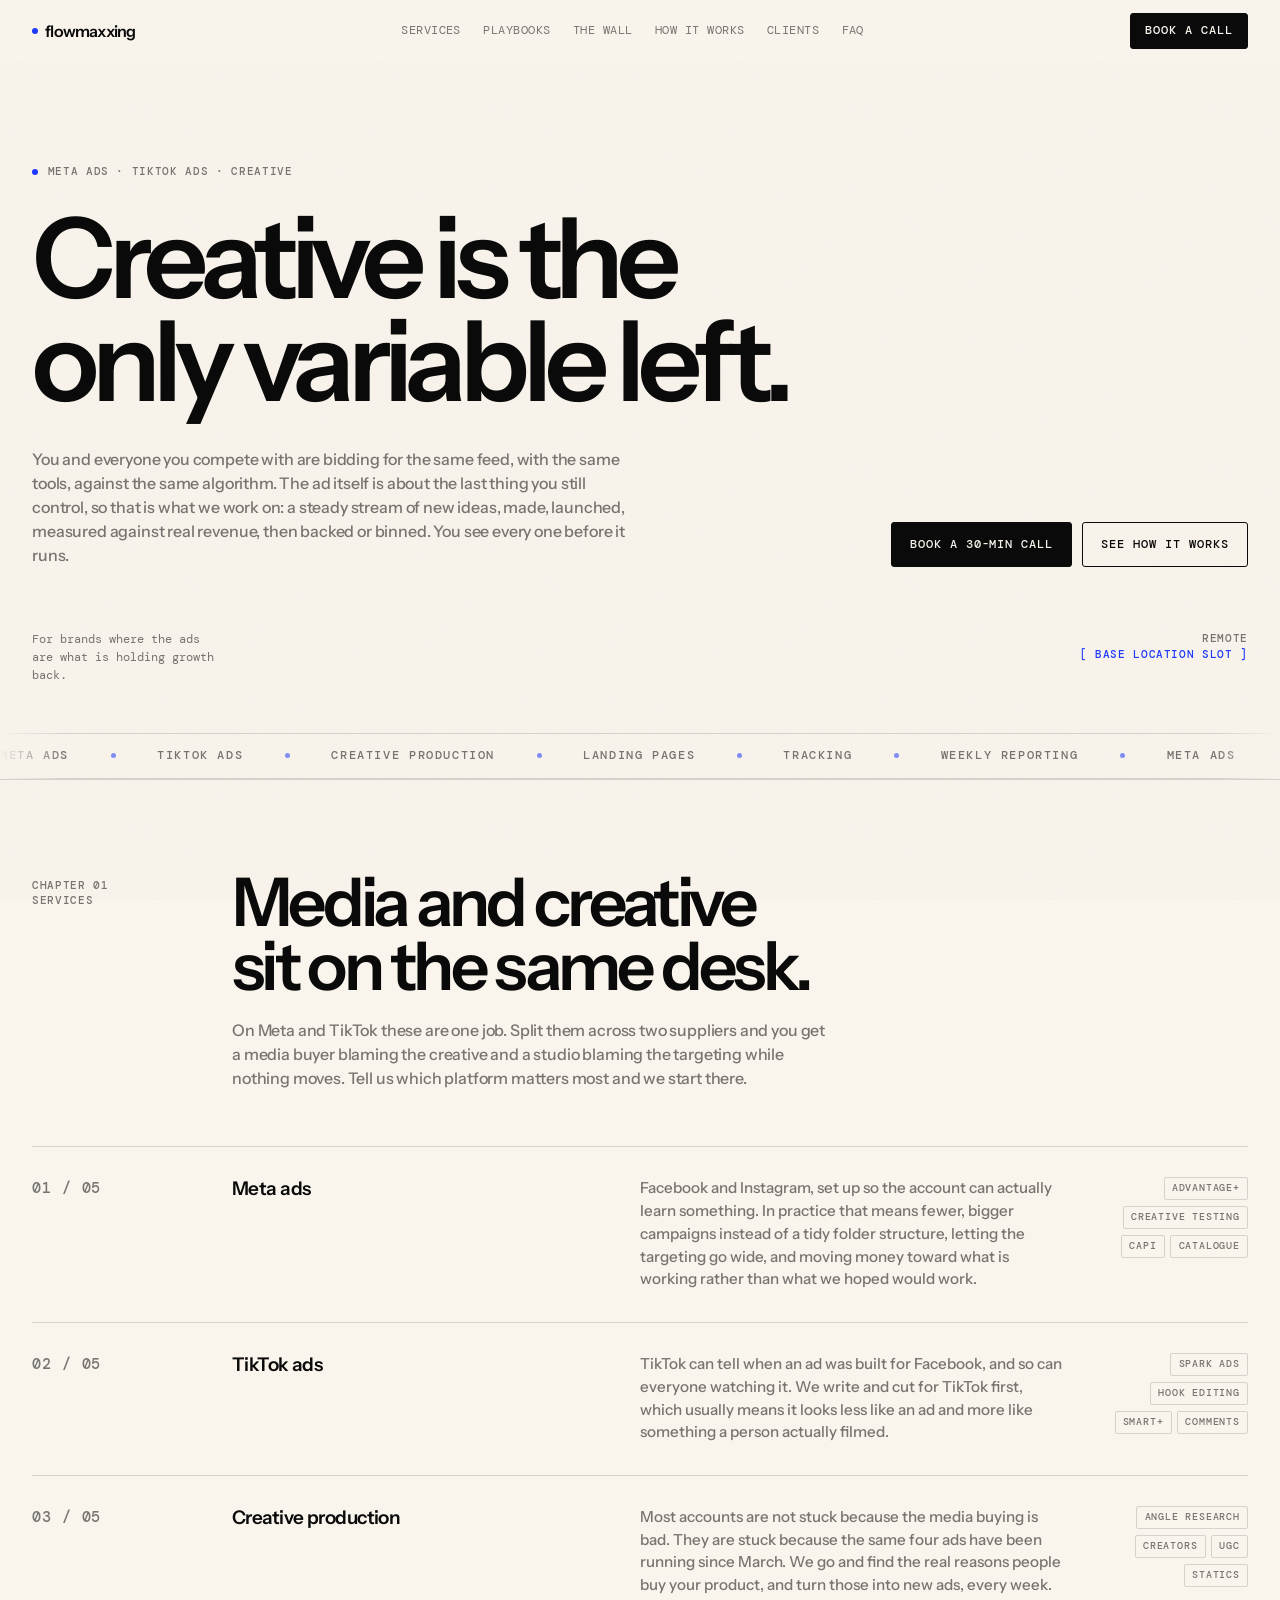
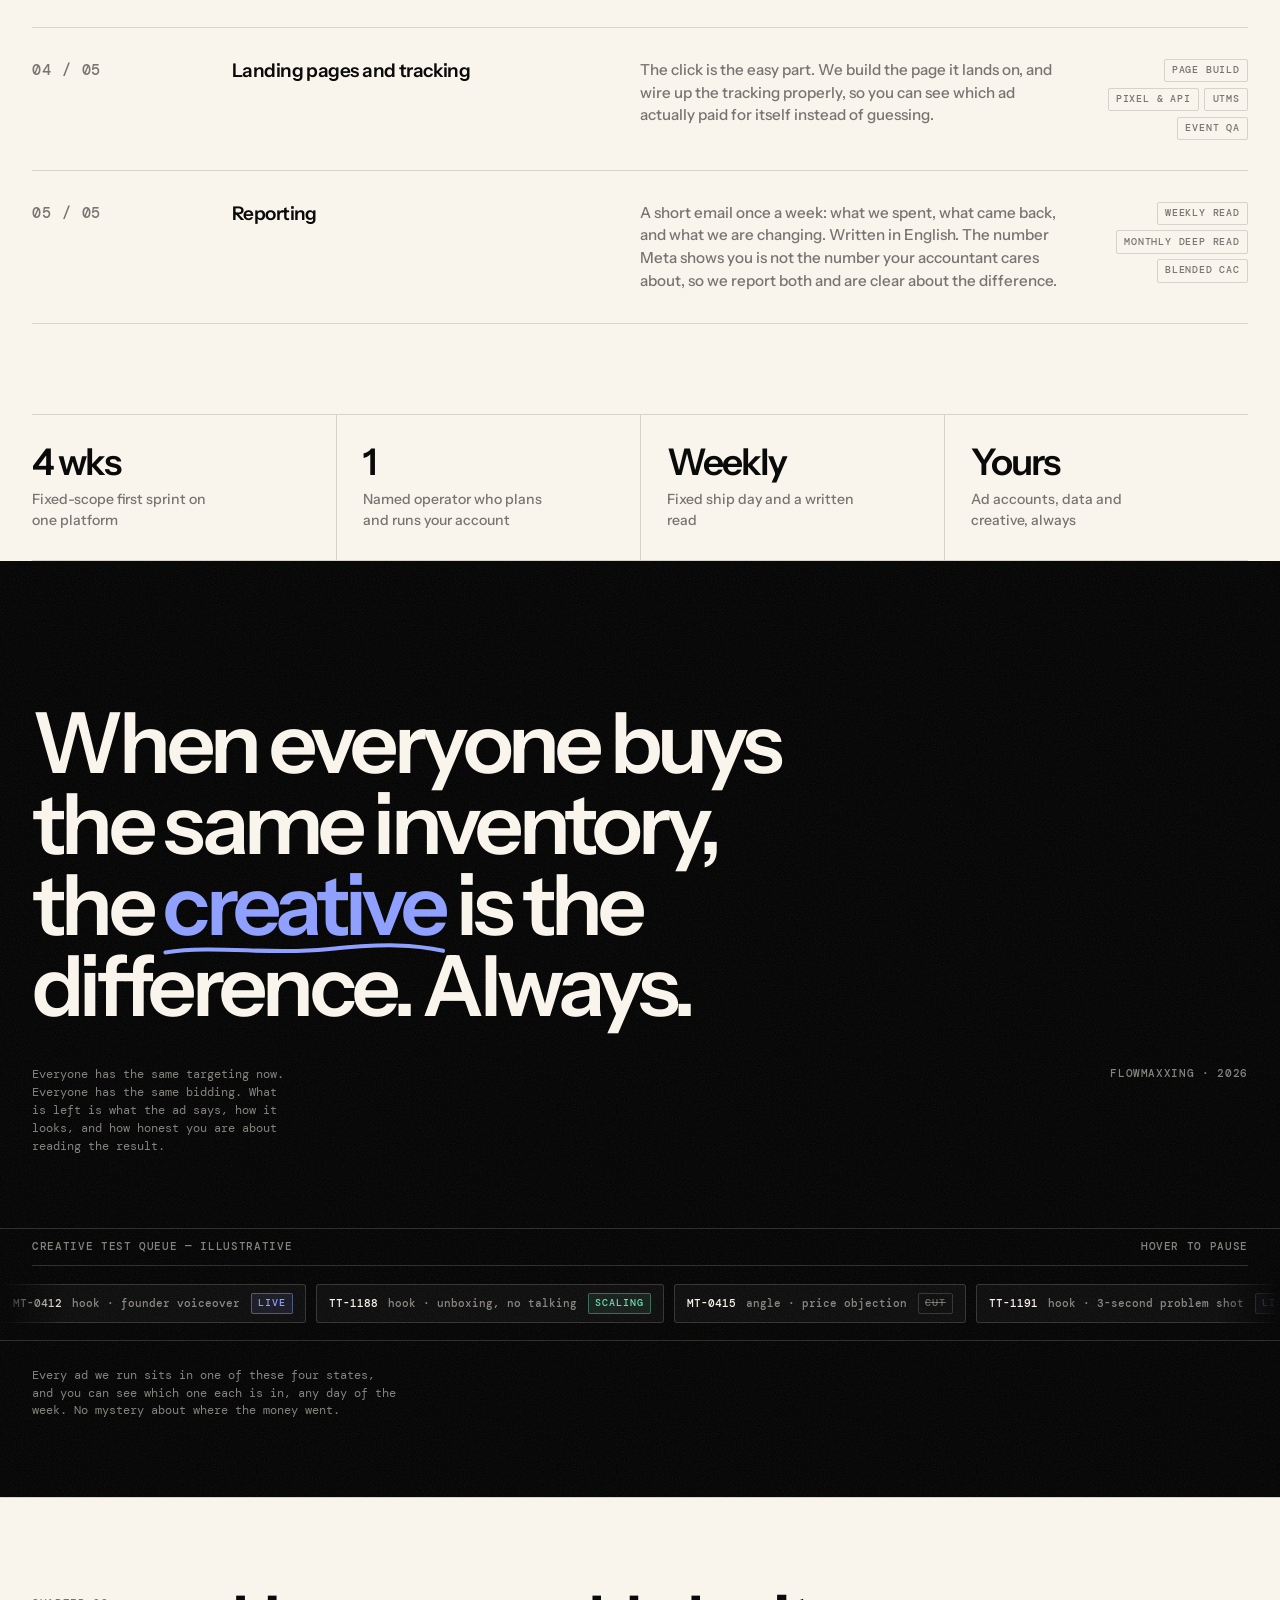
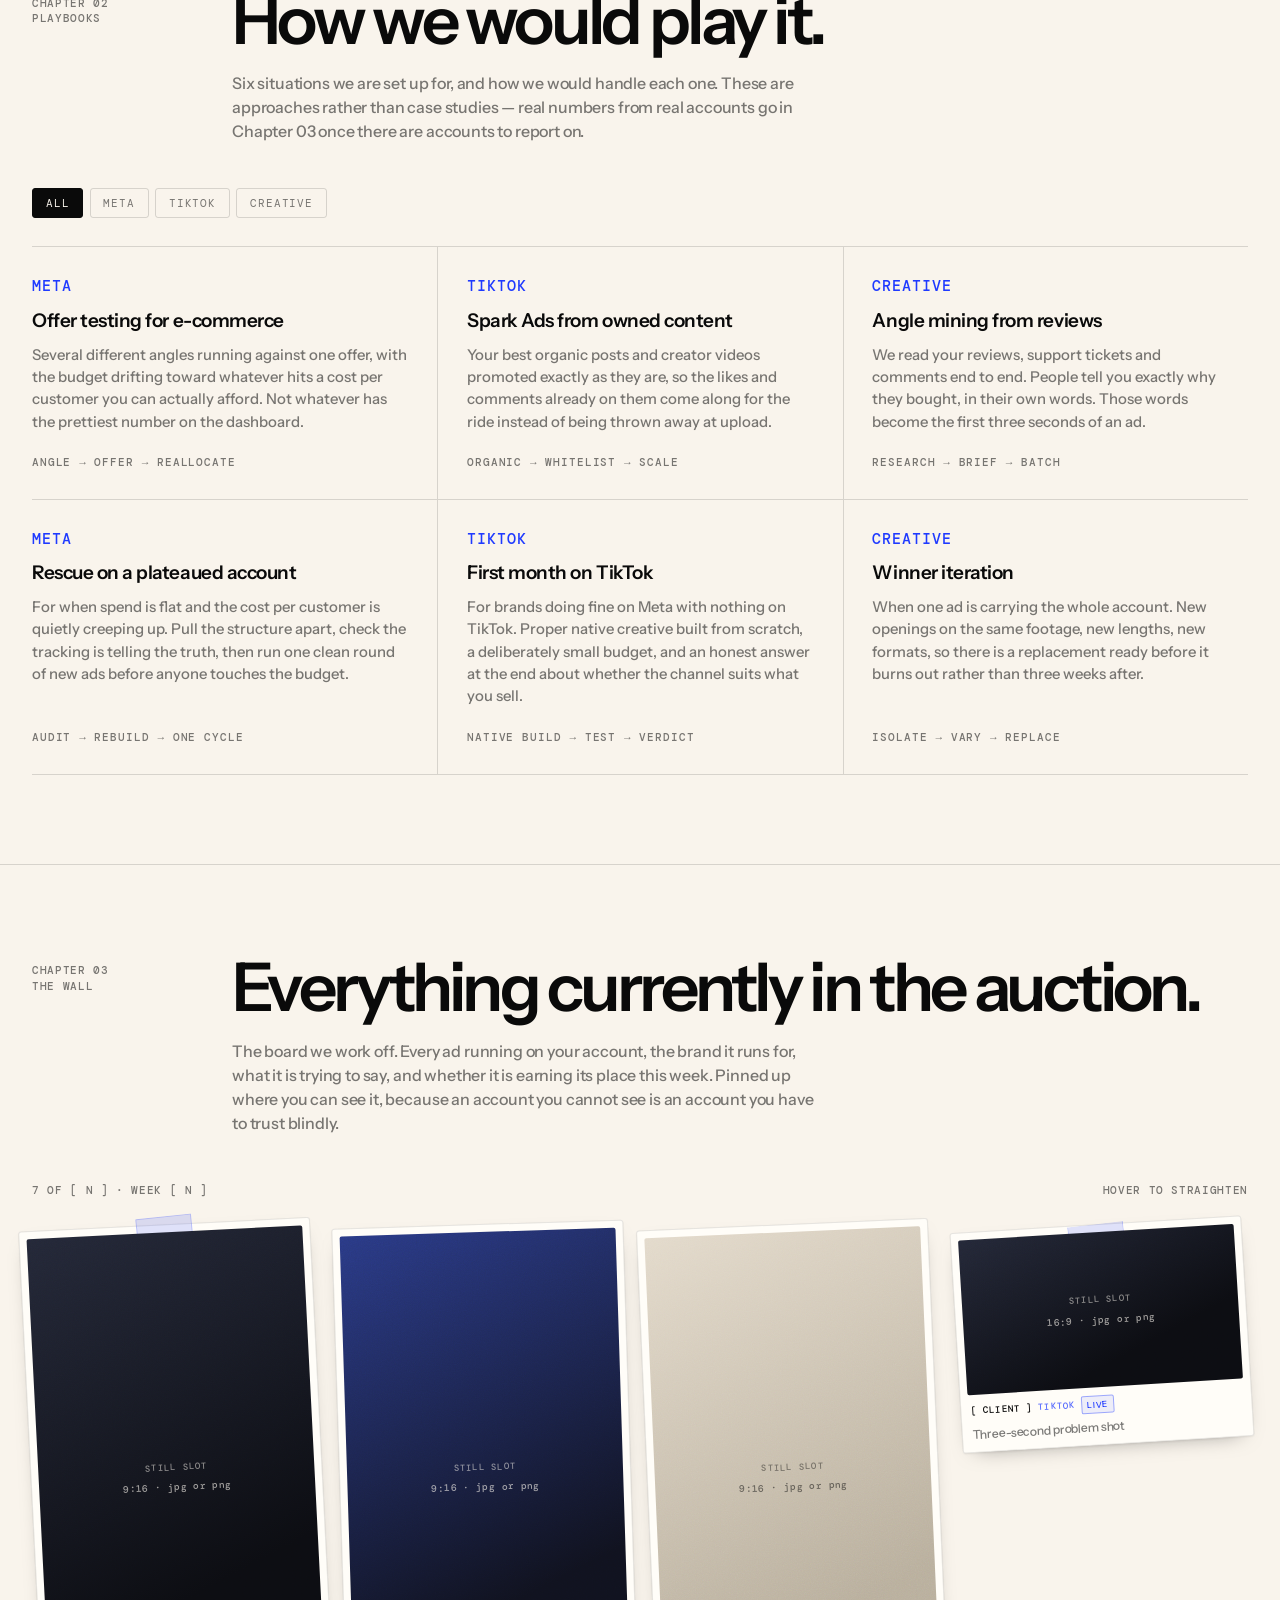
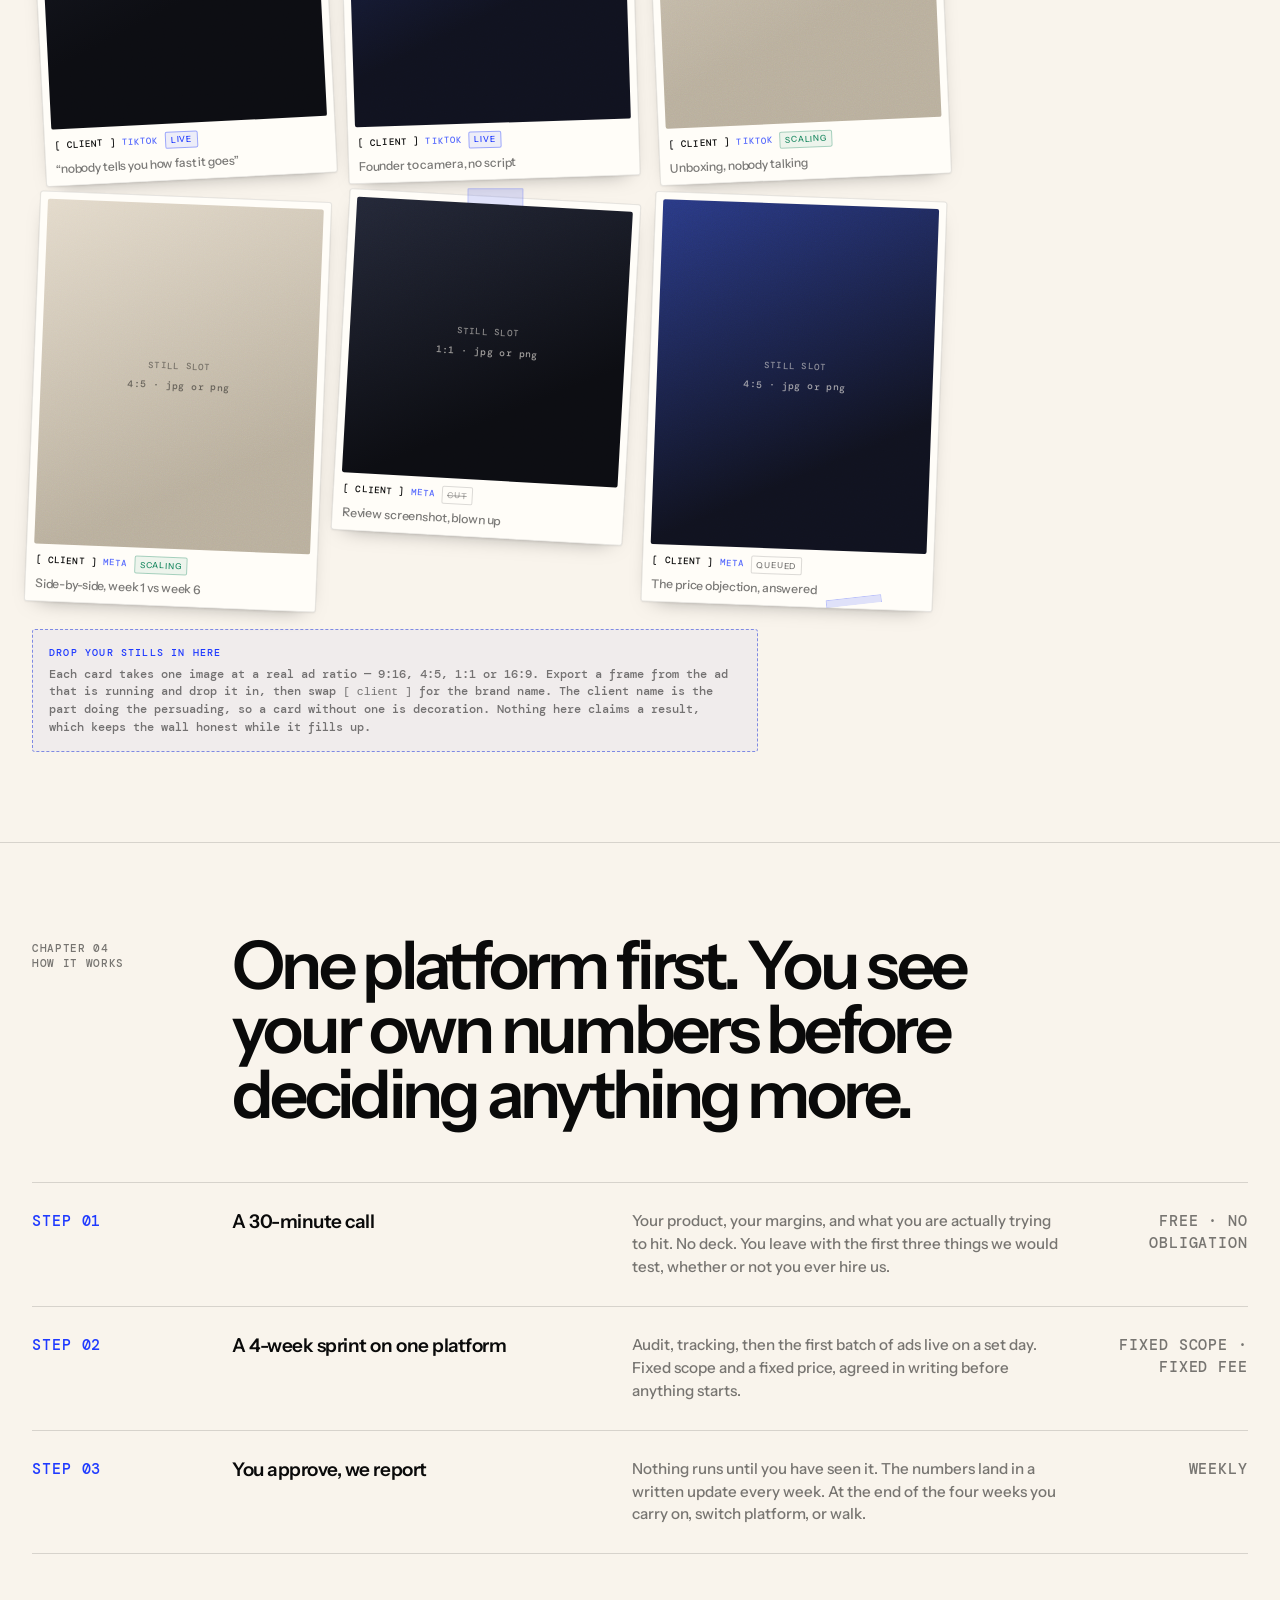
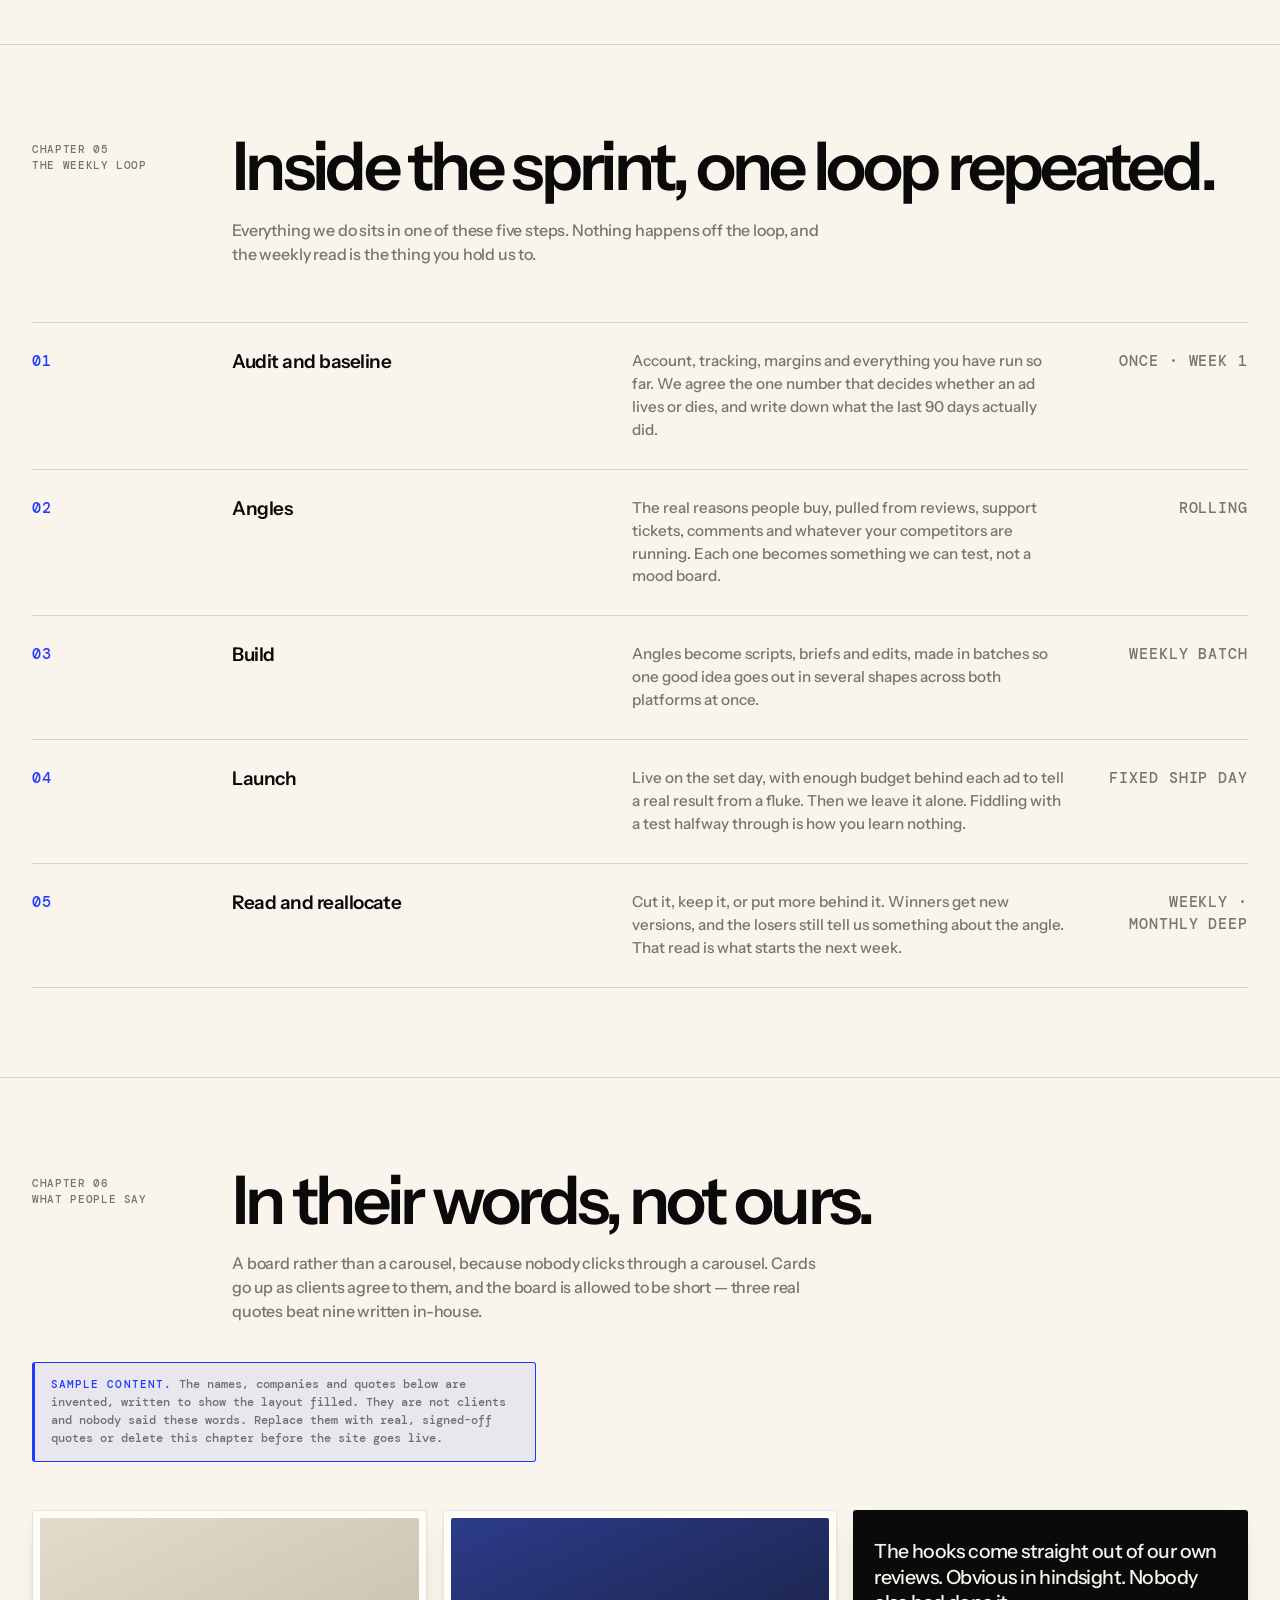
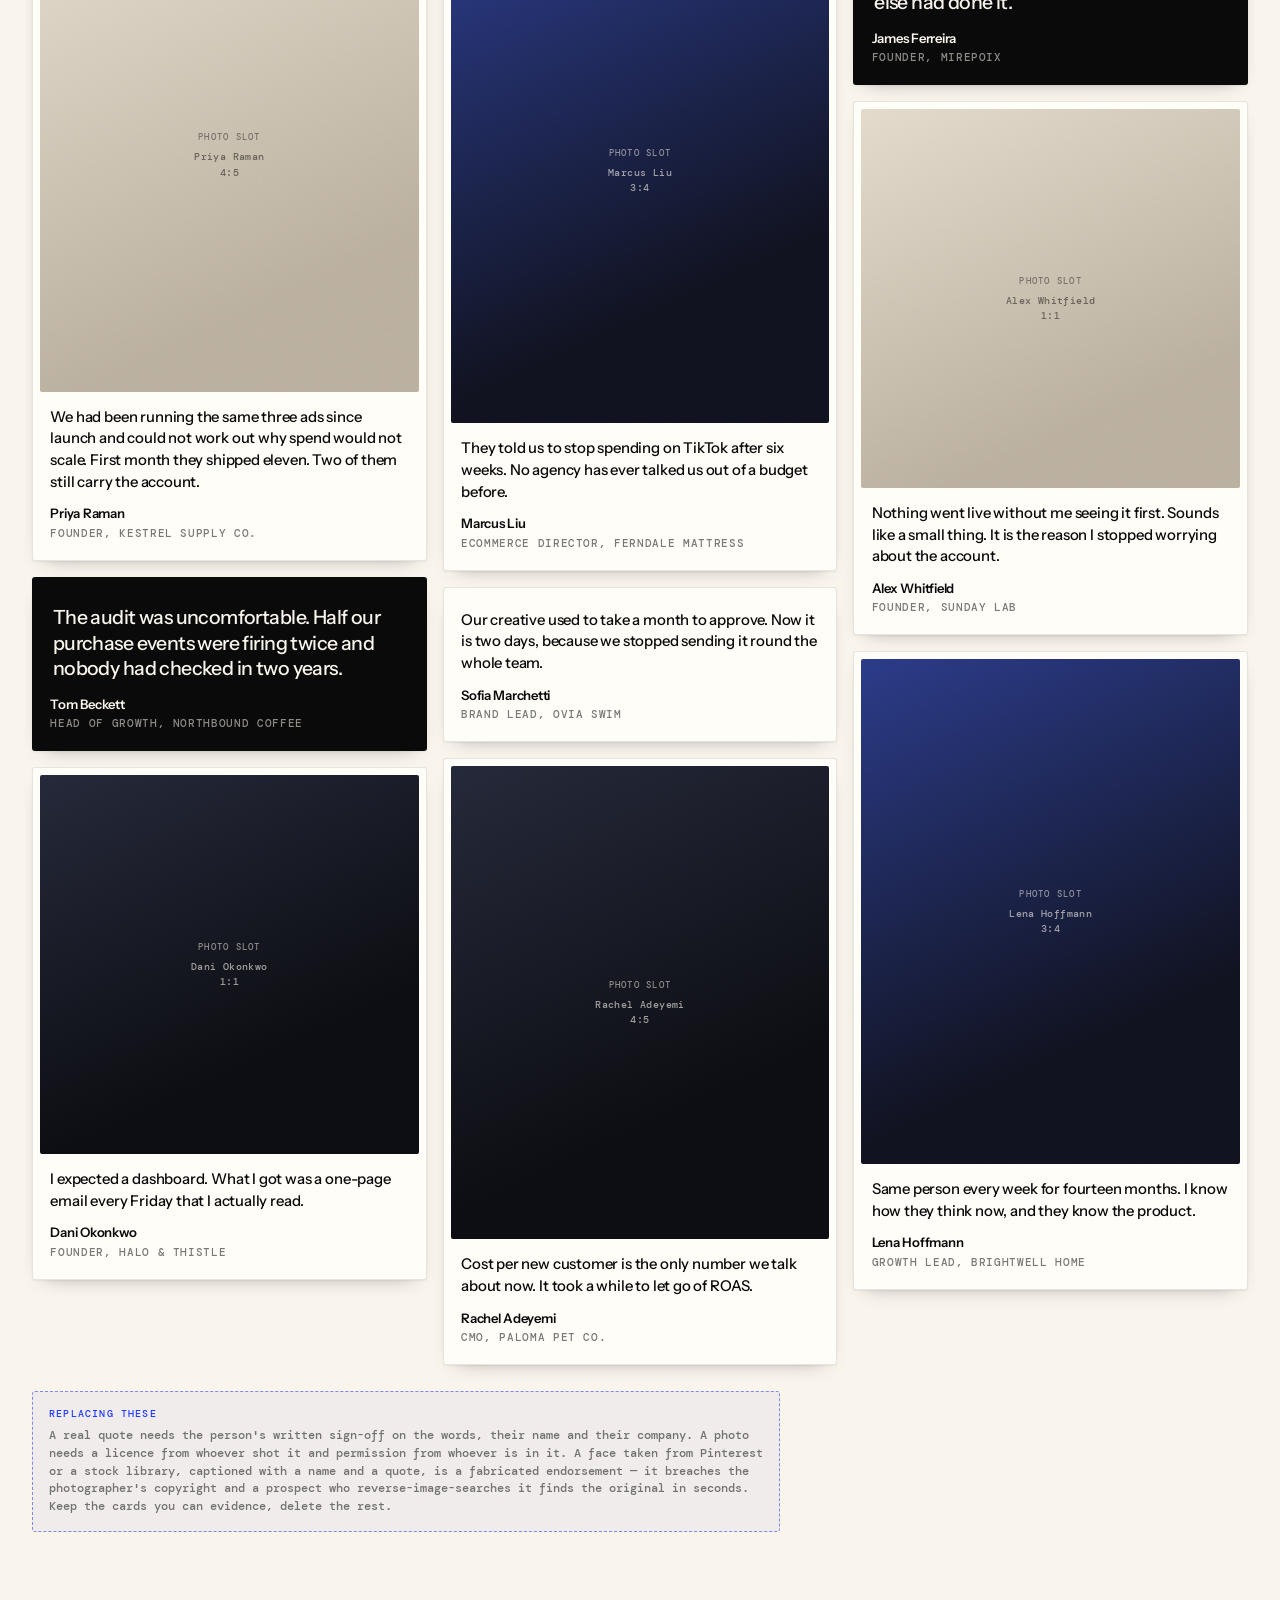
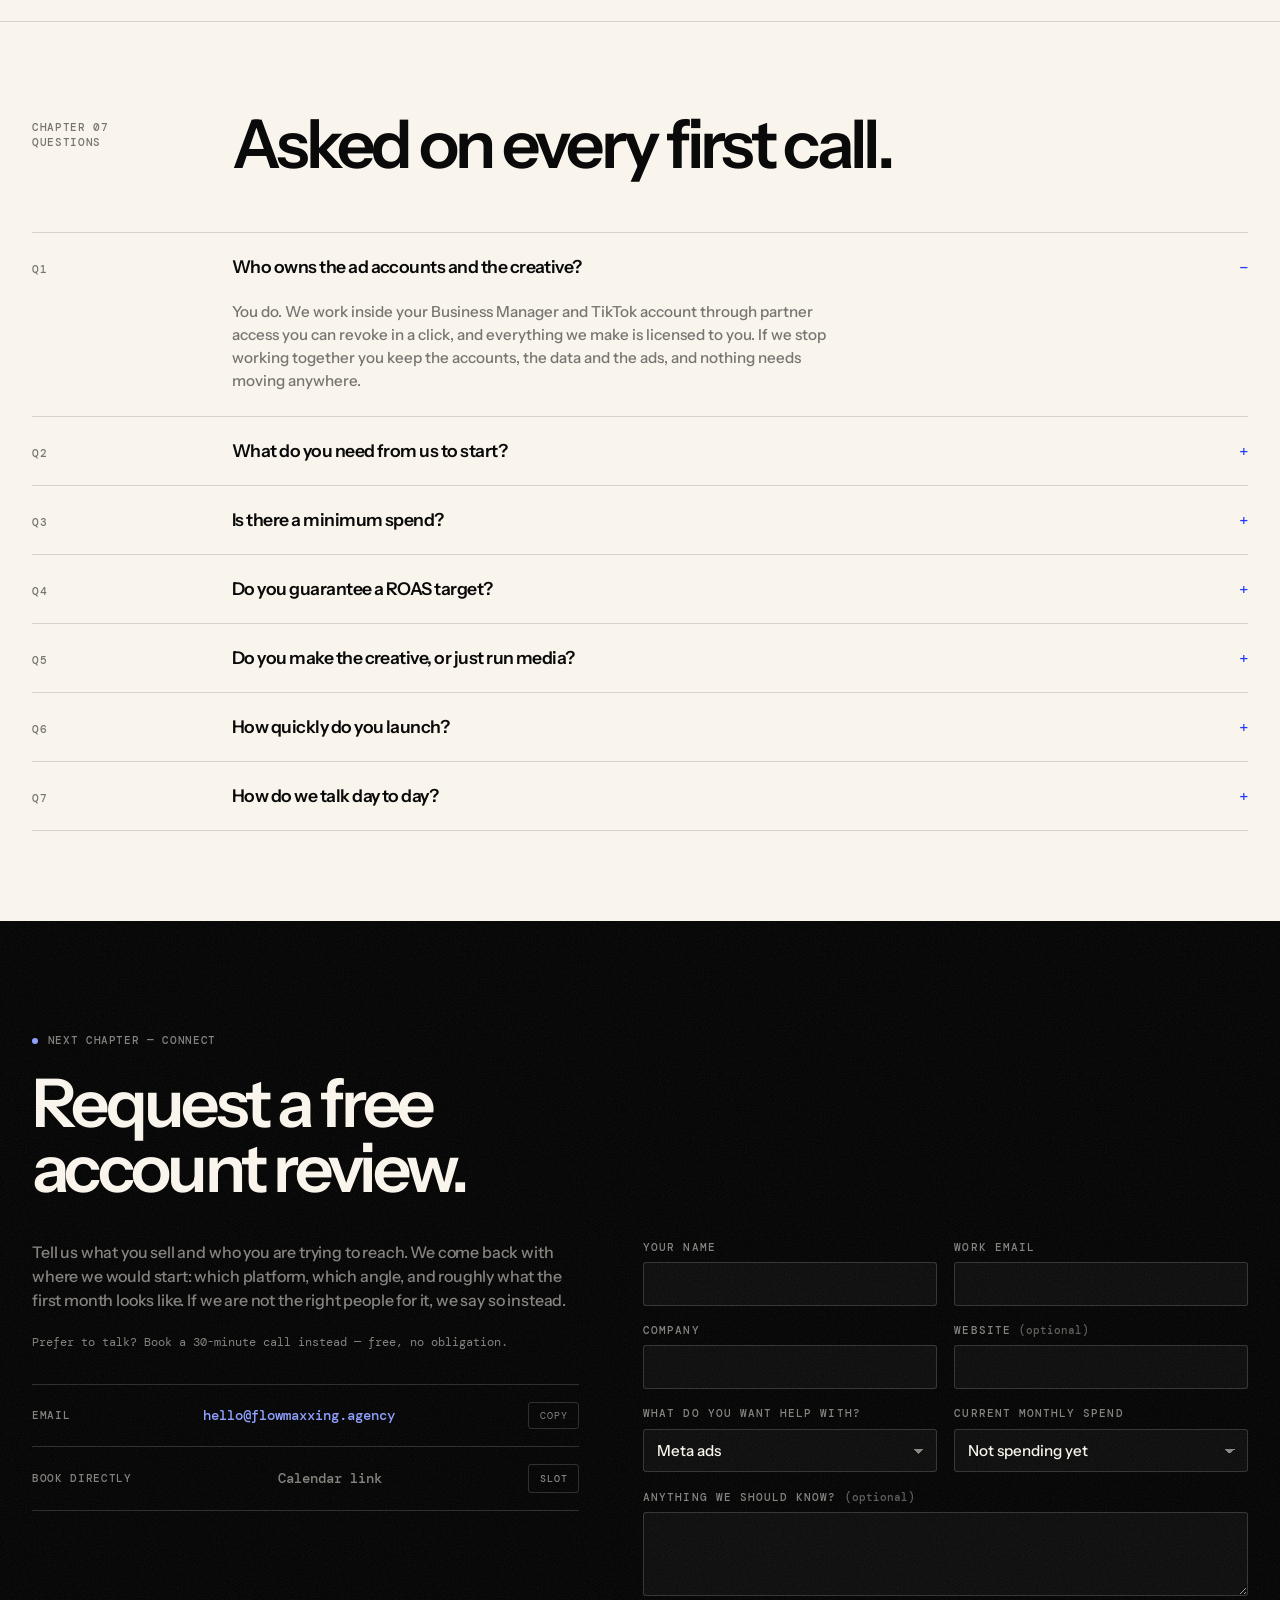
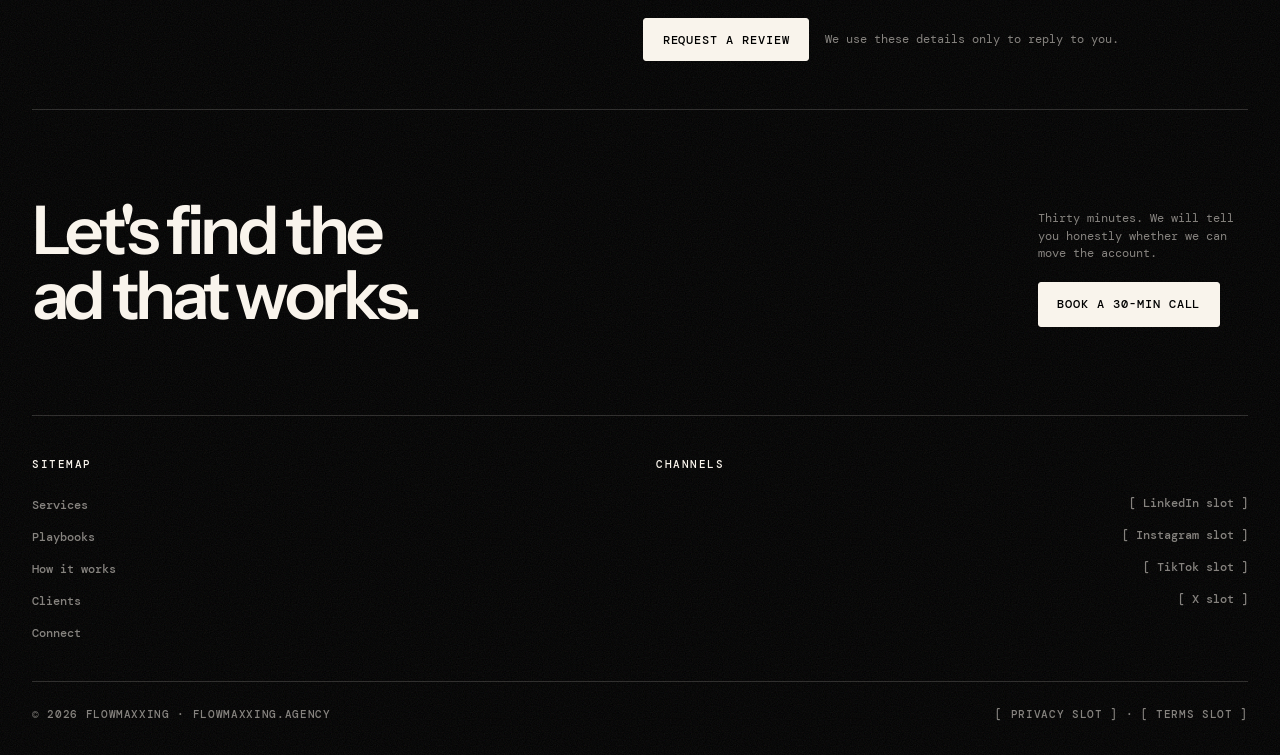
==== index.html @ 2cc9d53b "Fill the testimonial board with sample content Nine invented names, companies and quotes so the boar" ====
<!DOCTYPE html>
<html lang="en">
<head>
<meta charset="utf-8">
<meta name="viewport" content="width=device-width, initial-scale=1">
<title>Flowmaxxing</title>
<meta name="description" content="Meta and TikTok paid social for brands where creative is the growth lever.">
<link rel="preconnect" href="https://fonts.googleapis.com">
<link rel="preconnect" href="https://fonts.gstatic.com" crossorigin>
<link href="https://fonts.googleapis.com/css2?family=Instrument+Sans:wght@400;500;600&family=DM+Mono:wght@400;500&display=swap" rel="stylesheet">
<link rel="stylesheet" href="styles.css">
</head>
<body>

<header class="site">
  <div class="wrap bar">
    <a class="wordmark" href="#top"><span class="dot"></span>flowmaxxing</a>
    <nav class="links" aria-label="Sections">
      <a class="slide" href="#services"><i data-t="Services">Services</i></a>
      <a class="slide" href="#plays"><i data-t="Playbooks">Playbooks</i></a>
      <a class="slide" href="#work"><i data-t="The wall">The wall</i></a>
      <a class="slide" href="#how"><i data-t="How it works">How it works</i></a>
      <a class="slide" href="#says"><i data-t="Clients">Clients</i></a>
      <a class="slide" href="#faq"><i data-t="FAQ">FAQ</i></a>
    </nav>
    <a class="btn btn-primary" href="#connect">Book a call</a>
  </div>
</header>

<main id="top">

  <!-- HERO -->
  <section class="hero">
    <div class="wrap">
      <p class="micro" style="display:flex;align-items:center;gap:.6rem;margin-bottom:1.6rem"><span class="dot"></span> Meta ads &middot; TikTok ads &middot; Creative</p>
      <h1>Creative is the only variable left.</h1>
      <div class="hero-sub">
        <p class="lead">You and everyone you compete with are bidding for the same feed, with the same tools, against the same algorithm. The ad itself is about the last thing you still control, so that is what we work on: a steady stream of new ideas, made, launched, measured against real revenue, then backed or binned. You see every one before it runs.</p>
        <div class="cta-row">
          <a class="btn btn-primary" href="#connect">Book a 30-min call</a>
          <a class="btn btn-ghost" href="#how">See how it works</a>
        </div>
      </div>
      <div class="hero-corners">
        <p class="micro-s" style="max-width:26ch">For brands where the ads are what is holding growth back.</p>
        <p class="micro right">Remote<br><span style="color:var(--accent)">[ base location slot ]</span></p>
      </div>
    </div>
  </section>

  <div class="marq" aria-hidden="true">
    <div class="marq-run">
      <span>Meta ads</span><span>TikTok ads</span><span>Creative production</span><span>Landing pages</span><span>Tracking</span><span>Weekly reporting</span>
      <span>Meta ads</span><span>TikTok ads</span><span>Creative production</span><span>Landing pages</span><span>Tracking</span><span>Weekly reporting</span>
    </div>
  </div>

  <!-- 01 SERVICES -->
  <section class="chapter" id="services">
    <div class="wrap">
      <div class="chapter-head">
        <p class="micro chapter-no">Chapter 01<br>Services</p>
        <div>
          <h2>Media and creative sit on the same desk.</h2>
          <p class="lead">On Meta and TikTok these are one job. Split them across two suppliers and you get a media buyer blaming the creative and a studio blaming the targeting while nothing moves. Tell us which platform matters most and we start there.</p>
        </div>
      </div>

      <div class="services">
        <div class="service">
          <p class="micro">01 / 05</p>
          <h3>Meta ads</h3>
          <p>Facebook and Instagram, set up so the account can actually learn something. In practice that means fewer, bigger campaigns instead of a tidy folder structure, letting the targeting go wide, and moving money toward what is working rather than what we hoped would work.</p>
          <div class="tags"><span class="tag">Advantage+</span><span class="tag">Creative testing</span><span class="tag">CAPI</span><span class="tag">Catalogue</span></div>
        </div>

        <div class="service">
          <p class="micro">02 / 05</p>
          <h3>TikTok ads</h3>
          <p>TikTok can tell when an ad was built for Facebook, and so can everyone watching it. We write and cut for TikTok first, which usually means it looks less like an ad and more like something a person actually filmed.</p>
          <div class="tags"><span class="tag">Spark Ads</span><span class="tag">Hook editing</span><span class="tag">Smart+</span><span class="tag">Comments</span></div>
        </div>

        <div class="service">
          <p class="micro">03 / 05</p>
          <h3>Creative production</h3>
          <p>Most accounts are not stuck because the media buying is bad. They are stuck because the same four ads have been running since March. We go and find the real reasons people buy your product, and turn those into new ads, every week.</p>
          <div class="tags"><span class="tag">Angle research</span><span class="tag">Creators</span><span class="tag">UGC</span><span class="tag">Statics</span></div>
        </div>

        <div class="service">
          <p class="micro">04 / 05</p>
          <h3>Landing pages and tracking</h3>
          <p>The click is the easy part. We build the page it lands on, and wire up the tracking properly, so you can see which ad actually paid for itself instead of guessing.</p>
          <div class="tags"><span class="tag">Page build</span><span class="tag">Pixel &amp; API</span><span class="tag">UTMs</span><span class="tag">Event QA</span></div>
        </div>

        <div class="service">
          <p class="micro">05 / 05</p>
          <h3>Reporting</h3>
          <p>A short email once a week: what we spent, what came back, and what we are changing. Written in English. The number Meta shows you is not the number your accountant cares about, so we report both and are clear about the difference.</p>
          <div class="tags"><span class="tag">Weekly read</span><span class="tag">Monthly deep read</span><span class="tag">Blended CAC</span></div>
        </div>
      </div>
    </div>
  </section>

  <!-- FACTS -->
  <div class="wrap">
    <div class="facts">
      <div class="cell"><p class="v">4 wks</p><p class="k">Fixed-scope first sprint on one platform</p></div>
      <div class="cell"><p class="v">1</p><p class="k">Named operator who plans and runs your account</p></div>
      <div class="cell"><p class="v">Weekly</p><p class="k">Fixed ship day and a written read</p></div>
      <div class="cell"><p class="v">Yours</p><p class="k">Ad accounts, data and creative, always</p></div>
    </div>
  </div>

  <!-- BLACK — STATEMENT + QUEUE -->
  <section class="night">
    <div class="statement">
      <div class="wrap">
        <h2>When everyone buys the same inventory, the <span class="em">creative<svg class="scribble" viewBox="0 0 200 12" preserveAspectRatio="none" aria-hidden="true"><path d="M3 8C38 3 76 10 116 6s62-3 81 1" fill="none" stroke="currentColor" stroke-width="2.6" stroke-linecap="round"/></svg></span> is the difference. Always.</h2>
        <div class="statement-foot">
          <p class="micro-s" style="max-width:36ch">Everyone has the same targeting now. Everyone has the same bidding. What is left is what the ad says, how it looks, and how honest you are about reading the result.</p>
          <p class="micro">Flowmaxxing &middot; 2026</p>
        </div>
      </div>

      <div class="queue" aria-label="Illustration of a creative test queue">
        <div class="wrap">
          <div class="queue-label">
            <span class="micro">Creative test queue &mdash; illustrative</span>
            <span class="micro">Hover to pause</span>
          </div>
        </div>
        <div class="queue-track">
          <div class="queue-run" aria-hidden="true">
            <span class="chip"><span class="vid">MT-0412</span><span class="hook">hook &middot; founder voiceover</span><span class="state s-live">live</span></span>
            <span class="chip"><span class="vid">TT-1188</span><span class="hook">hook &middot; unboxing, no talking</span><span class="state s-scale">scaling</span></span>
            <span class="chip"><span class="vid">MT-0415</span><span class="hook">angle &middot; price objection</span><span class="state s-cut">cut</span></span>
            <span class="chip"><span class="vid">TT-1191</span><span class="hook">hook &middot; 3-second problem shot</span><span class="state s-live">live</span></span>
            <span class="chip"><span class="vid">MT-0418</span><span class="hook">static &middot; side-by-side</span><span class="state s-queue">queued</span></span>
            <span class="chip"><span class="vid">TT-1195</span><span class="hook">angle &middot; routine, day 14</span><span class="state s-live">live</span></span>
            <span class="chip"><span class="vid">MT-0421</span><span class="hook">hook &middot; review screenshot</span><span class="state s-cut">cut</span></span>
            <span class="chip"><span class="vid">TT-1202</span><span class="hook">format &middot; split-screen react</span><span class="state s-queue">queued</span></span>
            <span class="chip"><span class="vid">MT-0424</span><span class="hook">angle &middot; gifting season</span><span class="state s-scale">scaling</span></span>
            <span class="chip"><span class="vid">TT-1207</span><span class="hook">hook &middot; "nobody tells you"</span><span class="state s-queue">queued</span></span>
            <span class="chip"><span class="vid">MT-0412</span><span class="hook">hook &middot; founder voiceover</span><span class="state s-live">live</span></span>
            <span class="chip"><span class="vid">TT-1188</span><span class="hook">hook &middot; unboxing, no talking</span><span class="state s-scale">scaling</span></span>
            <span class="chip"><span class="vid">MT-0415</span><span class="hook">angle &middot; price objection</span><span class="state s-cut">cut</span></span>
            <span class="chip"><span class="vid">TT-1191</span><span class="hook">hook &middot; 3-second problem shot</span><span class="state s-live">live</span></span>
            <span class="chip"><span class="vid">MT-0418</span><span class="hook">static &middot; side-by-side</span><span class="state s-queue">queued</span></span>
            <span class="chip"><span class="vid">TT-1195</span><span class="hook">angle &middot; routine, day 14</span><span class="state s-live">live</span></span>
            <span class="chip"><span class="vid">MT-0421</span><span class="hook">hook &middot; review screenshot</span><span class="state s-cut">cut</span></span>
            <span class="chip"><span class="vid">TT-1202</span><span class="hook">format &middot; split-screen react</span><span class="state s-queue">queued</span></span>
            <span class="chip"><span class="vid">MT-0424</span><span class="hook">angle &middot; gifting season</span><span class="state s-scale">scaling</span></span>
            <span class="chip"><span class="vid">TT-1207</span><span class="hook">hook &middot; "nobody tells you"</span><span class="state s-queue">queued</span></span>
          </div>
        </div>
      </div>

      <div class="wrap" style="padding-top:1.6rem;padding-bottom:clamp(3rem,6vw,5rem)">
        <p class="micro-s" style="max-width:52ch">Every ad we run sits in one of these four states, and you can see which one each is in, any day of the week. No mystery about where the money went.</p>
      </div>
    </div>
  </section>

  <!-- 02 PLAYBOOKS -->
  <section class="chapter" id="plays">
    <div class="wrap">
      <div class="chapter-head">
        <p class="micro chapter-no">Chapter 02<br>Playbooks</p>
        <div>
          <h2>How we would play it.</h2>
          <p class="lead">Six situations we are set up for, and how we would handle each one. These are approaches rather than case studies &mdash; real numbers from real accounts go in Chapter 03 once there are accounts to report on.</p>
        </div>
      </div>

      <div class="filters" role="group" aria-label="Filter playbooks by channel">
        <button class="filter" type="button" data-filter="all" aria-pressed="true">All</button>
        <button class="filter" type="button" data-filter="meta" aria-pressed="false">Meta</button>
        <button class="filter" type="button" data-filter="tiktok" aria-pressed="false">TikTok</button>
        <button class="filter" type="button" data-filter="creative" aria-pressed="false">Creative</button>
      </div>

      <div class="plays" id="playgrid">
        <article class="play" data-channel="meta">
          <p class="micro ch">Meta</p>
          <h3>Offer testing for e-commerce</h3>
          <p>Several different angles running against one offer, with the budget drifting toward whatever hits a cost per customer you can actually afford. Not whatever has the prettiest number on the dashboard.</p>
          <p class="go">Angle &rarr; offer &rarr; reallocate</p>
        </article>
        <article class="play" data-channel="tiktok">
          <p class="micro ch">TikTok</p>
          <h3>Spark Ads from owned content</h3>
          <p>Your best organic posts and creator videos promoted exactly as they are, so the likes and comments already on them come along for the ride instead of being thrown away at upload.</p>
          <p class="go">Organic &rarr; whitelist &rarr; scale</p>
        </article>
        <article class="play" data-channel="creative">
          <p class="micro ch">Creative</p>
          <h3>Angle mining from reviews</h3>
          <p>We read your reviews, support tickets and comments end to end. People tell you exactly why they bought, in their own words. Those words become the first three seconds of an ad.</p>
          <p class="go">Research &rarr; brief &rarr; batch</p>
        </article>
        <article class="play" data-channel="meta">
          <p class="micro ch">Meta</p>
          <h3>Rescue on a plateaued account</h3>
          <p>For when spend is flat and the cost per customer is quietly creeping up. Pull the structure apart, check the tracking is telling the truth, then run one clean round of new ads before anyone touches the budget.</p>
          <p class="go">Audit &rarr; rebuild &rarr; one cycle</p>
        </article>
        <article class="play" data-channel="tiktok">
          <p class="micro ch">TikTok</p>
          <h3>First month on TikTok</h3>
          <p>For brands doing fine on Meta with nothing on TikTok. Proper native creative built from scratch, a deliberately small budget, and an honest answer at the end about whether the channel suits what you sell.</p>
          <p class="go">Native build &rarr; test &rarr; verdict</p>
        </article>
        <article class="play" data-channel="creative">
          <p class="micro ch">Creative</p>
          <h3>Winner iteration</h3>
          <p>When one ad is carrying the whole account. New openings on the same footage, new lengths, new formats, so there is a replacement ready before it burns out rather than three weeks after.</p>
          <p class="go">Isolate &rarr; vary &rarr; replace</p>
        </article>
      </div>
    </div>
  </section>

  <!-- 03 THE WALL -->
  <section class="chapter" id="work">
    <div class="wrap">
      <div class="chapter-head">
        <p class="micro chapter-no">Chapter 03<br>The wall</p>
        <div>
          <h2>Everything currently in the auction.</h2>
          <p class="lead">The board we work off. Every ad running on your account, the brand it runs for, what it is trying to say, and whether it is earning its place this week. Pinned up where you can see it, because an account you cannot see is an account you have to trust blindly.</p>
        </div>
      </div>

      <div class="board-head">
        <p class="micro">7 of [ n ] &middot; week [ n ]</p>
        <p class="micro">Hover to straighten</p>
      </div>

      <div class="board">
        <figure class="pin tape" style="--rot:-2.9deg">
          <div class="pin-media t-ink" style="aspect-ratio:9/16">
            <span class="ps"><b>Still slot</b>9:16 &middot; jpg or png</span>
          </div>
          <figcaption class="pin-cap">
            <span class="pin-client">[ client ]</span><span class="pin-plat">TikTok</span><span class="state s-live">live</span>
            <span class="pin-hook">&ldquo;nobody tells you how fast it goes&rdquo;</span>
          </figcaption>
        </figure>
        <figure class="pin" style="--rot:2.3deg">
          <div class="pin-media t-sand" style="aspect-ratio:4/5">
            <span class="ps"><b>Still slot</b>4:5 &middot; jpg or png</span>
          </div>
          <figcaption class="pin-cap">
            <span class="pin-client">[ client ]</span><span class="pin-plat">Meta</span><span class="state s-scale">scaling</span>
            <span class="pin-hook">Side-by-side, week 1 vs week 6</span>
          </figcaption>
        </figure>
        <figure class="pin" style="--rot:-1.8deg">
          <div class="pin-media t-blue" style="aspect-ratio:9/16">
            <span class="ps"><b>Still slot</b>9:16 &middot; jpg or png</span>
          </div>
          <figcaption class="pin-cap">
            <span class="pin-client">[ client ]</span><span class="pin-plat">TikTok</span><span class="state s-live">live</span>
            <span class="pin-hook">Founder to camera, no script</span>
          </figcaption>
        </figure>
        <figure class="pin tape" style="--rot:3.2deg">
          <div class="pin-media t-ink" style="aspect-ratio:1/1">
            <span class="ps"><b>Still slot</b>1:1 &middot; jpg or png</span>
          </div>
          <figcaption class="pin-cap">
            <span class="pin-client">[ client ]</span><span class="pin-plat">Meta</span><span class="state s-cut">cut</span>
            <span class="pin-hook">Review screenshot, blown up</span>
          </figcaption>
        </figure>
        <figure class="pin" style="--rot:-2.5deg">
          <div class="pin-media t-sand" style="aspect-ratio:9/16">
            <span class="ps"><b>Still slot</b>9:16 &middot; jpg or png</span>
          </div>
          <figcaption class="pin-cap">
            <span class="pin-client">[ client ]</span><span class="pin-plat">TikTok</span><span class="state s-scale">scaling</span>
            <span class="pin-hook">Unboxing, nobody talking</span>
          </figcaption>
        </figure>
        <figure class="pin" style="--rot:2.1deg">
          <div class="pin-media t-blue" style="aspect-ratio:4/5">
            <span class="ps"><b>Still slot</b>4:5 &middot; jpg or png</span>
          </div>
          <figcaption class="pin-cap">
            <span class="pin-client">[ client ]</span><span class="pin-plat">Meta</span><span class="state s-queue">queued</span>
            <span class="pin-hook">The price objection, answered</span>
          </figcaption>
        </figure>
        <figure class="pin tape" style="--rot:-3.5deg">
          <div class="pin-media t-ink" style="aspect-ratio:16/9">
            <span class="ps"><b>Still slot</b>16:9 &middot; jpg or png</span>
          </div>
          <figcaption class="pin-cap">
            <span class="pin-client">[ client ]</span><span class="pin-plat">TikTok</span><span class="state s-live">live</span>
            <span class="pin-hook">Three-second problem shot</span>
          </figcaption>
        </figure>
      </div>

      <div style="margin-top:1.4rem;max-width:66ch">
        <div class="slot">
          <b>Drop your stills in here</b>
          Each card takes one image at a real ad ratio &mdash; 9:16, 4:5, 1:1 or 16:9. Export a frame from the ad that is running and drop it in, then swap <code>[ client ]</code> for the brand name. The client name is the part doing the persuading, so a card without one is decoration. Nothing here claims a result, which keeps the wall honest while it fills up.
        </div>
      </div>
    </div>
  </section>

  <!-- 04 HOW IT WORKS -->
  <section class="chapter" id="how">
    <div class="wrap">
      <div class="chapter-head">
        <p class="micro chapter-no">Chapter 04<br>How it works</p>
        <div>
          <h2>One platform first. You see your own numbers before deciding anything more.</h2>
        </div>
      </div>
      <div class="steps">
        <div class="step">
          <p class="micro sn">Step 01</p>
          <h3>A 30-minute call</h3>
          <p>Your product, your margins, and what you are actually trying to hit. No deck. You leave with the first three things we would test, whether or not you ever hire us.</p>
          <p class="micro cadence">Free &middot; no obligation</p>
        </div>
        <div class="step">
          <p class="micro sn">Step 02</p>
          <h3>A 4-week sprint on one platform</h3>
          <p>Audit, tracking, then the first batch of ads live on a set day. Fixed scope and a fixed price, agreed in writing before anything starts.</p>
          <p class="micro cadence">Fixed scope &middot; fixed fee</p>
        </div>
        <div class="step">
          <p class="micro sn">Step 03</p>
          <h3>You approve, we report</h3>
          <p>Nothing runs until you have seen it. The numbers land in a written update every week. At the end of the four weeks you carry on, switch platform, or walk.</p>
          <p class="micro cadence">Weekly</p>
        </div>
      </div>
    </div>
  </section>

  <!-- 05 THE LOOP -->
  <section class="chapter" id="loop">
    <div class="wrap">
      <div class="chapter-head">
        <p class="micro chapter-no">Chapter 05<br>The weekly loop</p>
        <div>
          <h2>Inside the sprint, one loop repeated.</h2>
          <p class="lead">Everything we do sits in one of these five steps. Nothing happens off the loop, and the weekly read is the thing you hold us to.</p>
        </div>
      </div>
      <div class="steps">
        <div class="step">
          <p class="micro sn">01</p><h3>Audit and baseline</h3>
          <p>Account, tracking, margins and everything you have run so far. We agree the one number that decides whether an ad lives or dies, and write down what the last 90 days actually did.</p>
          <p class="micro cadence">Once &middot; week 1</p>
        </div>
        <div class="step">
          <p class="micro sn">02</p><h3>Angles</h3>
          <p>The real reasons people buy, pulled from reviews, support tickets, comments and whatever your competitors are running. Each one becomes something we can test, not a mood board.</p>
          <p class="micro cadence">Rolling</p>
        </div>
        <div class="step">
          <p class="micro sn">03</p><h3>Build</h3>
          <p>Angles become scripts, briefs and edits, made in batches so one good idea goes out in several shapes across both platforms at once.</p>
          <p class="micro cadence">Weekly batch</p>
        </div>
        <div class="step">
          <p class="micro sn">04</p><h3>Launch</h3>
          <p>Live on the set day, with enough budget behind each ad to tell a real result from a fluke. Then we leave it alone. Fiddling with a test halfway through is how you learn nothing.</p>
          <p class="micro cadence">Fixed ship day</p>
        </div>
        <div class="step">
          <p class="micro sn">05</p><h3>Read and reallocate</h3>
          <p>Cut it, keep it, or put more behind it. Winners get new versions, and the losers still tell us something about the angle. That read is what starts the next week.</p>
          <p class="micro cadence">Weekly &middot; monthly deep</p>
        </div>
      </div>
    </div>
  </section>

  <!-- 06 WHAT PEOPLE SAY -->
  <section class="chapter" id="says">
    <div class="wrap">
      <div class="chapter-head">
        <p class="micro chapter-no">Chapter 06<br>What people say</p>
        <div>
          <h2>In their words, not ours.</h2>
          <p class="lead">A board rather than a carousel, because nobody clicks through a carousel. Cards go up as clients agree to them, and the board is allowed to be short &mdash; three real quotes beat nine written in-house.</p>
        </div>
      </div>

      <p class="sample-flag" role="note">
        <strong>Sample content.</strong> The names, companies and quotes below are invented, written to show the layout filled. They are not clients and nobody said these words. Replace them with real, signed-off quotes or delete this chapter before the site goes live.
      </p>

      <!-- SAMPLE DATA. Publishing invented customer reviews as genuine is misleading
           conduct in most markets and is trivially caught. Replace or delete. -->
      <div class="says">
        <figure class="say">
          <div class="say-photo t-sand" style="aspect-ratio:4/5">
            <span class="ps"><b>Photo slot</b>Priya Raman<br>4:5</span>
          </div>
          <blockquote>We had been running the same three ads since launch and could not work out why spend would not scale. First month they shipped eleven. Two of them still carry the account.</blockquote>
          <figcaption><span class="say-name">Priya Raman</span><span class="micro">Founder, Kestrel Supply Co.</span></figcaption>
        </figure>
        <figure class="say big">
          <blockquote>The audit was uncomfortable. Half our purchase events were firing twice and nobody had checked in two years.</blockquote>
          <figcaption><span class="say-name">Tom Beckett</span><span class="micro">Head of Growth, Northbound Coffee</span></figcaption>
        </figure>
        <figure class="say">
          <div class="say-photo t-ink" style="aspect-ratio:1/1">
            <span class="ps"><b>Photo slot</b>Dani Okonkwo<br>1:1</span>
          </div>
          <blockquote>I expected a dashboard. What I got was a one-page email every Friday that I actually read.</blockquote>
          <figcaption><span class="say-name">Dani Okonkwo</span><span class="micro">Founder, Halo &amp; Thistle</span></figcaption>
        </figure>
        <figure class="say">
          <div class="say-photo t-blue" style="aspect-ratio:3/4">
            <span class="ps"><b>Photo slot</b>Marcus Liu<br>3:4</span>
          </div>
          <blockquote>They told us to stop spending on TikTok after six weeks. No agency has ever talked us out of a budget before.</blockquote>
          <figcaption><span class="say-name">Marcus Liu</span><span class="micro">Ecommerce Director, Ferndale Mattress</span></figcaption>
        </figure>
        <figure class="say">
          <blockquote>Our creative used to take a month to approve. Now it is two days, because we stopped sending it round the whole team.</blockquote>
          <figcaption><span class="say-name">Sofia Marchetti</span><span class="micro">Brand Lead, Ovia Swim</span></figcaption>
        </figure>
        <figure class="say">
          <div class="say-photo t-ink" style="aspect-ratio:4/5">
            <span class="ps"><b>Photo slot</b>Rachel Adeyemi<br>4:5</span>
          </div>
          <blockquote>Cost per new customer is the only number we talk about now. It took a while to let go of ROAS.</blockquote>
          <figcaption><span class="say-name">Rachel Adeyemi</span><span class="micro">CMO, Paloma Pet Co.</span></figcaption>
        </figure>
        <figure class="say big">
          <blockquote>The hooks come straight out of our own reviews. Obvious in hindsight. Nobody else had done it.</blockquote>
          <figcaption><span class="say-name">James Ferreira</span><span class="micro">Founder, Mirepoix</span></figcaption>
        </figure>
        <figure class="say">
          <div class="say-photo t-sand" style="aspect-ratio:1/1">
            <span class="ps"><b>Photo slot</b>Alex Whitfield<br>1:1</span>
          </div>
          <blockquote>Nothing went live without me seeing it first. Sounds like a small thing. It is the reason I stopped worrying about the account.</blockquote>
          <figcaption><span class="say-name">Alex Whitfield</span><span class="micro">Founder, Sunday Lab</span></figcaption>
        </figure>
        <figure class="say">
          <div class="say-photo t-blue" style="aspect-ratio:3/4">
            <span class="ps"><b>Photo slot</b>Lena Hoffmann<br>3:4</span>
          </div>
          <blockquote>Same person every week for fourteen months. I know how they think now, and they know the product.</blockquote>
          <figcaption><span class="say-name">Lena Hoffmann</span><span class="micro">Growth Lead, Brightwell Home</span></figcaption>
        </figure>
      </div>

      <div style="margin-top:1.6rem;max-width:68ch">
        <div class="slot">
          <b>Replacing these</b>
          A real quote needs the person's written sign-off on the words, their name and their company. A photo needs a licence from whoever shot it and permission from whoever is in it. A face taken from Pinterest or a stock library, captioned with a name and a quote, is a fabricated endorsement &mdash; it breaches the photographer's copyright and a prospect who reverse-image-searches it finds the original in seconds. Keep the cards you can evidence, delete the rest.
        </div>
      </div>
    </div>
  </section>

  <!-- 07 QUESTIONS -->
  <section class="chapter" id="faq">
    <div class="wrap">
      <div class="chapter-head">
        <p class="micro chapter-no">Chapter 07<br>Questions</p>
        <div><h2>Asked on every first call.</h2></div>
      </div>
      <div class="faq">
        <details open>
          <summary><span class="micro qn">Q1</span><span>Who owns the ad accounts and the creative?</span><span class="mark">+</span></summary>
          <div class="answer"><p>You do. We work inside your Business Manager and TikTok account through partner access you can revoke in a click, and everything we make is licensed to you. If we stop working together you keep the accounts, the data and the ads, and nothing needs moving anywhere.</p></div>
        </details>
        <details>
          <summary><span class="micro qn">Q2</span><span>What do you need from us to start?</span><span class="mark">+</span></summary>
          <div class="answer"><p>Access to the ad accounts, your analytics and your store back end, an honest number for your margins, and one person who can approve creative. Week one is the audit, so the first thing you get back is a written read on where you are rather than a pile of new ads.</p></div>
        </details>
        <details>
          <summary><span class="micro qn">Q3</span><span>Is there a minimum spend?</span><span class="mark">+</span></summary>
          <div class="answer">
            <p>Yes. Below a certain monthly spend there simply is not enough data per test to learn anything, and you would be paying us to guess.</p>
            <div class="slot"><b>Fill in</b>Your minimum monthly ad spend, and the minimum per-platform budget you require.</div>
          </div>
        </details>
        <details>
          <summary><span class="micro qn">Q4</span><span>Do you guarantee a ROAS target?</span><span class="mark">+</span></summary>
          <div class="answer"><p>No, and we would be wary of anyone who does. What we will commit to is the number that decides whether an ad lives, how much new creative goes out each week, a set launch day, and numbers you can check yourself.</p></div>
        </details>
        <details>
          <summary><span class="micro qn">Q5</span><span>Do you make the creative, or just run media?</span><span class="mark">+</span></summary>
          <div class="answer"><p>Either. Managed growth means we run the media and brief whoever makes your ads. Creative engine means we make them too. Most accounts that have stalled are short of ads, not short of media management.</p></div>
        </details>
        <details>
          <summary><span class="micro qn">Q6</span><span>How quickly do you launch?</span><span class="mark">+</span></summary>
          <div class="answer">
            <p>Audit first, then the first batch goes live on the next launch day, once we have confirmed the tracking is telling the truth. Going live before that is how an account spends three weeks learning nothing.</p>
            <div class="slot"><b>Fill in</b>Your real onboarding timeline in weeks, from signed to first batch live.</div>
          </div>
        </details>
        <details>
          <summary><span class="micro qn">Q7</span><span>How do we talk day to day?</span><span class="mark">+</span></summary>
          <div class="answer"><p>A shared channel during the week, a written update every week, and a longer call once a month. No standing meeting that exists purely to be a meeting.</p></div>
        </details>
      </div>

    </div>
  </section>

  <!-- BLACK — REVIEW FORM + CLOSING + FOOTER -->
  <section class="night" id="connect">
    <div class="connect">
      <div class="wrap">
        <p class="micro" style="display:flex;align-items:center;gap:.6rem"><span class="dot" style="background:var(--accent-lift)"></span> Next chapter &mdash; Connect</p>
        <h2 style="margin-top:1.4rem">Request a free account review.</h2>

        <div class="connect-grid">
          <div>
            <p class="lead">Tell us what you sell and who you are trying to reach. We come back with where we would start: which platform, which angle, and roughly what the first month looks like. If we are not the right people for it, we say so instead.</p>
            <p class="micro-s" style="margin-top:1.4rem">Prefer to talk? Book a 30-minute call instead &mdash; free, no obligation.</p>

            <div class="channels">
              <div class="channel">
                <span class="micro">Email</span>
                <span class="v"><a href="mailto:hello@flowmaxxing.agency">hello@flowmaxxing.agency</a></span>
                <button class="copy" type="button" data-copy="hello@flowmaxxing.agency">Copy</button>
              </div>
              <div class="channel">
                <span class="micro">Book directly</span>
                <span class="v" style="color:var(--night-muted)">Calendar link</span>
                <span class="copy" style="cursor:default">slot</span>
              </div>
            </div>
          </div>

          <!-- Static page: no endpoint. Wire action="" / fetch() to your form handler on deploy. -->
          <form class="review" id="reviewForm" novalidate>
            <div class="row">
              <div class="field"><label for="f-name">Your name</label><input id="f-name" name="name" type="text" autocomplete="name" required></div>
              <div class="field"><label for="f-email">Work email</label><input id="f-email" name="email" type="email" autocomplete="email" required></div>
            </div>
            <div class="row">
              <div class="field"><label for="f-company">Company</label><input id="f-company" name="company" type="text" autocomplete="organization"></div>
              <div class="field"><label for="f-site">Website <span class="opt">(optional)</span></label><input id="f-site" name="website" type="text" autocomplete="url"></div>
            </div>
            <div class="row">
              <div class="field">
                <label for="f-help">What do you want help with?</label>
                <select id="f-help" name="help">
                  <option>Meta ads</option><option>TikTok ads</option><option>Creative production</option><option>A mix of these</option><option>Not sure yet</option>
                </select>
              </div>
              <div class="field">
                <label for="f-spend">Current monthly spend</label>
                <select id="f-spend" name="spend">
                  <option>Not spending yet</option><option>Under $10k</option><option>$10k &ndash; $50k</option><option>$50k &ndash; $200k</option><option>$200k+</option>
                </select>
              </div>
            </div>
            <div class="field"><label for="f-note">Anything we should know? <span class="opt">(optional)</span></label><textarea id="f-note" name="note"></textarea></div>
            <div class="form-foot">
              <button class="btn btn-primary" type="submit">Request a review</button>
              <span class="micro-s">We use these details only to reply to you.</span>
            </div>
            <div id="outcome" role="status" aria-live="polite"></div>
          </form>
        </div>
      </div>
    </div>

    <div class="wrap">
      <div class="closing">
        <h2>Let's find the ad that works.</h2>
        <div>
          <p class="micro-s" style="max-width:30ch;margin-bottom:1.2rem">Thirty minutes. We will tell you honestly whether we can move the account.</p>
          <a class="btn btn-primary" href="#reviewForm">Book a 30-min call</a>
        </div>
      </div>
    </div>

    <footer class="site">
      <div class="wrap">
        <div class="foot-cols">
          <div>
            <h4>Sitemap</h4>
            <ul>
              <li><a class="slide" href="#services"><i data-t="Services">Services</i></a></li>
              <li><a class="slide" href="#plays"><i data-t="Playbooks">Playbooks</i></a></li>
              <li><a class="slide" href="#how"><i data-t="How it works">How it works</i></a></li>
              <li><a class="slide" href="#says"><i data-t="Clients">Clients</i></a></li>
              <li><a class="slide" href="#connect"><i data-t="Connect">Connect</i></a></li>
            </ul>
          </div>
          <div class="right">
            <h4>Channels</h4>
            <ul>
              <li><span>[ LinkedIn slot ]</span></li>
              <li><span>[ Instagram slot ]</span></li>
              <li><span>[ TikTok slot ]</span></li>
              <li><span>[ X slot ]</span></li>
            </ul>
          </div>
        </div>
        <div class="foot-legal">
          <span class="micro">&copy; 2026 Flowmaxxing &middot; flowmaxxing.agency</span>
          <span class="micro">[ Privacy slot ] &middot; [ Terms slot ]</span>
        </div>
      </div>
    </footer>
  </section>

</main>

<script>
// copy buttons
document.querySelectorAll('.copy[data-copy]').forEach(function (btn) {
  btn.addEventListener('click', function () {
    var v = btn.getAttribute('data-copy');
    var done = function (ok) {
      btn.textContent = ok ? 'Copied' : 'Copy failed';
      setTimeout(function () { btn.textContent = 'Copy'; }, 1800);
    };
    try { navigator.clipboard.writeText(v).then(function(){done(true);}, function(){done(false);}); }
    catch (e) { done(false); }
  });
});

// faq markers
document.querySelectorAll('details').forEach(function (d) {
  var set = function () { var m = d.querySelector('.mark'); if (m) m.textContent = d.open ? '−' : '+'; };
  d.addEventListener('toggle', set); set();
});

// playbook filter
var filters = document.querySelectorAll('.filter');
filters.forEach(function (b) {
  b.addEventListener('click', function () {
    var want = b.dataset.filter;
    filters.forEach(function (o) { o.setAttribute('aria-pressed', String(o === b)); });
    document.querySelectorAll('#playgrid .play').forEach(function (card) {
      card.hidden = !(want === 'all' || card.dataset.channel === want);
    });
  });
});

// review form: a static page has nowhere to post, so compose the enquiry for the visitor to send themselves
document.getElementById('reviewForm').addEventListener('submit', function (e) {
  e.preventDefault();
  var f = e.target, out = document.getElementById('outcome');
  var get = function (n) { return (f.elements[n].value || '').trim(); };
  if (!get('name') || !get('email')) {
    out.className = 'on';
    out.innerHTML = '<p class="micro-s">Add your name and work email so we can reply.</p>';
    return;
  }
  var body = [
    'Name: ' + get('name'),
    'Email: ' + get('email'),
    'Company: ' + (get('company') || '-'),
    'Website: ' + (get('website') || '-'),
    'Wants help with: ' + f.elements['help'].value,
    'Monthly spend: ' + f.elements['spend'].value,
    '',
    get('note') || '(no extra notes)'
  ].join('\n');
  var to = 'hello@flowmaxxing.agency';
  out.className = 'on';
  out.innerHTML =
    '<p class="micro" style="color:var(--accent-lift)">Not sent yet</p>' +
    '<p class="micro-s" style="margin-top:.5rem">This page cannot send mail on its own. Copy the enquiry below, or open it in your mail app, and send it to ' + to + '.</p>' +
    '<pre id="draft"></pre>' +
    '<div class="form-foot"><button class="copy" type="button" id="copyDraft">Copy enquiry</button>' +
    '<a class="copy" style="text-decoration:none" href="mailto:' + to + '?subject=' + encodeURIComponent('Account review request') + '&body=' + encodeURIComponent(body) + '">Open in mail app</a></div>';
  document.getElementById('draft').textContent = body;
  document.getElementById('copyDraft').addEventListener('click', function () {
    var b = this;
    try {
      navigator.clipboard.writeText(body).then(
        function () { b.textContent = 'Copied'; setTimeout(function(){ b.textContent='Copy enquiry'; }, 1800); },
        function () { b.textContent = 'Copy failed'; }
      );
    } catch (err) { b.textContent = 'Copy failed'; }
  });
});
</script>
</body>
</html>
---- styles.css ----
/* Layout: warm paper canvas cut by two full-bleed black chapters; one sans at 600 everywhere, mono only for micro-labels and chapter numbers. */
:root{
  --paper:#f9f4ec;
  --ink:#0a0a0a;
  --accent:#1f3aff;
  --accent-lift:#8fa0ff;
  --rule:rgba(10,10,10,.14);
  --muted:rgba(10,10,10,.54);
  --night:#000000;
  --night-text:#f9f4ec;
  --night-rule:rgba(249,244,236,.17);
  --night-muted:rgba(249,244,236,.52);
  --good:#6fdcb3;

  --f-sans:"Instrument Sans",-apple-system,BlinkMacSystemFont,"Helvetica Neue",Arial,sans-serif;
  --f-mono:"DM Mono",ui-monospace,SFMono-Regular,Menlo,monospace;

  color-scheme: light;
}

*{box-sizing:border-box}
html{-webkit-text-size-adjust:100%;scroll-behavior:smooth;overflow-x:clip}
@media (prefers-reduced-motion:reduce){html{scroll-behavior:auto}}
body{
  margin:0;background:var(--paper);color:var(--ink);
  font-family:var(--f-sans);font-size:16px;font-weight:500;line-height:1.5;
  -webkit-font-smoothing:antialiased;
}
img{max-width:100%}
a{color:inherit}
:focus-visible{outline:2px solid var(--accent);outline-offset:3px;border-radius:2px}

.wrap{max-width:1280px;margin:0 auto;padding:0 32px}
@media (max-width:620px){.wrap{padding:0 16px}}

/* ---------- type ---------- */
h1,h2,h3,h4{font-family:var(--f-sans);font-weight:600;margin:0;text-wrap:balance}
h1{font-size:clamp(2.9rem,9.2vw,7rem);letter-spacing:-0.065em;line-height:.92}
h2{font-size:clamp(2rem,5.4vw,4.2rem);letter-spacing:-0.055em;line-height:.96}
h3{font-size:1.18rem;letter-spacing:-0.025em;line-height:1.25}
p{margin:0}
.lead{font-size:clamp(1rem,1.25vw,1.12rem);color:var(--muted);max-width:54ch;letter-spacing:-0.01em}
.micro{font-family:var(--f-mono);font-weight:500;font-size:.68rem;line-height:1.45;letter-spacing:.06em;text-transform:uppercase;color:var(--muted)}
.micro-s{font-family:var(--f-mono);font-weight:400;font-size:.72rem;line-height:1.55;color:var(--muted)}
.mono{font-family:var(--f-mono);font-variant-numeric:tabular-nums}
.dot{display:inline-block;width:6px;height:6px;border-radius:50%;background:var(--accent);vertical-align:middle;flex:none}

/* signature: label slides up and is replaced by its twin */
.slide{display:inline-block;overflow:hidden;height:1.25em;vertical-align:bottom;text-decoration:none}
.slide i{display:block;font-style:normal;line-height:1.25em;transition:transform .45s cubic-bezier(.76,0,.24,1)}
.slide i::after{content:attr(data-t);display:block;line-height:1.25em}
.slide:hover i,.slide:focus-visible i{transform:translateY(-1.25em)}
@media (prefers-reduced-motion:reduce){.slide i{transition:none}}

/* ---------- buttons ---------- */
.btn{
  font-family:var(--f-mono);font-weight:500;font-size:.74rem;letter-spacing:.08em;text-transform:uppercase;
  text-decoration:none;display:inline-flex;align-items:center;gap:.55rem;
  padding:.78rem 1.15rem;border:1px solid var(--ink);border-radius:3px;background:none;color:var(--ink);
  cursor:pointer;transition:background .2s ease,color .2s ease,border-color .2s ease;
}
.btn-primary{background:var(--ink);color:var(--paper)}
.btn-primary:hover{background:var(--accent);border-color:var(--accent)}
.btn-ghost:hover{background:var(--ink);color:var(--paper)}
.night .btn{border-color:var(--night-text);color:var(--night-text)}
.night .btn-primary{background:var(--night-text);color:var(--night)}
.night .btn-primary:hover{background:var(--accent);border-color:var(--accent);color:#fff}
.night .btn-ghost:hover{background:var(--night-text);color:var(--night)}

/* ---------- header ---------- */
header.site{position:sticky;top:0;z-index:50;background:color-mix(in srgb,var(--paper) 86%,transparent);backdrop-filter:blur(8px)}
.bar{display:flex;align-items:center;justify-content:space-between;gap:1.5rem;height:62px}
.wordmark{font-weight:600;font-size:1rem;letter-spacing:-0.05em;text-decoration:none;display:inline-flex;align-items:center;gap:.45rem}
nav.links{display:flex;gap:1.4rem}
nav.links a{font-family:var(--f-mono);font-weight:400;font-size:.72rem;letter-spacing:.04em;text-transform:uppercase;color:var(--muted)}
nav.links a:hover{color:var(--ink)}
.bar .btn{padding:.52rem .9rem}
@media (max-width:980px){nav.links{display:none}}

/* ---------- hero ---------- */
.hero{padding:clamp(3rem,8vw,6.5rem) 0 clamp(2rem,4vw,3rem)}
.hero h1{max-width:14ch}
.hero-id{margin-top:1.6rem;display:flex;align-items:center;gap:.6rem}
.hero-sub{margin-top:2.2rem;display:flex;flex-wrap:wrap;gap:2.5rem;align-items:flex-end;justify-content:space-between}
.cta-row{display:flex;flex-wrap:wrap;gap:.6rem}
.hero-corners{display:flex;justify-content:space-between;gap:2rem;flex-wrap:wrap;padding-top:clamp(2.5rem,5vw,4rem)}
.hero-corners .right{text-align:right}
@media (max-width:620px){.hero-corners .right{text-align:left}}

/* capability marquee */
.marq{border-top:1px solid var(--rule);border-bottom:1px solid var(--rule);overflow:hidden;padding:.85rem 0;mask-image:linear-gradient(90deg,transparent,#000 5%,#000 95%,transparent)}
.marq-run{display:flex;gap:2.6rem;width:max-content;animation:marq 34s linear infinite}
.marq:hover .marq-run{animation-play-state:paused}
.marq span{font-family:var(--f-mono);font-size:.72rem;text-transform:uppercase;letter-spacing:.14em;color:var(--muted);display:flex;align-items:center;gap:2.6rem;white-space:nowrap}
.marq span::after{content:"";width:5px;height:5px;border-radius:50%;background:var(--accent);opacity:.55}
@keyframes marq{from{transform:translateX(0)}to{transform:translateX(-50%)}}
@media (prefers-reduced-motion:reduce){.marq-run{animation:none}.marq{overflow-x:auto}}

/* ---------- chapters ---------- */
.chapter{padding:clamp(3.5rem,7vw,6rem) 0;border-top:1px solid var(--rule)}
.chapter:first-child{border-top:0}
.chapter-head{display:grid;grid-template-columns:10rem 1fr;gap:2.5rem;align-items:start}
.chapter-no{padding-top:.5rem}
.chapter-head .lead{margin-top:1.2rem}
@media (max-width:820px){.chapter-head{grid-template-columns:1fr;gap:1rem}.chapter-no{padding-top:0}}

.night{background:var(--night);color:var(--night-text)}
.night .lead,.night .micro,.night .micro-s{color:var(--night-muted)}
.night .chapter{border-top-color:var(--night-rule)}

/* ---------- slots ---------- */
.slot{
  border:1px dashed color-mix(in srgb,var(--accent) 45%,var(--rule));border-radius:3px;
  background:color-mix(in srgb,var(--accent) 4%,transparent);
  padding:.9rem 1rem;font-family:var(--f-mono);font-size:.72rem;line-height:1.55;color:var(--muted);
}
.slot b{display:block;color:var(--accent);font-weight:500;letter-spacing:.12em;text-transform:uppercase;font-size:.62rem;margin-bottom:.35rem}
.night .slot{border-color:rgba(249,244,236,.3);background:rgba(249,244,236,.03);color:var(--night-muted)}
.night .slot b{color:var(--accent-lift)}

/* ---------- services ---------- */
.services{margin-top:clamp(2.5rem,5vw,3.5rem);border-top:1px solid var(--rule)}
.service{display:grid;grid-template-columns:10rem 1fr 1.15fr 9rem;gap:2.5rem;align-items:start;padding:1.9rem 0;border-bottom:1px solid var(--rule)}
.service h3{letter-spacing:-0.03em}
.service p{color:var(--muted);font-size:.95rem}
.tags{display:flex;flex-wrap:wrap;gap:.35rem;justify-content:flex-end}
.tag{font-family:var(--f-mono);font-size:.62rem;text-transform:uppercase;letter-spacing:.08em;color:var(--muted);border:1px solid var(--rule);border-radius:2px;padding:.2rem .45rem;white-space:nowrap}
@media (max-width:980px){
  .service{grid-template-columns:4.5rem 1fr;gap:.8rem 1.1rem}
  .service p,.service .tags{grid-column:2}
  .tags{justify-content:flex-start;margin-top:.3rem}
}

/* ---------- facts ---------- */
.facts{display:grid;grid-template-columns:repeat(4,1fr);border-top:1px solid var(--rule);border-bottom:1px solid var(--rule)}
.facts .cell{padding:1.8rem 1.6rem 1.8rem 0}
.facts .cell + .cell{padding-left:1.6rem;border-left:1px solid var(--rule)}
.facts .v{font-size:clamp(1.6rem,3vw,2.3rem);font-weight:600;letter-spacing:-0.05em;line-height:1}
.facts .k{color:var(--muted);font-size:.88rem;margin-top:.55rem;max-width:22ch}
@media (max-width:820px){
  .facts{grid-template-columns:1fr 1fr}
  .facts .cell{padding:1.4rem 1.2rem 1.4rem 0}
  .facts .cell:nth-child(odd){border-left:0;padding-left:0}
  .facts .cell:nth-child(n+3){border-top:1px solid var(--rule)}
}
@media (max-width:480px){
  .facts{grid-template-columns:1fr}
  .facts .cell{padding:1.2rem 0;border-left:0}
  .facts .cell + .cell{padding-left:0;border-top:1px solid var(--rule)}
}

/* ---------- statement (black) ---------- */
.statement{padding:clamp(4.5rem,11vw,9rem) 0 0}
.statement h2{max-width:17ch;font-size:clamp(2.2rem,6.6vw,5.4rem)}
.statement .em{color:var(--accent-lift)}
.statement-foot{display:flex;justify-content:space-between;gap:2rem;flex-wrap:wrap;margin-top:2.5rem}

.queue{margin-top:clamp(3rem,6vw,4.5rem);border-top:1px solid var(--night-rule);border-bottom:1px solid var(--night-rule)}
.queue-label{display:flex;justify-content:space-between;align-items:center;gap:1rem;flex-wrap:wrap;padding:.65rem 0;border-bottom:1px solid var(--night-rule)}
.queue-track{overflow:hidden;padding:1.1rem 0;mask-image:linear-gradient(90deg,transparent,#000 5%,#000 95%,transparent)}
.queue-run{display:flex;gap:.6rem;width:max-content;animation:marq 52s linear infinite}
.queue:hover .queue-run{animation-play-state:paused}
@media (prefers-reduced-motion:reduce){.queue-run{animation:none}.queue-track{overflow-x:auto}}
.chip{display:flex;align-items:center;gap:.65rem;flex:none;border:1px solid var(--night-rule);border-radius:3px;background:rgba(249,244,236,.04);padding:.5rem .75rem;font-family:var(--f-mono);font-size:.7rem;white-space:nowrap}
.chip .vid{color:var(--night-text)}
.chip .hook{color:var(--night-muted)}
.state{text-transform:uppercase;letter-spacing:.1em;font-size:.6rem;padding:.14rem .4rem;border-radius:2px;border:1px solid}
.s-live{color:var(--accent-lift);border-color:rgba(143,160,255,.45);background:rgba(143,160,255,.1)}
.s-scale{color:var(--good);border-color:rgba(111,220,179,.4);background:rgba(111,220,179,.09)}
.s-queue{color:var(--night-muted);border-color:var(--night-rule)}
.s-cut{color:rgba(249,244,236,.4);border-color:var(--night-rule);text-decoration:line-through;text-decoration-thickness:1px}

/* ---------- playbooks ---------- */
.filters{display:flex;flex-wrap:wrap;gap:.4rem;margin-top:clamp(2rem,4vw,2.8rem)}
.filter{font-family:var(--f-mono);font-size:.68rem;text-transform:uppercase;letter-spacing:.08em;padding:.42rem .8rem;border:1px solid var(--rule);border-radius:3px;background:none;color:var(--muted);cursor:pointer;transition:all .18s ease}
.filter:hover{border-color:var(--ink);color:var(--ink)}
.filter[aria-pressed="true"]{background:var(--ink);border-color:var(--ink);color:var(--paper)}
.plays{display:grid;grid-template-columns:repeat(3,1fr);gap:0;margin-top:1.8rem;border-top:1px solid var(--rule)}
.play{padding:1.8rem 1.8rem 1.8rem 0;border-bottom:1px solid var(--rule);display:flex;flex-direction:column;gap:.7rem}
.play:not(:nth-child(3n+1)){padding-left:1.8rem;border-left:1px solid var(--rule)}
.play p{color:var(--muted);font-size:.93rem}
.play .ch{color:var(--accent)}
.play .go{margin-top:auto;padding-top:.6rem;font-family:var(--f-mono);font-size:.68rem;text-transform:uppercase;letter-spacing:.08em;color:var(--muted)}
.play[hidden]{display:none}
@media (max-width:980px){
  .plays{grid-template-columns:1fr}
  .play,.play:not(:nth-child(3n+1)){padding:1.5rem 0;padding-left:0;border-left:0}
}

/* ---------- steps (how it works / loop) ---------- */
.steps{margin-top:clamp(2.5rem,5vw,3.5rem);border-top:1px solid var(--rule)}
.step{display:grid;grid-template-columns:10rem 1fr 1.2fr 9rem;gap:2.5rem;align-items:start;padding:1.7rem 0;border-bottom:1px solid var(--rule)}
.step .sn{color:var(--accent)}
.step p{color:var(--muted);font-size:.95rem}
.step .cadence{text-align:right}
@media (max-width:980px){
  .step{grid-template-columns:4.5rem 1fr;gap:.8rem 1.1rem}
  .step p,.step .cadence{grid-column:2;text-align:left}
}




/* ---------- faq ---------- */
.faq{margin-top:clamp(2.5rem,5vw,3.5rem);border-top:1px solid var(--rule)}
details{border-bottom:1px solid var(--rule)}
summary{cursor:pointer;list-style:none;padding:1.3rem 0;display:grid;grid-template-columns:10rem 1fr 2rem;gap:2.5rem;align-items:baseline;font-weight:600;font-size:1.1rem;letter-spacing:-0.03em}
summary::-webkit-details-marker{display:none}
summary .mark{font-family:var(--f-mono);font-weight:400;font-size:1rem;color:var(--accent);text-align:right}
details .answer{padding:0 0 1.5rem 0;display:grid;grid-template-columns:10rem 1fr 2rem;gap:2.5rem}
details .answer p,details .answer .slot{grid-column:2}
details .answer p{color:var(--muted);font-size:.95rem;max-width:62ch}
details .answer .slot{margin-top:1rem}
@media (max-width:820px){
  summary{grid-template-columns:1fr 1.5rem;gap:1rem}
  summary .qn{display:none}
  details .answer{grid-template-columns:1fr;gap:0}
  details .answer p,details .answer .slot{grid-column:1}
}


/* ---------- form / connect ---------- */
.connect{padding:clamp(4rem,9vw,7rem) 0 clamp(2rem,4vw,3rem)}
.connect h2{max-width:16ch}
.connect-grid{display:grid;grid-template-columns:.95fr 1.05fr;gap:clamp(2rem,5vw,4.5rem);align-items:start;margin-top:2.5rem}
@media (max-width:900px){.connect-grid{grid-template-columns:1fr}}

form.review{display:flex;flex-direction:column;gap:1.1rem}
.row{display:grid;grid-template-columns:1fr 1fr;gap:1.1rem}
@media (max-width:560px){.row{grid-template-columns:1fr}}
.field{display:flex;flex-direction:column;gap:.4rem}
.field label{font-family:var(--f-mono);font-size:.66rem;text-transform:uppercase;letter-spacing:.1em;color:var(--night-muted)}
.field label .opt{text-transform:none;letter-spacing:0;opacity:.7}
.field input,.field select,.field textarea{
  font-family:var(--f-sans);font-size:.95rem;font-weight:500;color:var(--night-text);
  background:rgba(249,244,236,.04);border:1px solid var(--night-rule);border-radius:3px;
  padding:.7rem .8rem;width:100%;
}
.field textarea{resize:vertical;min-height:84px}
.field select{appearance:none;background-image:linear-gradient(45deg,transparent 50%,var(--night-muted) 50%),linear-gradient(135deg,var(--night-muted) 50%,transparent 50%);background-position:calc(100% - 17px) 54%,calc(100% - 12px) 54%;background-size:5px 5px,5px 5px;background-repeat:no-repeat}
.field select option{background:#111;color:var(--night-text)}
.field input:focus,.field select:focus,.field textarea:focus{outline:none;border-color:var(--accent-lift)}
.form-foot{display:flex;align-items:center;gap:1rem;flex-wrap:wrap;margin-top:.3rem}
#outcome{display:none;border:1px solid var(--night-rule);border-radius:3px;padding:1rem;background:rgba(249,244,236,.04)}
#outcome.on{display:block}
#outcome pre{font-family:var(--f-mono);font-size:.72rem;color:var(--night-muted);white-space:pre-wrap;word-break:break-word;margin:.7rem 0 0;max-height:190px;overflow:auto}

.channels{border-top:1px solid var(--night-rule);margin-top:2rem}
.channel{padding:1.05rem 0;border-bottom:1px solid var(--night-rule);display:flex;align-items:center;justify-content:space-between;gap:1rem;flex-wrap:wrap}
.channel .v{font-family:var(--f-mono);font-size:.88rem;word-break:break-all}
.channel a{color:var(--accent-lift);text-decoration:none}
.channel a:hover{text-decoration:underline}
.copy{font-family:var(--f-mono);font-size:.64rem;text-transform:uppercase;letter-spacing:.1em;background:none;border:1px solid var(--night-rule);color:var(--night-muted);padding:.38rem .66rem;border-radius:3px;cursor:pointer}
.copy:hover{border-color:var(--night-text);color:var(--night-text)}

/* ---------- closing + footer ---------- */
.closing{padding:clamp(3rem,7vw,5.5rem) 0;border-top:1px solid var(--night-rule);display:flex;justify-content:space-between;gap:2rem;align-items:flex-end;flex-wrap:wrap}
.closing h2{max-width:14ch}
footer.site{padding:0 0 2rem}
.foot-cols{display:grid;grid-template-columns:1fr 1fr;gap:2rem;padding:2.5rem 0;border-top:1px solid var(--night-rule)}
.foot-cols h4{margin:0 0 1rem;font-family:var(--f-mono);font-weight:500;font-size:.68rem;text-transform:uppercase;letter-spacing:.14em;color:var(--night-text)}
.foot-cols ul{margin:0;padding:0;list-style:none;display:flex;flex-direction:column;gap:.5rem}
.foot-cols a,.foot-cols li span{font-family:var(--f-mono);font-size:.74rem;color:var(--night-muted);text-decoration:none}
.foot-cols a:hover{color:var(--night-text)}
.foot-cols .right ul{align-items:flex-end}
.foot-legal{display:flex;justify-content:space-between;gap:1rem;flex-wrap:wrap;padding-top:1.6rem;border-top:1px solid var(--night-rule)}
@media (max-width:620px){.foot-cols .right ul{align-items:flex-start}}

/* ---------- paper grain: the page is printed, not rendered ---------- */
body::before{
  content:"";position:fixed;inset:0;z-index:9;pointer-events:none;
  background-image:url("data:image/svg+xml,%3Csvg xmlns='http://www.w3.org/2000/svg' width='180' height='180'%3E%3Cfilter id='n'%3E%3CfeTurbulence type='fractalNoise' baseFrequency='0.85' numOctaves='4' stitchTiles='stitch'/%3E%3C/filter%3E%3Crect width='180' height='180' filter='url(%23n)'/%3E%3C/svg%3E");background-size:180px 180px;
  opacity:.055;mix-blend-mode:multiply;
}
.night{position:relative;isolation:isolate}
.night::after{
  content:"";position:absolute;inset:0;pointer-events:none;z-index:0;
  background-image:url("data:image/svg+xml,%3Csvg xmlns='http://www.w3.org/2000/svg' width='180' height='180'%3E%3Cfilter id='n'%3E%3CfeTurbulence type='fractalNoise' baseFrequency='0.85' numOctaves='4' stitchTiles='stitch'/%3E%3C/filter%3E%3Crect width='180' height='180' filter='url(%23n)'/%3E%3C/svg%3E");background-size:180px 180px;
  opacity:.09;mix-blend-mode:screen;
}
.night > *{position:relative;z-index:1}

/* ---------- hand marks ---------- */
.em{position:relative;display:inline-block}
.scribble{position:absolute;left:-1%;bottom:-.16em;width:102%;height:.22em;overflow:visible;color:var(--accent-lift)}

/* ---------- pinboard ---------- */
.board-head{display:flex;justify-content:space-between;align-items:flex-end;gap:2rem;flex-wrap:wrap;margin-top:clamp(2.2rem,4vw,3rem)}
.board{columns:4 210px;column-gap:16px;margin-top:1.6rem}
@media (max-width:620px){.board{columns:2 140px;column-gap:10px}}
.pin{
  break-inside:avoid;margin:0 0 16px;padding:7px 7px 0;background:#fffdf8;
  border:1px solid rgba(10,10,10,.1);border-radius:3px;
  box-shadow:0 1px 2px rgba(10,10,10,.06),0 8px 22px -14px rgba(10,10,10,.5);
  transform:rotate(var(--rot,0deg));transition:transform .3s cubic-bezier(.2,.7,.3,1),box-shadow .3s ease;
  position:relative;
}
.pin:hover{transform:rotate(0deg) translateY(-3px);box-shadow:0 1px 2px rgba(10,10,10,.06),0 16px 34px -16px rgba(10,10,10,.55);z-index:2}
@media (prefers-reduced-motion:reduce){.pin,.pin:hover{transition:none;transform:rotate(var(--rot,0deg))}}
.pin.tape::before{
  content:"";position:absolute;top:-9px;left:50%;width:54px;height:17px;
  transform:translateX(-50%) rotate(var(--tape,-3deg));
  background:rgba(31,58,255,.14);border:1px solid rgba(31,58,255,.2);border-radius:1px;
}
.pin-media{
  position:relative;display:grid;place-items:center;text-align:center;padding:.9rem;border-radius:2px;overflow:hidden;
}
.pin-media::after{
  content:"";position:absolute;inset:0;pointer-events:none;
  background-image:url("data:image/svg+xml,%3Csvg xmlns='http://www.w3.org/2000/svg' width='180' height='180'%3E%3Cfilter id='n'%3E%3CfeTurbulence type='fractalNoise' baseFrequency='0.85' numOctaves='4' stitchTiles='stitch'/%3E%3C/filter%3E%3Crect width='180' height='180' filter='url(%23n)'/%3E%3C/svg%3E");background-size:180px 180px;opacity:.14;mix-blend-mode:overlay;
}
.t-ink{background:linear-gradient(155deg,#242838 0%,#0c0d12 70%)}
.t-blue{background:linear-gradient(155deg,#2a3a86 0%,#10121f 72%)}
.t-sand{background:linear-gradient(155deg,#e3dacb 0%,#b9af9d 75%)}
.t-ink .ps,.t-blue .ps{color:rgba(249,244,236,.62)}
.t-sand .ps{color:rgba(10,10,10,.5)}
.ps{font-family:var(--f-mono);font-size:.6rem;line-height:1.6;letter-spacing:.04em;position:relative;z-index:1}
.ps b{display:block;font-weight:500;font-size:.56rem;text-transform:uppercase;letter-spacing:.14em;margin-bottom:.3rem;opacity:.85}
.pin-cap{display:flex;align-items:center;gap:.4rem;flex-wrap:wrap;padding:.5rem .15rem .55rem}
.pin-plat{font-family:var(--f-mono);font-size:.56rem;text-transform:uppercase;letter-spacing:.12em;color:var(--accent)}
.pin-hook{font-size:.76rem;line-height:1.3;color:var(--muted);flex:1 1 100%;letter-spacing:-0.01em}
.pin .state{font-size:.52rem;padding:.1rem .3rem}
.pin .s-live{color:var(--accent);border-color:rgba(31,58,255,.4);background:rgba(31,58,255,.08)}
.pin .s-scale{color:#1d8a63;border-color:rgba(29,138,99,.35);background:rgba(29,138,99,.08)}
.pin .s-queue{color:var(--muted);border-color:var(--rule)}
.pin .s-cut{color:rgba(10,10,10,.35);border-color:var(--rule)}




/* ---------- testimonial board: pinterest masonry ---------- */
.says{columns:3 268px;column-gap:16px;margin-top:clamp(2rem,4vw,3rem)}
@media (max-width:620px){.says{columns:1}}
.say{
  break-inside:avoid;margin:0 0 16px;padding:7px;background:#fffdf8;
  border:1px solid rgba(10,10,10,.1);border-radius:3px;
  box-shadow:0 1px 2px rgba(10,10,10,.05),0 8px 20px -14px rgba(10,10,10,.45);
  transition:transform .3s cubic-bezier(.2,.7,.3,1),box-shadow .3s ease;
}
.say:hover{transform:translateY(-3px);box-shadow:0 1px 2px rgba(10,10,10,.05),0 16px 30px -16px rgba(10,10,10,.5)}
@media (prefers-reduced-motion:reduce){.say,.say:hover{transition:none;transform:none}}
.say-photo{position:relative;display:grid;place-items:center;text-align:center;padding:1rem;border-radius:2px;overflow:hidden}
.say-photo::after{
  content:"";position:absolute;inset:0;pointer-events:none;
  background-image:url("data:image/svg+xml,%3Csvg xmlns='http://www.w3.org/2000/svg' width='180' height='180'%3E%3Cfilter id='n'%3E%3CfeTurbulence type='fractalNoise' baseFrequency='0.85' numOctaves='4' stitchTiles='stitch'/%3E%3C/filter%3E%3Crect width='180' height='180' filter='url(%23n)'/%3E%3C/svg%3E");
  background-size:180px 180px;opacity:.13;mix-blend-mode:overlay;
}
.say-photo img{position:absolute;inset:0;width:100%;height:100%;object-fit:cover;z-index:0}
.say blockquote{margin:0;padding:.95rem .65rem .35rem;font-size:.93rem;line-height:1.45;letter-spacing:-0.012em;color:var(--ink)}
.say.big blockquote{font-size:1.22rem;line-height:1.3;letter-spacing:-0.03em;padding:1.3rem .8rem .5rem}
.say.big{background:var(--ink)}
.say.big blockquote{color:var(--paper)}
.say.big .say-name{color:var(--paper)}
.say.big figcaption .micro{color:rgba(249,244,236,.55)}
.say figcaption{padding:.35rem .65rem .7rem;display:flex;flex-direction:column;gap:.1rem}
.say-name{font-size:.82rem;font-weight:600;letter-spacing:-0.02em}
.say-mark{font-family:var(--f-mono);font-size:.56rem;text-transform:uppercase;letter-spacing:.14em;color:var(--accent);padding:.5rem .65rem 0}

.pin-media img{position:absolute;inset:0;width:100%;height:100%;object-fit:cover;z-index:0}
.pin-client{font-family:var(--f-mono);font-size:.58rem;text-transform:uppercase;letter-spacing:.12em;color:var(--ink)}
.pin-cap .pin-plat{opacity:.75}

.sample-flag{
  margin:clamp(1.8rem,3.5vw,2.4rem) 0 0;padding:.85rem 1rem;max-width:72ch;
  border:1px solid var(--accent);border-left-width:3px;border-radius:3px;
  background:color-mix(in srgb,var(--accent) 7%,transparent);
  font-family:var(--f-mono);font-size:.72rem;line-height:1.55;color:var(--muted);
}
.sample-flag strong{color:var(--accent);font-weight:500;text-transform:uppercase;letter-spacing:.1em;font-size:.66rem}
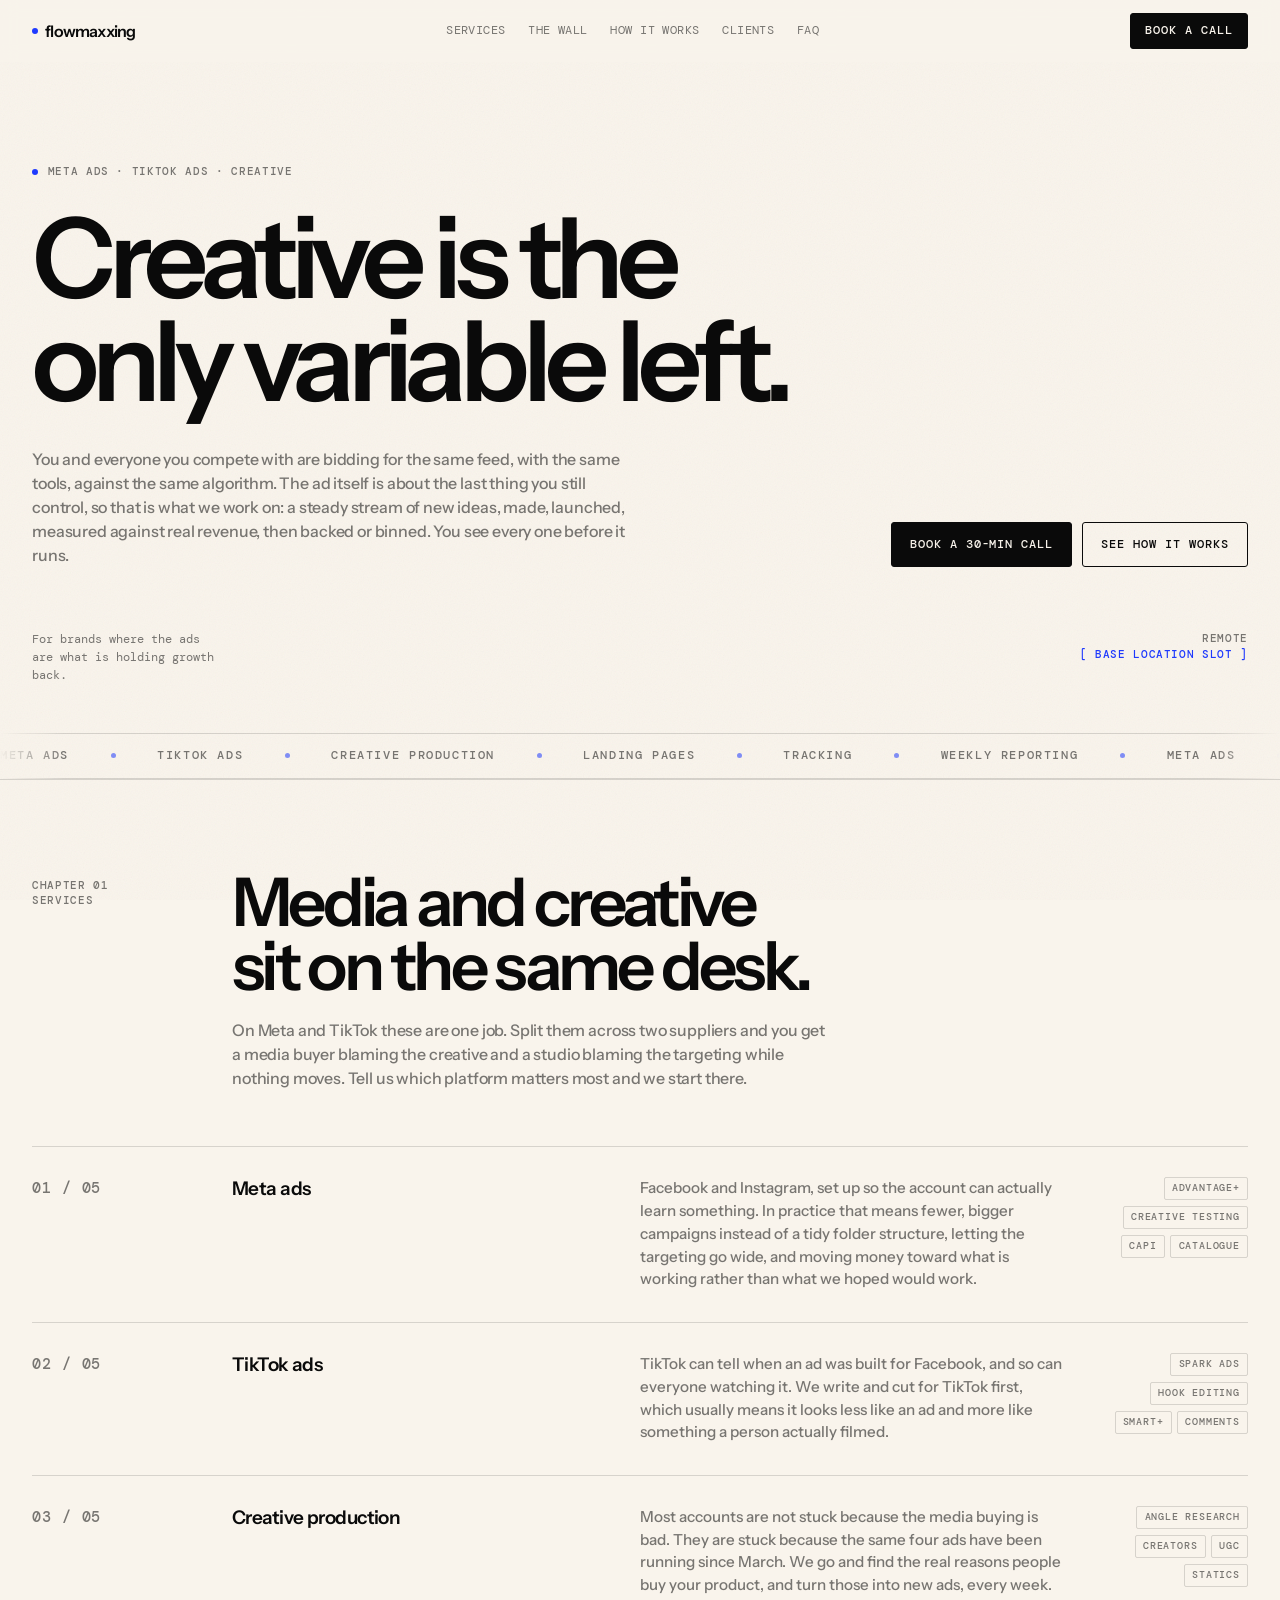
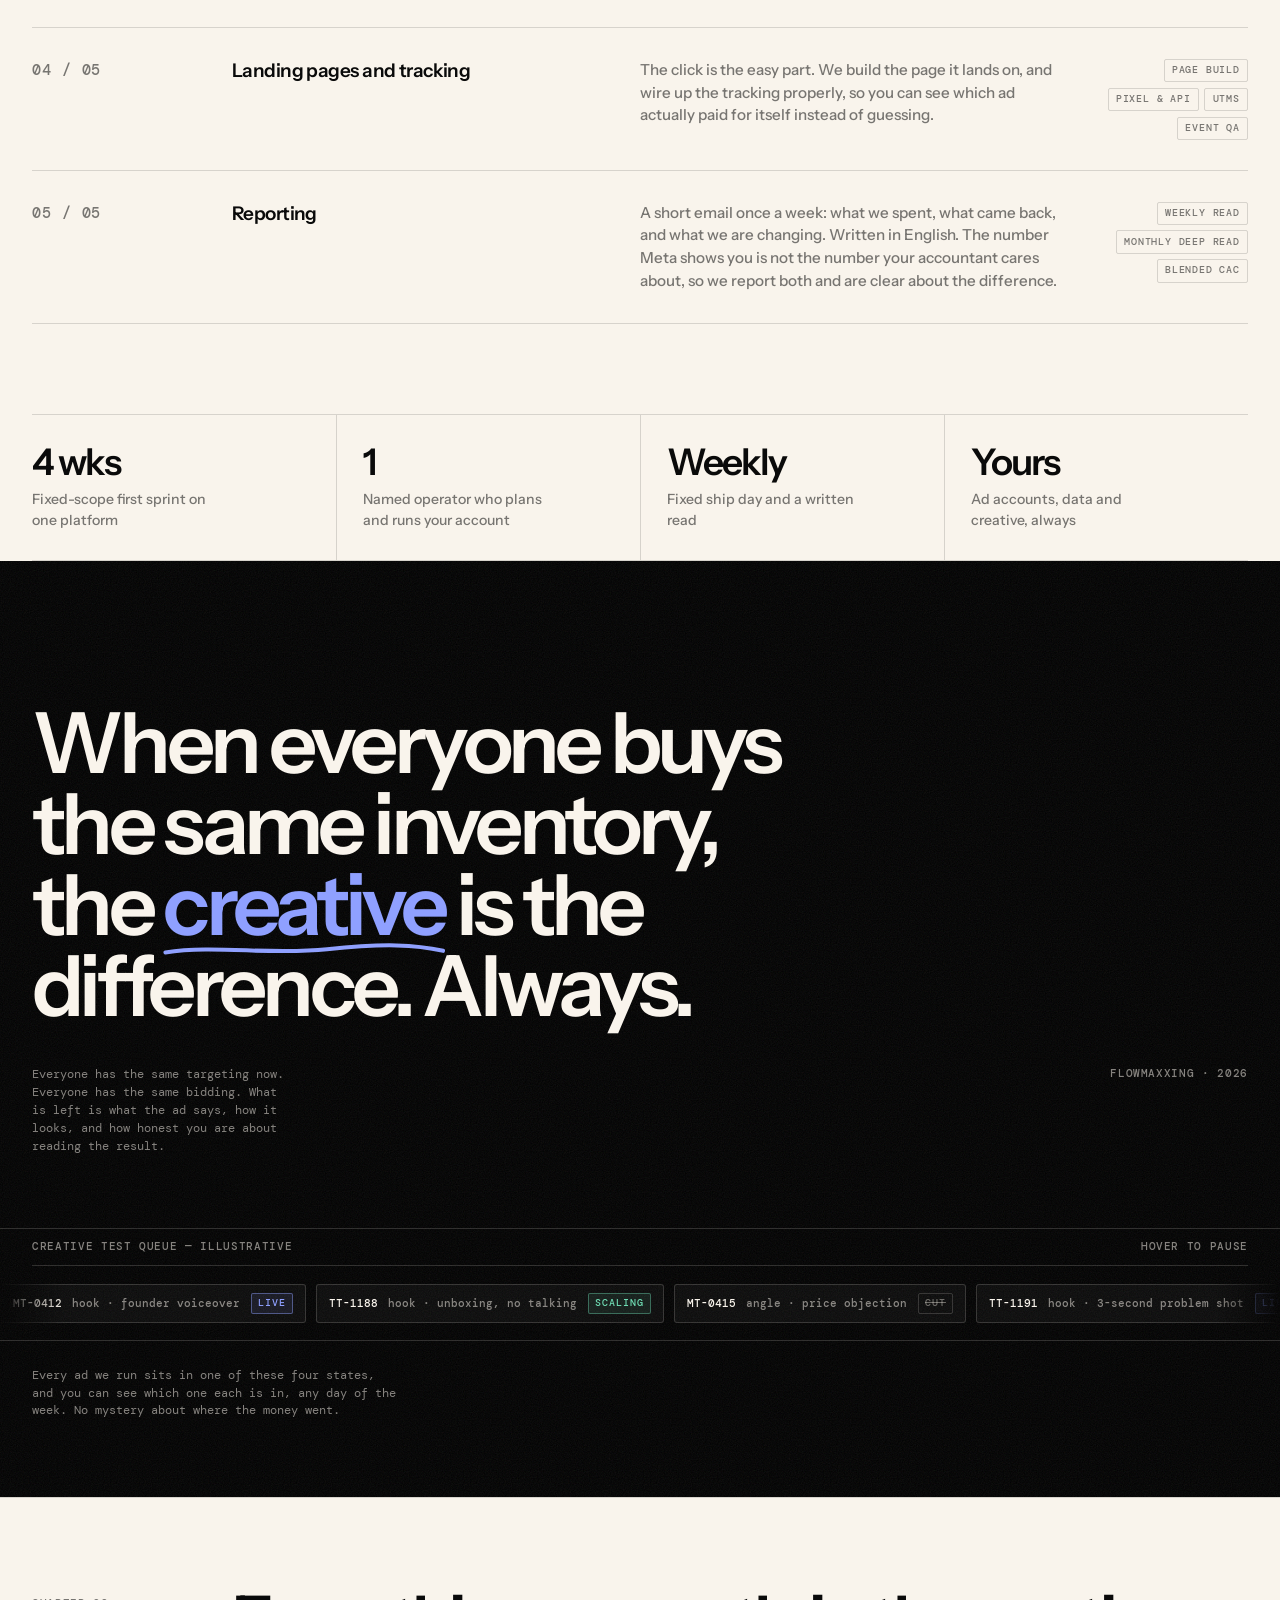
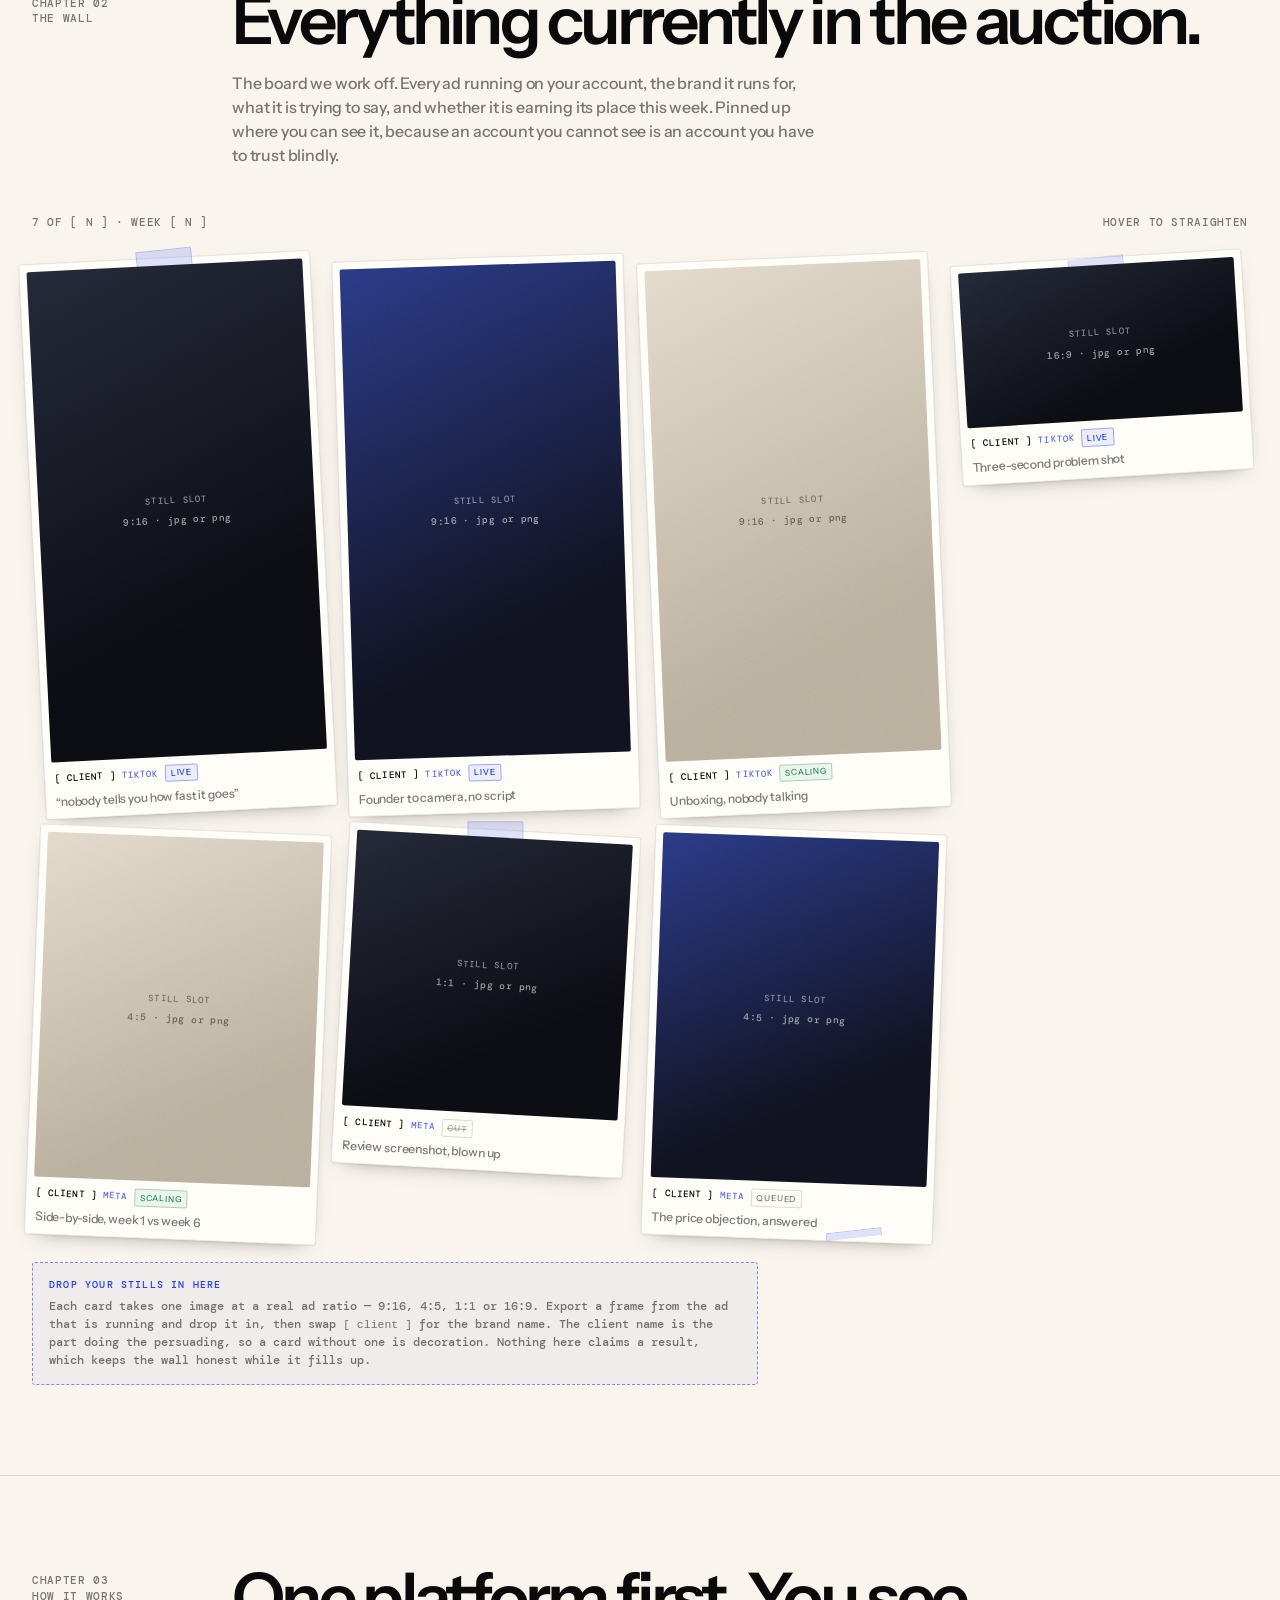
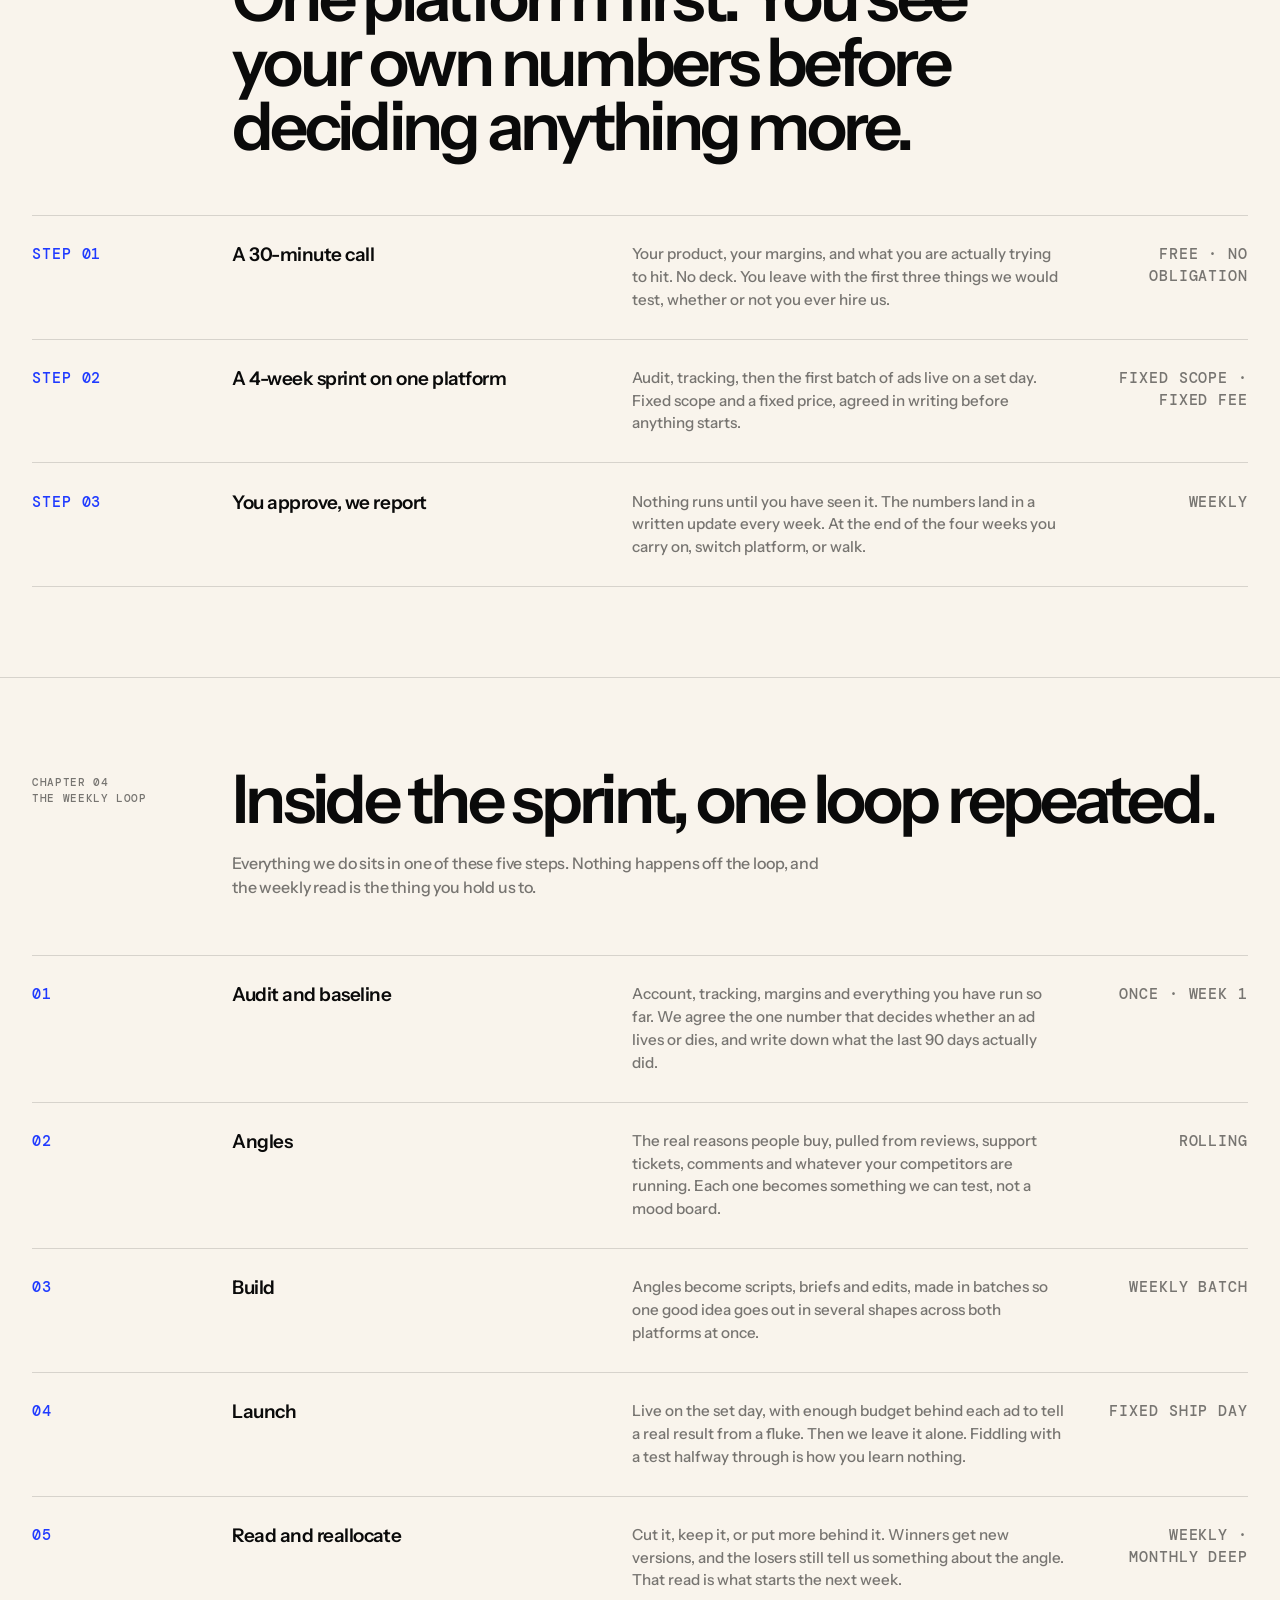
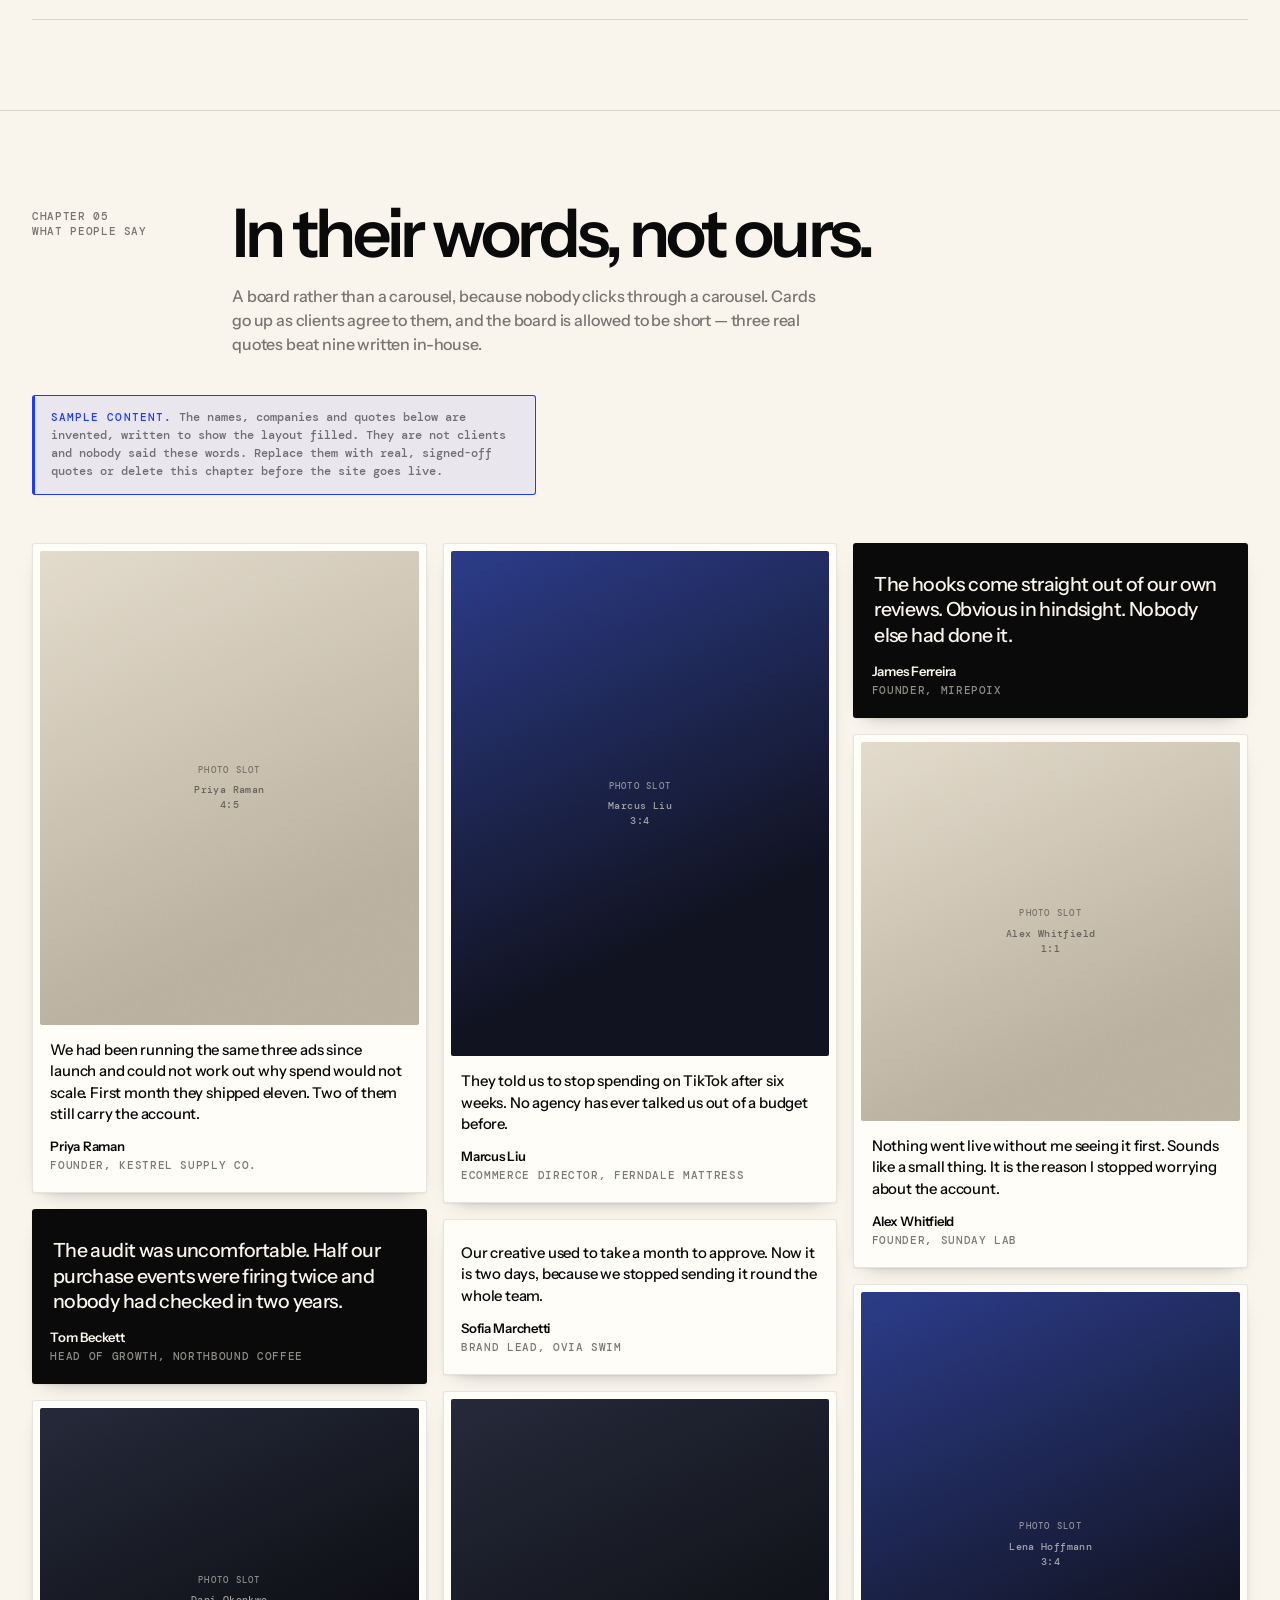
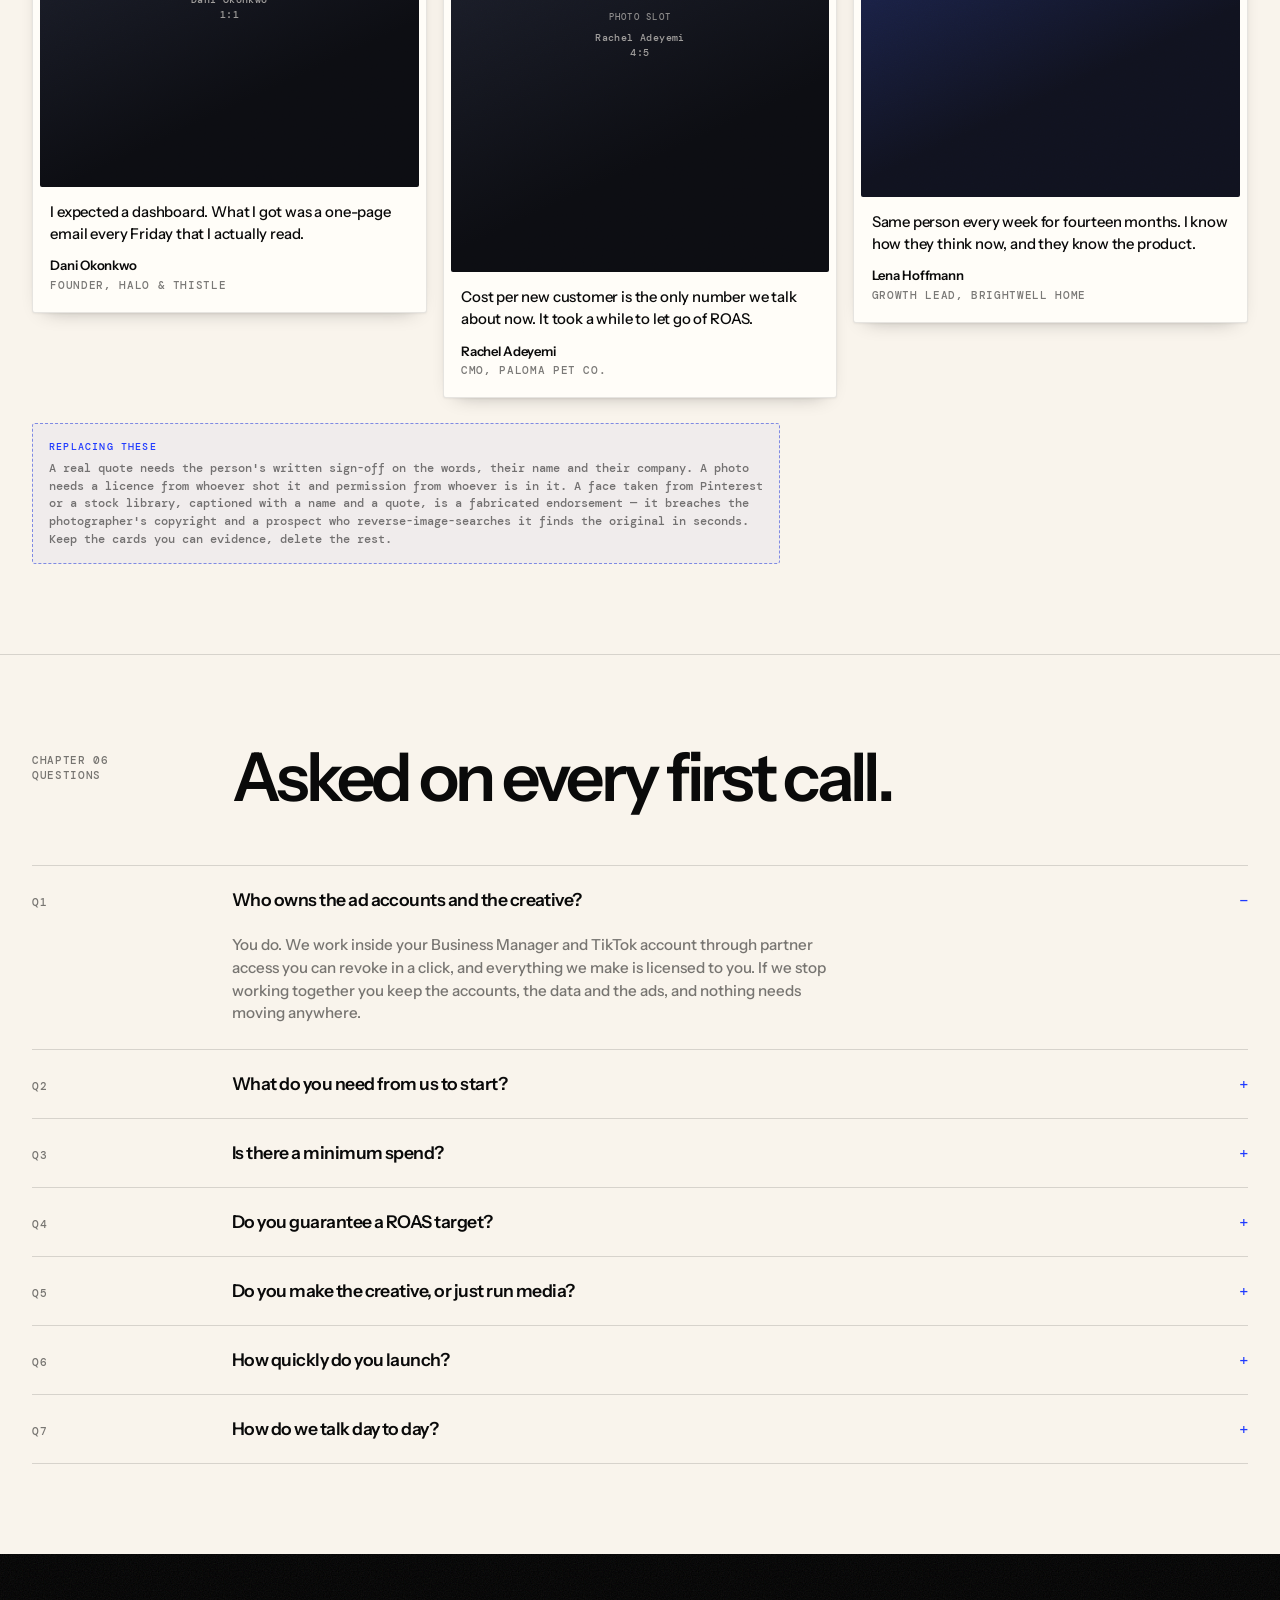
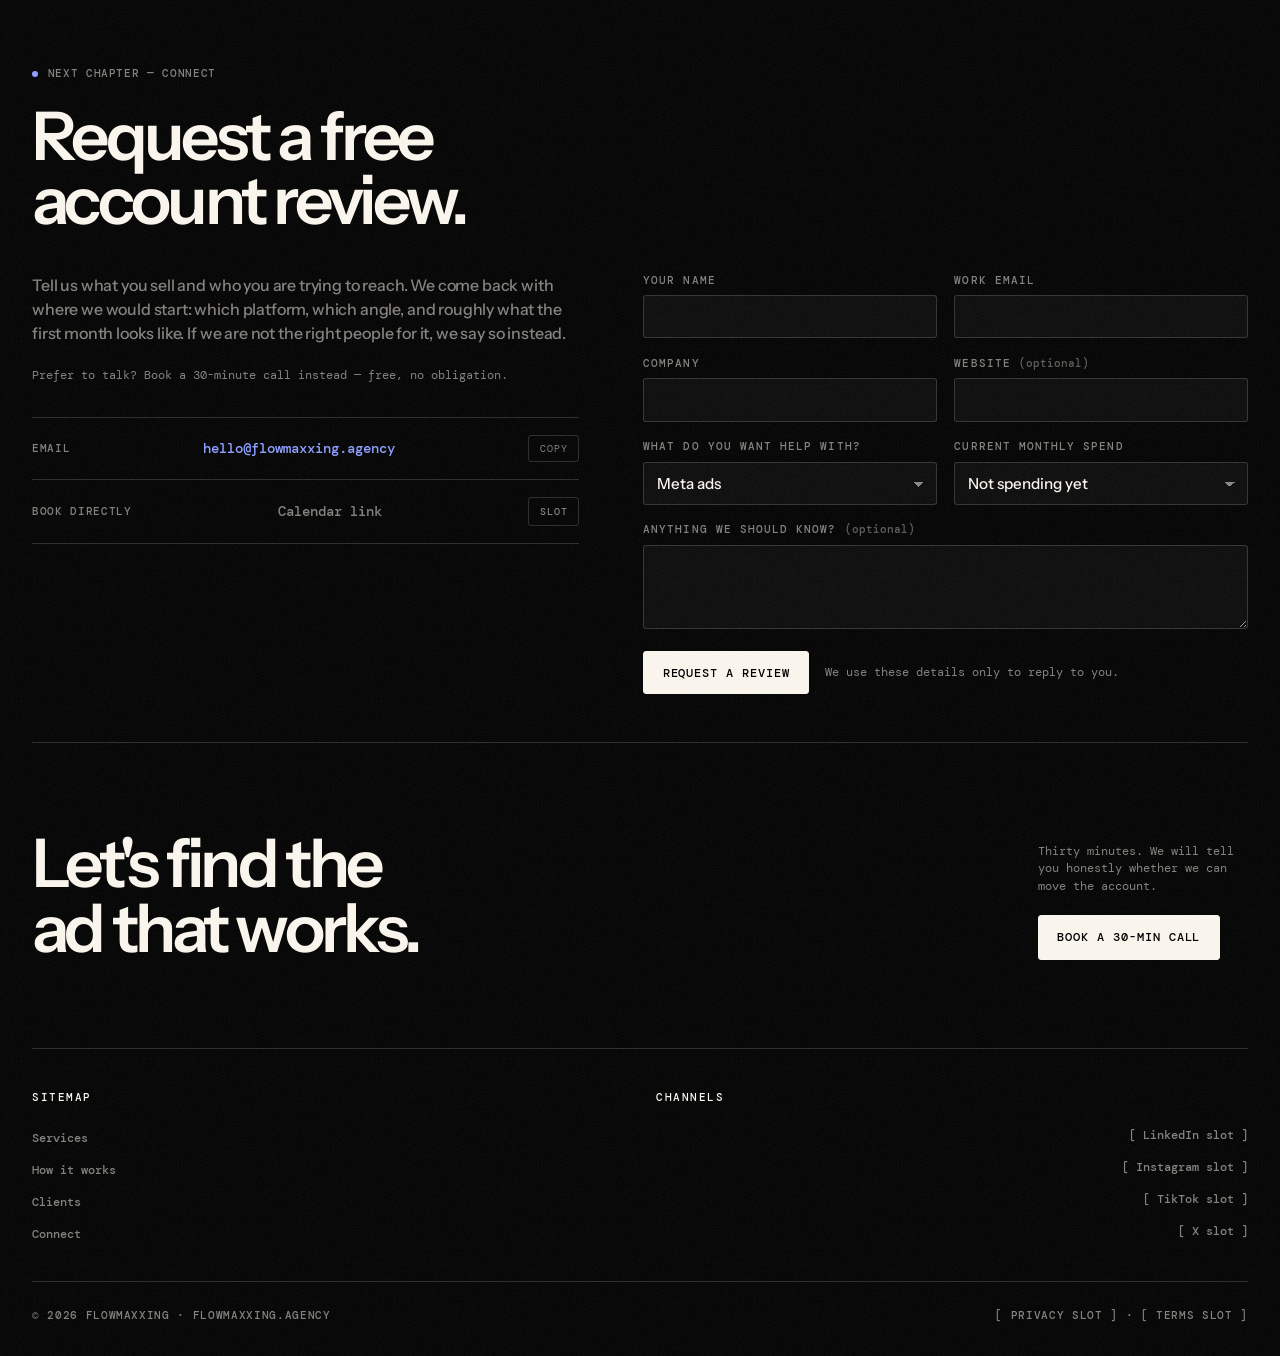
==== commit a531669b: "Drop Playbooks, leaving one work section Playbooks and the wall were two card grids about the work, " ====
--- a/index.html
+++ b/index.html
@@ -17,7 +17,6 @@
     <a class="wordmark" href="#top"><span class="dot"></span>flowmaxxing</a>
     <nav class="links" aria-label="Sections">
       <a class="slide" href="#services"><i data-t="Services">Services</i></a>
-      <a class="slide" href="#plays"><i data-t="Playbooks">Playbooks</i></a>
       <a class="slide" href="#work"><i data-t="The wall">The wall</i></a>
       <a class="slide" href="#how"><i data-t="How it works">How it works</i></a>
       <a class="slide" href="#says"><i data-t="Clients">Clients</i></a>
@@ -165,70 +164,11 @@
     </div>
   </section>
 
-  <!-- 02 PLAYBOOKS -->
-  <section class="chapter" id="plays">
+  <!-- 02 THE WALL -->
+  <section class="chapter" id="work">
     <div class="wrap">
       <div class="chapter-head">
-        <p class="micro chapter-no">Chapter 02<br>Playbooks</p>
-        <div>
-          <h2>How we would play it.</h2>
-          <p class="lead">Six situations we are set up for, and how we would handle each one. These are approaches rather than case studies &mdash; real numbers from real accounts go in Chapter 03 once there are accounts to report on.</p>
-        </div>
-      </div>
-
-      <div class="filters" role="group" aria-label="Filter playbooks by channel">
-        <button class="filter" type="button" data-filter="all" aria-pressed="true">All</button>
-        <button class="filter" type="button" data-filter="meta" aria-pressed="false">Meta</button>
-        <button class="filter" type="button" data-filter="tiktok" aria-pressed="false">TikTok</button>
-        <button class="filter" type="button" data-filter="creative" aria-pressed="false">Creative</button>
-      </div>
-
-      <div class="plays" id="playgrid">
-        <article class="play" data-channel="meta">
-          <p class="micro ch">Meta</p>
-          <h3>Offer testing for e-commerce</h3>
-          <p>Several different angles running against one offer, with the budget drifting toward whatever hits a cost per customer you can actually afford. Not whatever has the prettiest number on the dashboard.</p>
-          <p class="go">Angle &rarr; offer &rarr; reallocate</p>
-        </article>
-        <article class="play" data-channel="tiktok">
-          <p class="micro ch">TikTok</p>
-          <h3>Spark Ads from owned content</h3>
-          <p>Your best organic posts and creator videos promoted exactly as they are, so the likes and comments already on them come along for the ride instead of being thrown away at upload.</p>
-          <p class="go">Organic &rarr; whitelist &rarr; scale</p>
-        </article>
-        <article class="play" data-channel="creative">
-          <p class="micro ch">Creative</p>
-          <h3>Angle mining from reviews</h3>
-          <p>We read your reviews, support tickets and comments end to end. People tell you exactly why they bought, in their own words. Those words become the first three seconds of an ad.</p>
-          <p class="go">Research &rarr; brief &rarr; batch</p>
-        </article>
-        <article class="play" data-channel="meta">
-          <p class="micro ch">Meta</p>
-          <h3>Rescue on a plateaued account</h3>
-          <p>For when spend is flat and the cost per customer is quietly creeping up. Pull the structure apart, check the tracking is telling the truth, then run one clean round of new ads before anyone touches the budget.</p>
-          <p class="go">Audit &rarr; rebuild &rarr; one cycle</p>
-        </article>
-        <article class="play" data-channel="tiktok">
-          <p class="micro ch">TikTok</p>
-          <h3>First month on TikTok</h3>
-          <p>For brands doing fine on Meta with nothing on TikTok. Proper native creative built from scratch, a deliberately small budget, and an honest answer at the end about whether the channel suits what you sell.</p>
-          <p class="go">Native build &rarr; test &rarr; verdict</p>
-        </article>
-        <article class="play" data-channel="creative">
-          <p class="micro ch">Creative</p>
-          <h3>Winner iteration</h3>
-          <p>When one ad is carrying the whole account. New openings on the same footage, new lengths, new formats, so there is a replacement ready before it burns out rather than three weeks after.</p>
-          <p class="go">Isolate &rarr; vary &rarr; replace</p>
-        </article>
-      </div>
-    </div>
-  </section>
-
-  <!-- 03 THE WALL -->
-  <section class="chapter" id="work">
-    <div class="wrap">
-      <div class="chapter-head">
-        <p class="micro chapter-no">Chapter 03<br>The wall</p>
+        <p class="micro chapter-no">Chapter 02<br>The wall</p>
         <div>
           <h2>Everything currently in the auction.</h2>
           <p class="lead">The board we work off. Every ad running on your account, the brand it runs for, what it is trying to say, and whether it is earning its place this week. Pinned up where you can see it, because an account you cannot see is an account you have to trust blindly.</p>
@@ -315,11 +255,11 @@
     </div>
   </section>
 
-  <!-- 04 HOW IT WORKS -->
+  <!-- 03 HOW IT WORKS -->
   <section class="chapter" id="how">
     <div class="wrap">
       <div class="chapter-head">
-        <p class="micro chapter-no">Chapter 04<br>How it works</p>
+        <p class="micro chapter-no">Chapter 03<br>How it works</p>
         <div>
           <h2>One platform first. You see your own numbers before deciding anything more.</h2>
         </div>
@@ -347,11 +287,11 @@
     </div>
   </section>
 
-  <!-- 05 THE LOOP -->
+  <!-- 04 THE LOOP -->
   <section class="chapter" id="loop">
     <div class="wrap">
       <div class="chapter-head">
-        <p class="micro chapter-no">Chapter 05<br>The weekly loop</p>
+        <p class="micro chapter-no">Chapter 04<br>The weekly loop</p>
         <div>
           <h2>Inside the sprint, one loop repeated.</h2>
           <p class="lead">Everything we do sits in one of these five steps. Nothing happens off the loop, and the weekly read is the thing you hold us to.</p>
@@ -387,11 +327,11 @@
     </div>
   </section>
 
-  <!-- 06 WHAT PEOPLE SAY -->
+  <!-- 05 WHAT PEOPLE SAY -->
   <section class="chapter" id="says">
     <div class="wrap">
       <div class="chapter-head">
-        <p class="micro chapter-no">Chapter 06<br>What people say</p>
+        <p class="micro chapter-no">Chapter 05<br>What people say</p>
         <div>
           <h2>In their words, not ours.</h2>
           <p class="lead">A board rather than a carousel, because nobody clicks through a carousel. Cards go up as clients agree to them, and the board is allowed to be short &mdash; three real quotes beat nine written in-house.</p>
@@ -470,11 +410,11 @@
     </div>
   </section>
 
-  <!-- 07 QUESTIONS -->
+  <!-- 06 QUESTIONS -->
   <section class="chapter" id="faq">
     <div class="wrap">
       <div class="chapter-head">
-        <p class="micro chapter-no">Chapter 07<br>Questions</p>
+        <p class="micro chapter-no">Chapter 06<br>Questions</p>
         <div><h2>Asked on every first call.</h2></div>
       </div>
       <div class="faq">
@@ -595,7 +535,6 @@
             <h4>Sitemap</h4>
             <ul>
               <li><a class="slide" href="#services"><i data-t="Services">Services</i></a></li>
-              <li><a class="slide" href="#plays"><i data-t="Playbooks">Playbooks</i></a></li>
               <li><a class="slide" href="#how"><i data-t="How it works">How it works</i></a></li>
               <li><a class="slide" href="#says"><i data-t="Clients">Clients</i></a></li>
               <li><a class="slide" href="#connect"><i data-t="Connect">Connect</i></a></li>
@@ -641,17 +580,6 @@
   d.addEventListener('toggle', set); set();
 });
 
-// playbook filter
-var filters = document.querySelectorAll('.filter');
-filters.forEach(function (b) {
-  b.addEventListener('click', function () {
-    var want = b.dataset.filter;
-    filters.forEach(function (o) { o.setAttribute('aria-pressed', String(o === b)); });
-    document.querySelectorAll('#playgrid .play').forEach(function (card) {
-      card.hidden = !(want === 'all' || card.dataset.channel === want);
-    });
-  });
-});
 
 // review form: a static page has nowhere to post, so compose the enquiry for the visitor to send themselves
 document.getElementById('reviewForm').addEventListener('submit', function (e) {
--- a/styles.css
+++ b/styles.css
@@ -170,22 +170,6 @@
 .s-queue{color:var(--night-muted);border-color:var(--night-rule)}
 .s-cut{color:rgba(249,244,236,.4);border-color:var(--night-rule);text-decoration:line-through;text-decoration-thickness:1px}
 
-/* ---------- playbooks ---------- */
-.filters{display:flex;flex-wrap:wrap;gap:.4rem;margin-top:clamp(2rem,4vw,2.8rem)}
-.filter{font-family:var(--f-mono);font-size:.68rem;text-transform:uppercase;letter-spacing:.08em;padding:.42rem .8rem;border:1px solid var(--rule);border-radius:3px;background:none;color:var(--muted);cursor:pointer;transition:all .18s ease}
-.filter:hover{border-color:var(--ink);color:var(--ink)}
-.filter[aria-pressed="true"]{background:var(--ink);border-color:var(--ink);color:var(--paper)}
-.plays{display:grid;grid-template-columns:repeat(3,1fr);gap:0;margin-top:1.8rem;border-top:1px solid var(--rule)}
-.play{padding:1.8rem 1.8rem 1.8rem 0;border-bottom:1px solid var(--rule);display:flex;flex-direction:column;gap:.7rem}
-.play:not(:nth-child(3n+1)){padding-left:1.8rem;border-left:1px solid var(--rule)}
-.play p{color:var(--muted);font-size:.93rem}
-.play .ch{color:var(--accent)}
-.play .go{margin-top:auto;padding-top:.6rem;font-family:var(--f-mono);font-size:.68rem;text-transform:uppercase;letter-spacing:.08em;color:var(--muted)}
-.play[hidden]{display:none}
-@media (max-width:980px){
-  .plays{grid-template-columns:1fr}
-  .play,.play:not(:nth-child(3n+1)){padding:1.5rem 0;padding-left:0;border-left:0}
-}
 
 /* ---------- steps (how it works / loop) ---------- */
 .steps{margin-top:clamp(2.5rem,5vw,3.5rem);border-top:1px solid var(--rule)}
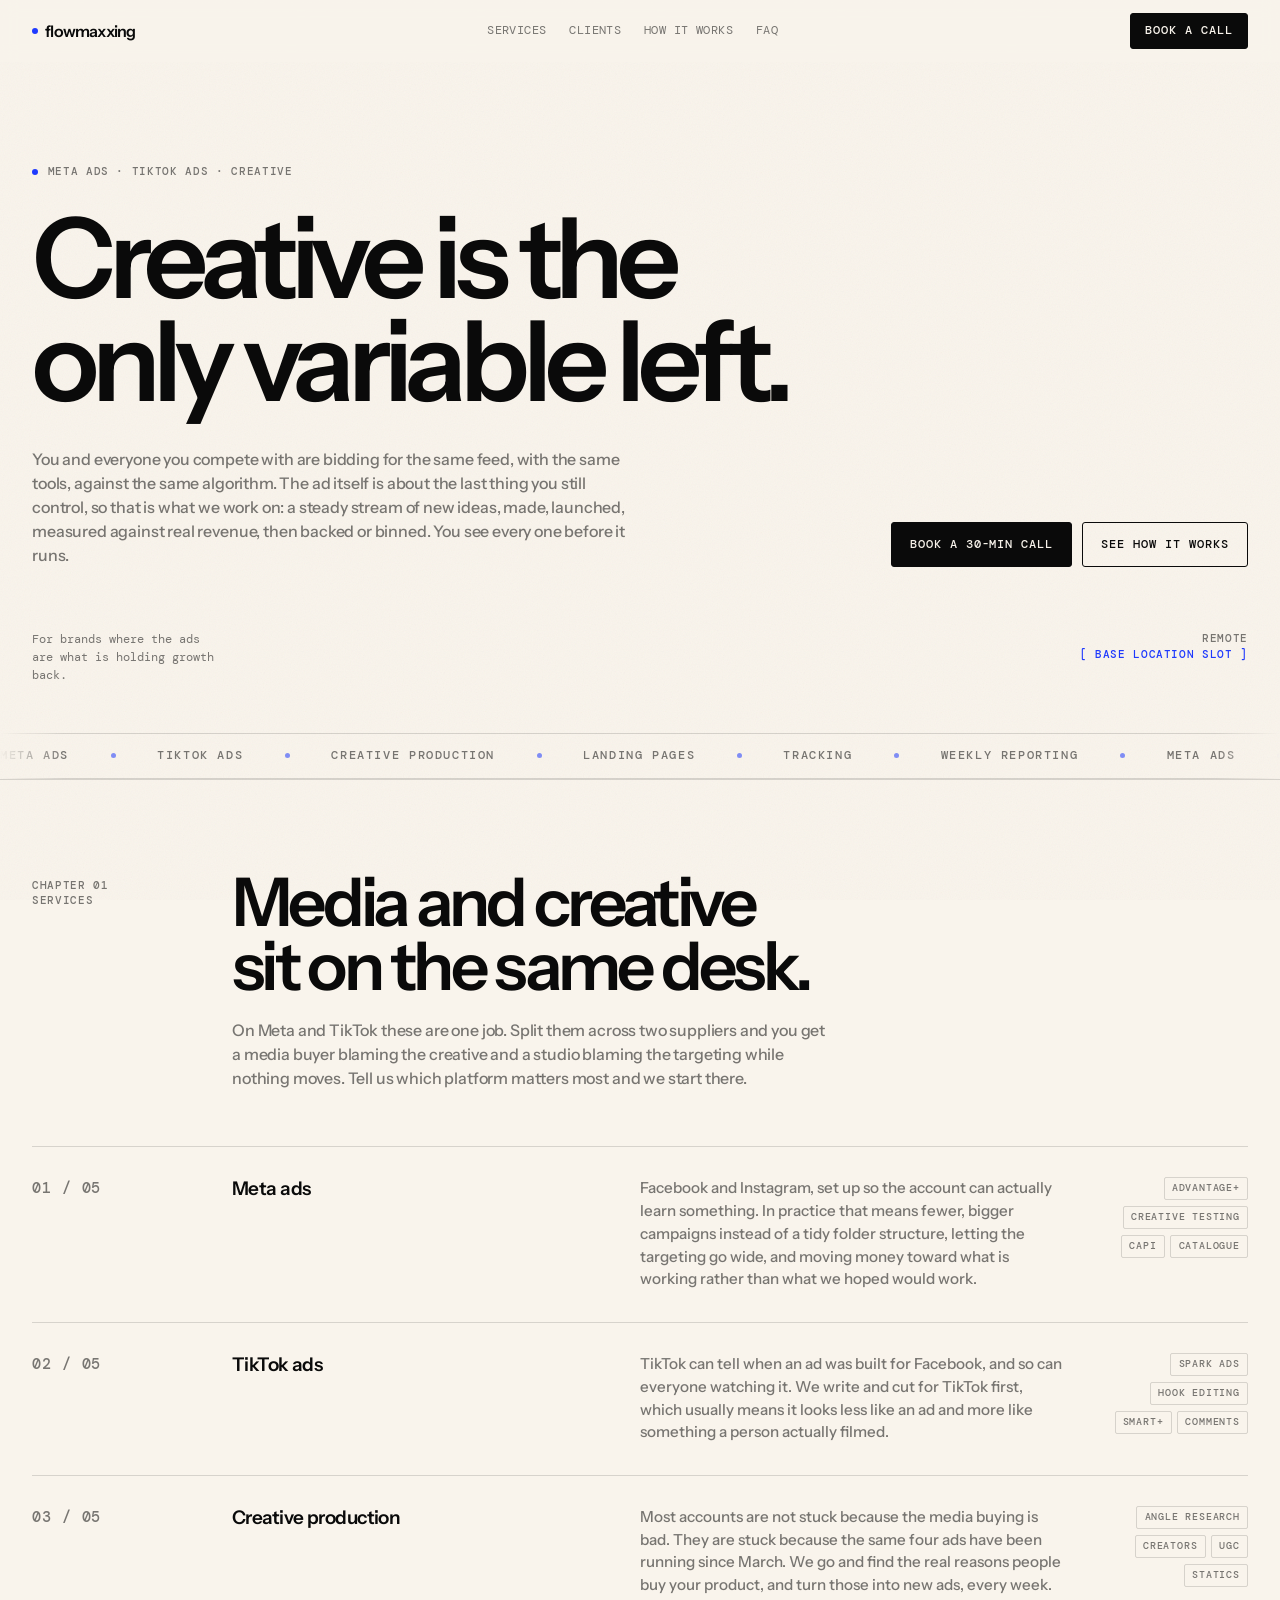
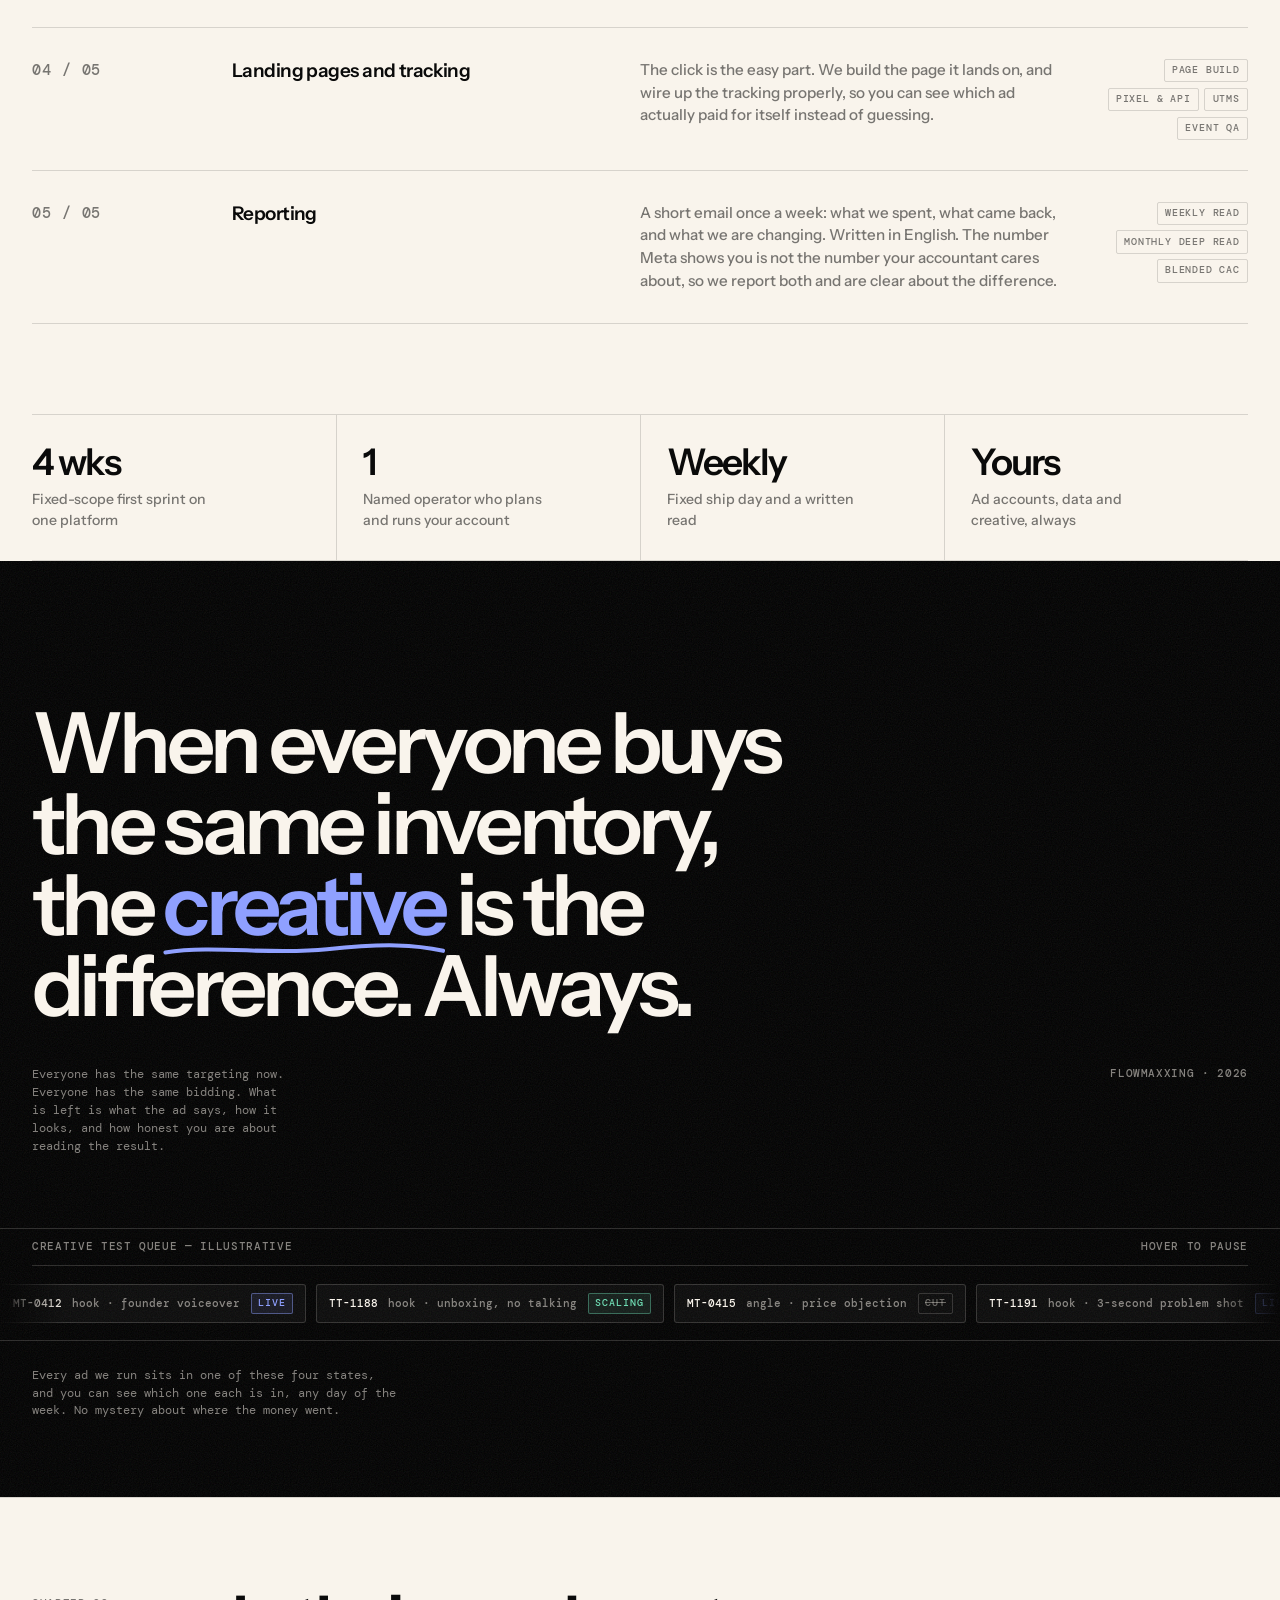
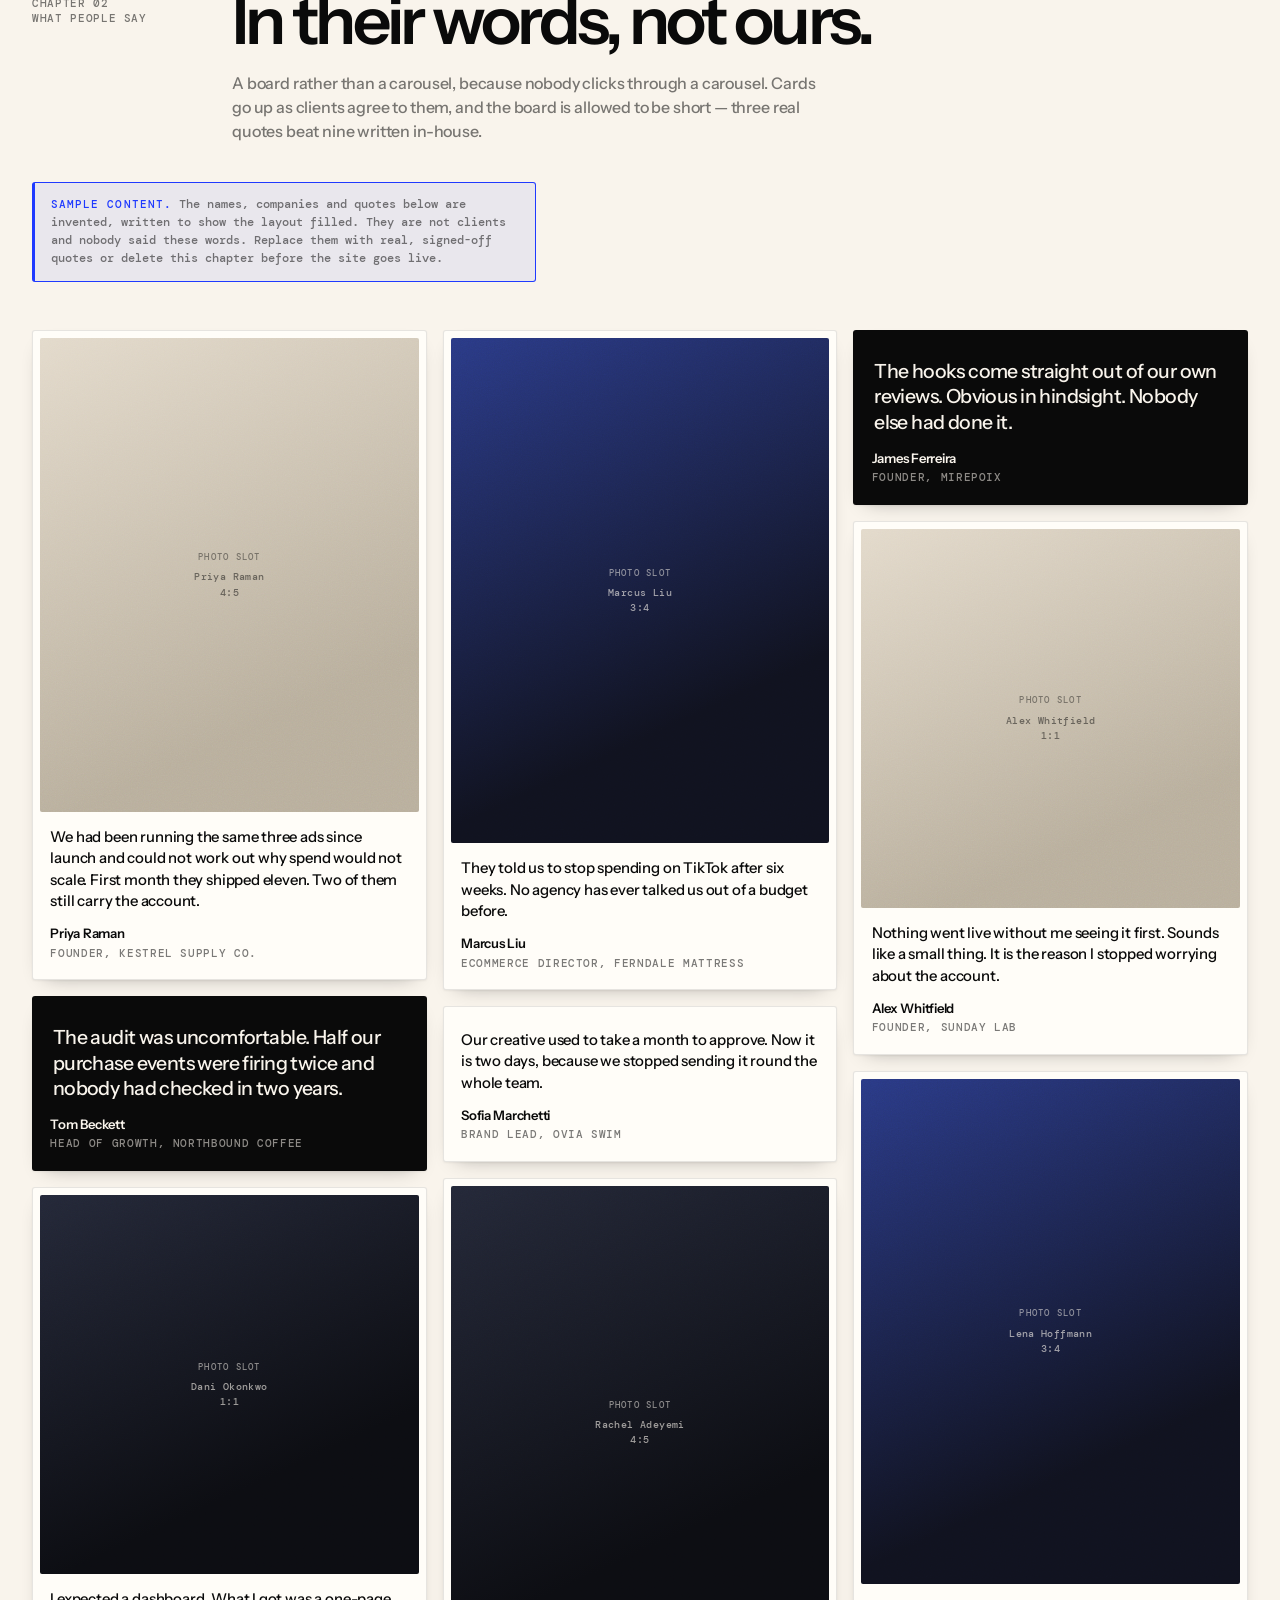
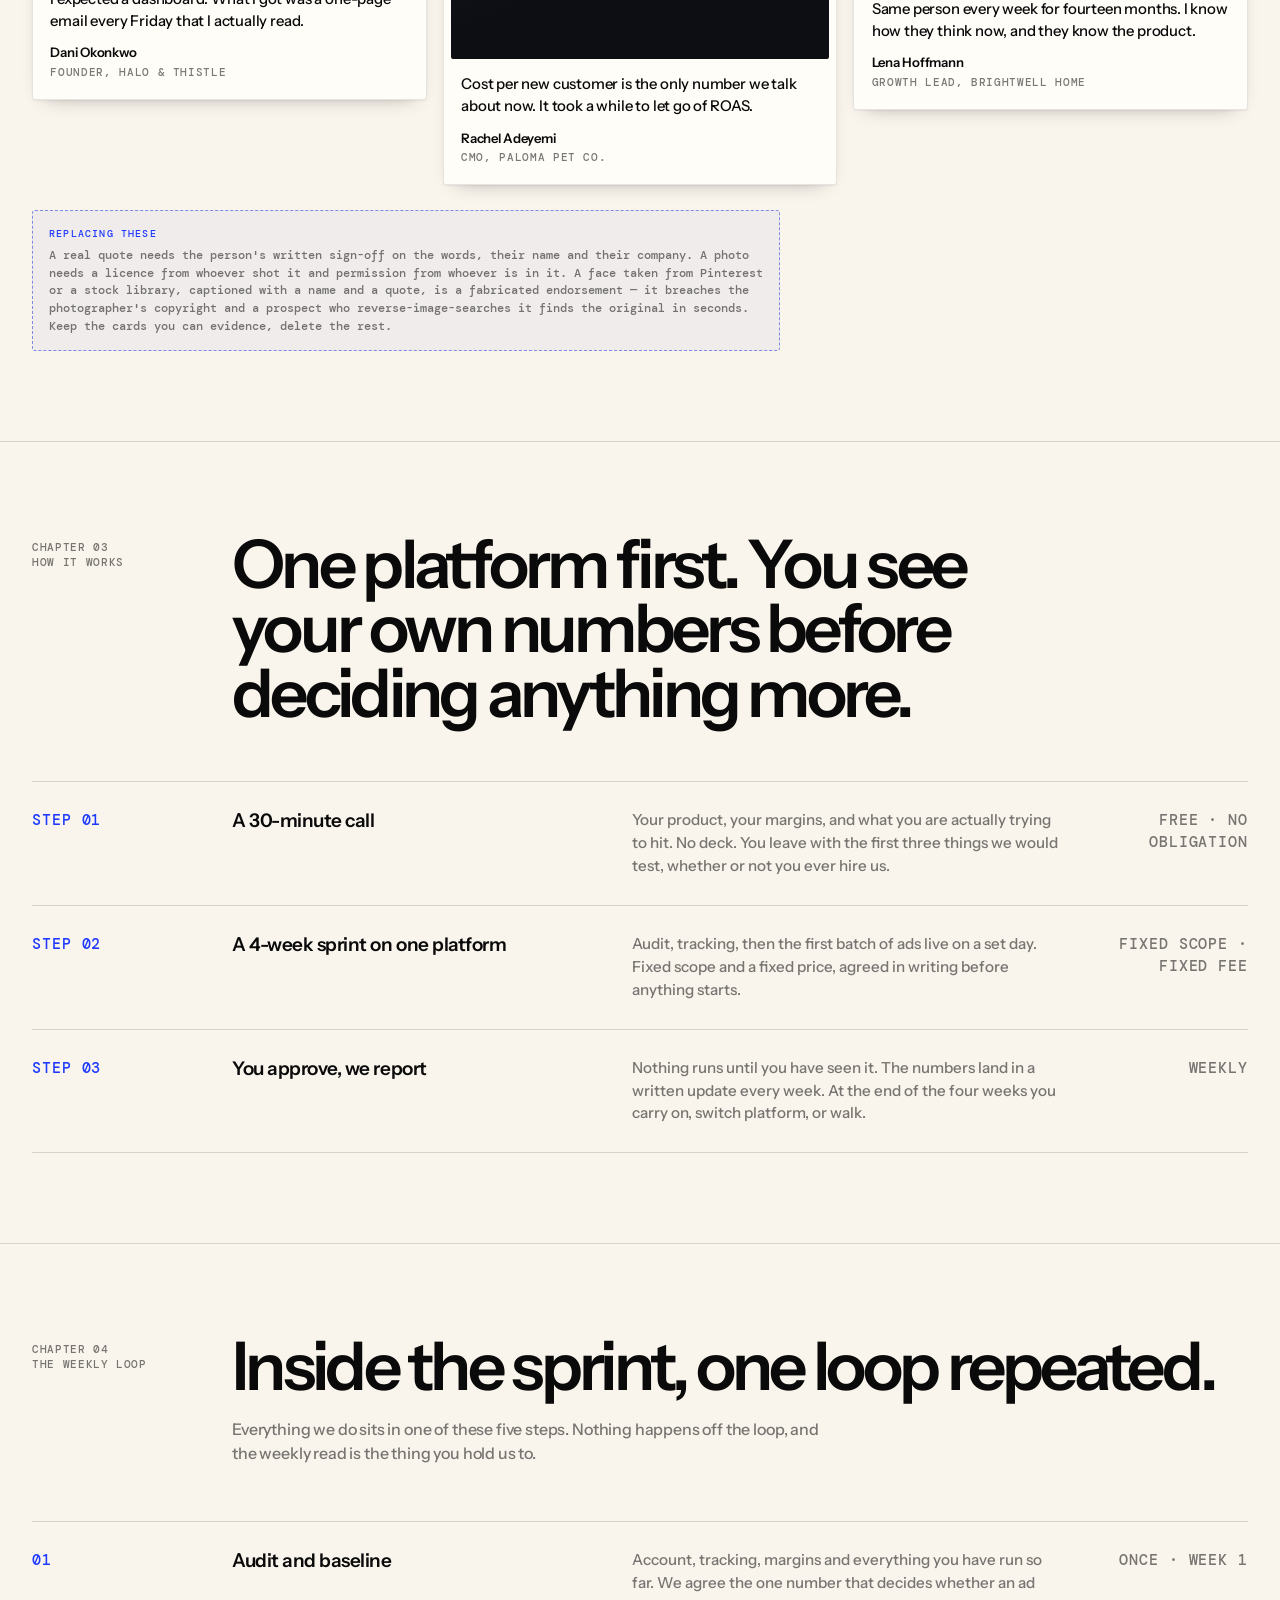
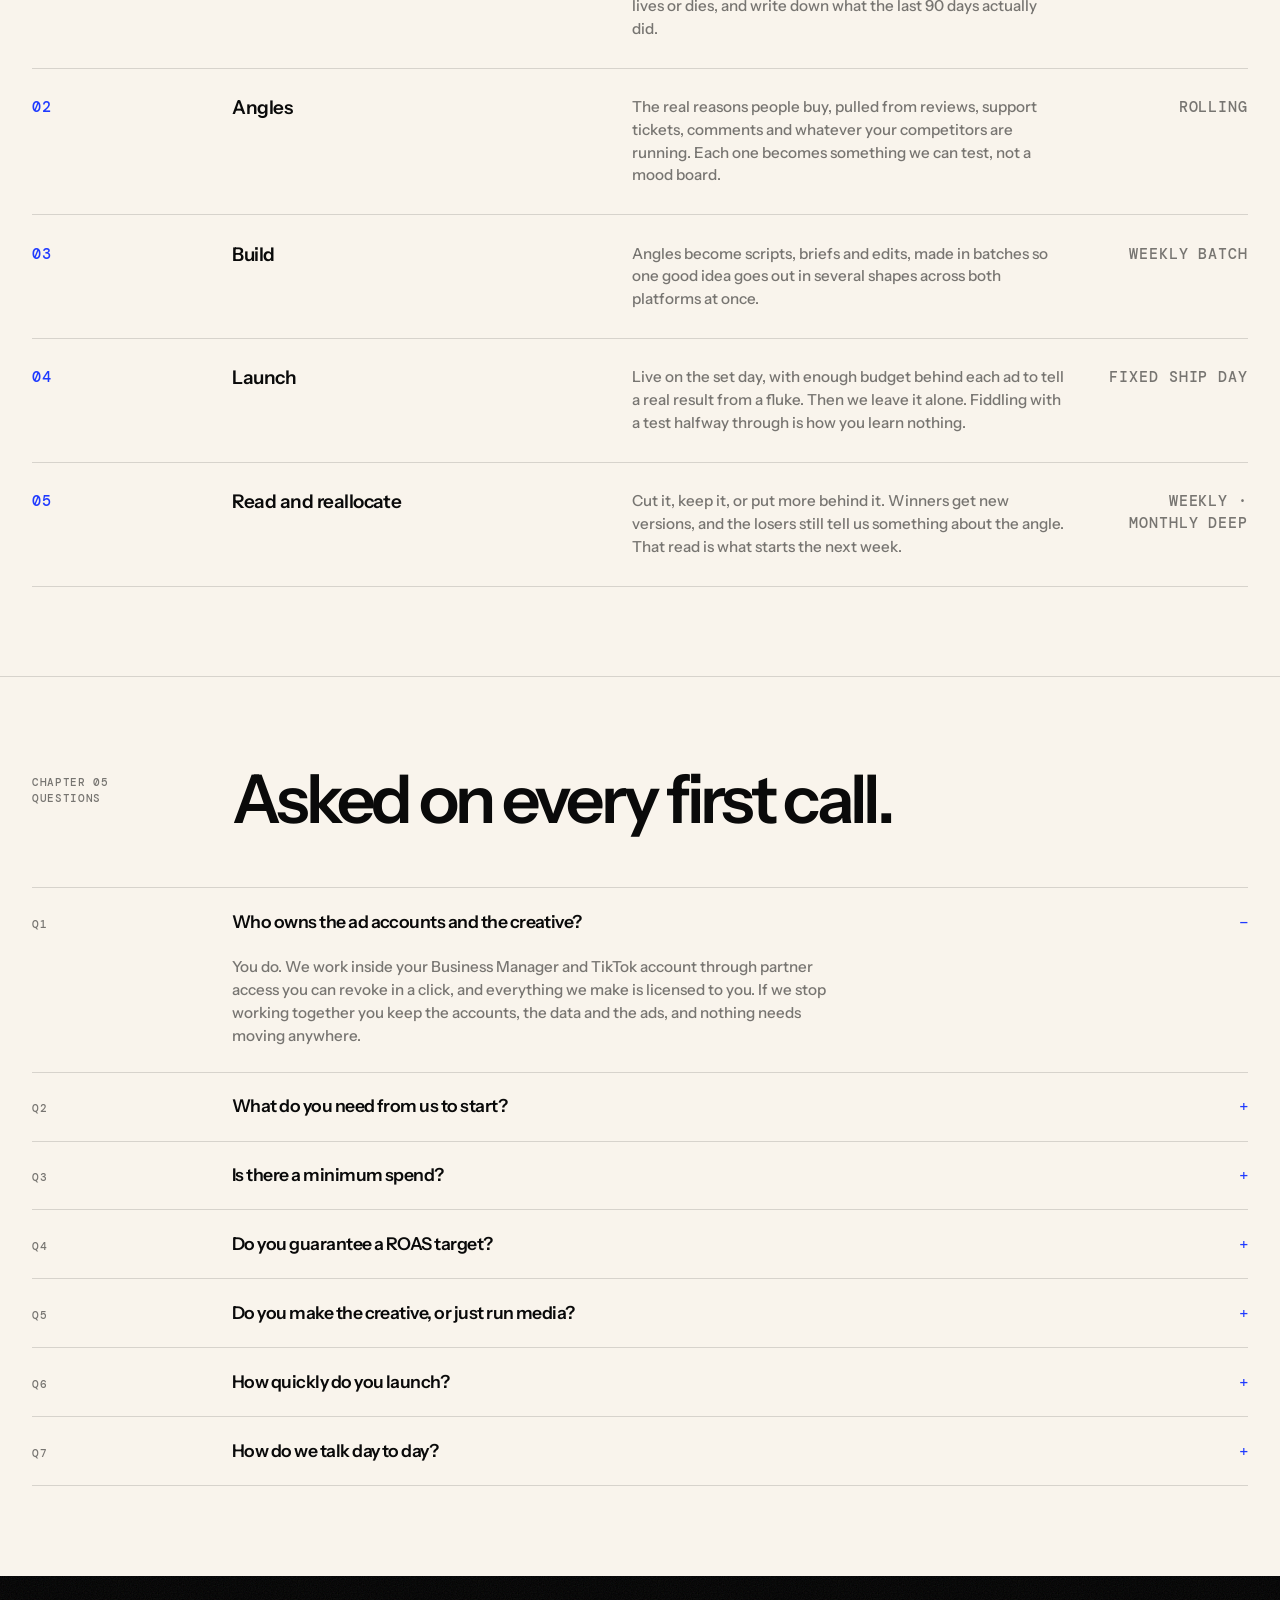
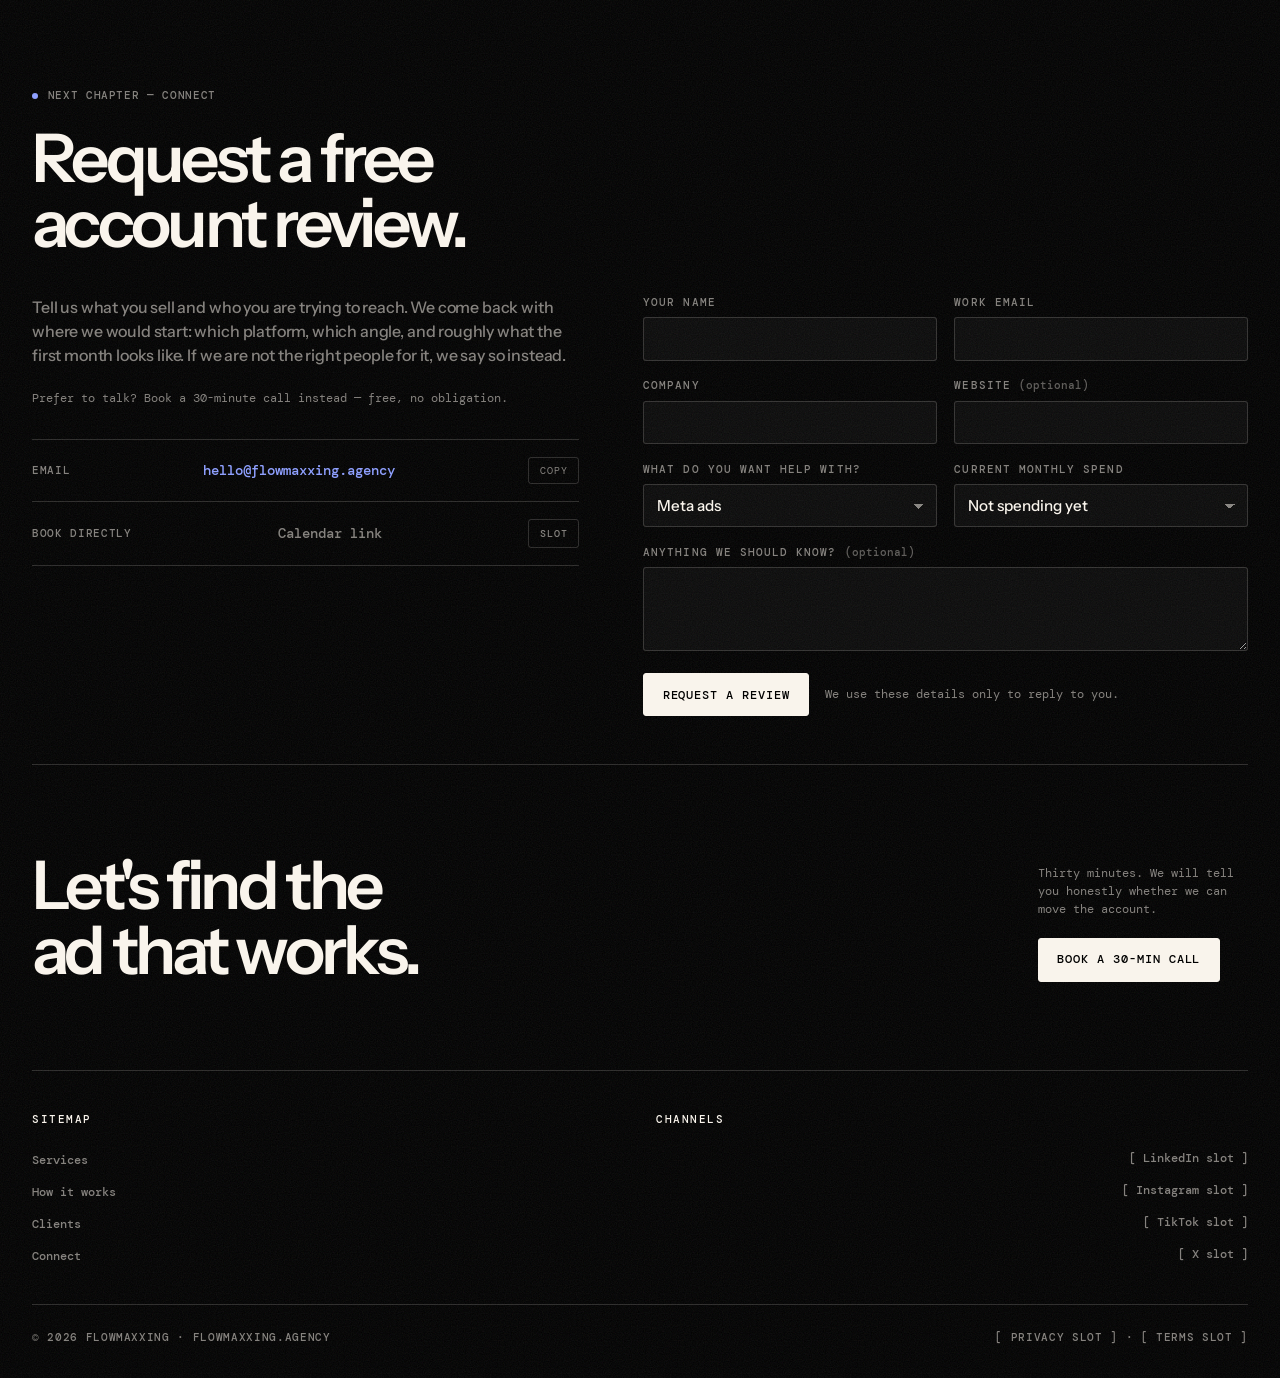
==== commit e9aeee29: "Drop the wall, move testimonials up after services The board is now the testimonials only, sitting d" ====
--- a/index.html
+++ b/index.html
@@ -17,9 +17,8 @@
     <a class="wordmark" href="#top"><span class="dot"></span>flowmaxxing</a>
     <nav class="links" aria-label="Sections">
       <a class="slide" href="#services"><i data-t="Services">Services</i></a>
-      <a class="slide" href="#work"><i data-t="The wall">The wall</i></a>
+      <a class="slide" href="#says"><i data-t="Clients">Clients</i></a>
       <a class="slide" href="#how"><i data-t="How it works">How it works</i></a>
-      <a class="slide" href="#says"><i data-t="Clients">Clients</i></a>
       <a class="slide" href="#faq"><i data-t="FAQ">FAQ</i></a>
     </nav>
     <a class="btn btn-primary" href="#connect">Book a call</a>
@@ -164,92 +163,84 @@
     </div>
   </section>
 
-  <!-- 02 THE WALL -->
-  <section class="chapter" id="work">
+  <!-- 02 WHAT PEOPLE SAY -->
+  <section class="chapter" id="says">
     <div class="wrap">
       <div class="chapter-head">
-        <p class="micro chapter-no">Chapter 02<br>The wall</p>
+        <p class="micro chapter-no">Chapter 02<br>What people say</p>
         <div>
-          <h2>Everything currently in the auction.</h2>
-          <p class="lead">The board we work off. Every ad running on your account, the brand it runs for, what it is trying to say, and whether it is earning its place this week. Pinned up where you can see it, because an account you cannot see is an account you have to trust blindly.</p>
-        </div>
-      </div>
-
-      <div class="board-head">
-        <p class="micro">7 of [ n ] &middot; week [ n ]</p>
-        <p class="micro">Hover to straighten</p>
-      </div>
-
-      <div class="board">
-        <figure class="pin tape" style="--rot:-2.9deg">
-          <div class="pin-media t-ink" style="aspect-ratio:9/16">
-            <span class="ps"><b>Still slot</b>9:16 &middot; jpg or png</span>
-          </div>
-          <figcaption class="pin-cap">
-            <span class="pin-client">[ client ]</span><span class="pin-plat">TikTok</span><span class="state s-live">live</span>
-            <span class="pin-hook">&ldquo;nobody tells you how fast it goes&rdquo;</span>
-          </figcaption>
-        </figure>
-        <figure class="pin" style="--rot:2.3deg">
-          <div class="pin-media t-sand" style="aspect-ratio:4/5">
-            <span class="ps"><b>Still slot</b>4:5 &middot; jpg or png</span>
-          </div>
-          <figcaption class="pin-cap">
-            <span class="pin-client">[ client ]</span><span class="pin-plat">Meta</span><span class="state s-scale">scaling</span>
-            <span class="pin-hook">Side-by-side, week 1 vs week 6</span>
-          </figcaption>
-        </figure>
-        <figure class="pin" style="--rot:-1.8deg">
-          <div class="pin-media t-blue" style="aspect-ratio:9/16">
-            <span class="ps"><b>Still slot</b>9:16 &middot; jpg or png</span>
-          </div>
-          <figcaption class="pin-cap">
-            <span class="pin-client">[ client ]</span><span class="pin-plat">TikTok</span><span class="state s-live">live</span>
-            <span class="pin-hook">Founder to camera, no script</span>
-          </figcaption>
-        </figure>
-        <figure class="pin tape" style="--rot:3.2deg">
-          <div class="pin-media t-ink" style="aspect-ratio:1/1">
-            <span class="ps"><b>Still slot</b>1:1 &middot; jpg or png</span>
-          </div>
-          <figcaption class="pin-cap">
-            <span class="pin-client">[ client ]</span><span class="pin-plat">Meta</span><span class="state s-cut">cut</span>
-            <span class="pin-hook">Review screenshot, blown up</span>
-          </figcaption>
-        </figure>
-        <figure class="pin" style="--rot:-2.5deg">
-          <div class="pin-media t-sand" style="aspect-ratio:9/16">
-            <span class="ps"><b>Still slot</b>9:16 &middot; jpg or png</span>
-          </div>
-          <figcaption class="pin-cap">
-            <span class="pin-client">[ client ]</span><span class="pin-plat">TikTok</span><span class="state s-scale">scaling</span>
-            <span class="pin-hook">Unboxing, nobody talking</span>
-          </figcaption>
-        </figure>
-        <figure class="pin" style="--rot:2.1deg">
-          <div class="pin-media t-blue" style="aspect-ratio:4/5">
-            <span class="ps"><b>Still slot</b>4:5 &middot; jpg or png</span>
-          </div>
-          <figcaption class="pin-cap">
-            <span class="pin-client">[ client ]</span><span class="pin-plat">Meta</span><span class="state s-queue">queued</span>
-            <span class="pin-hook">The price objection, answered</span>
-          </figcaption>
-        </figure>
-        <figure class="pin tape" style="--rot:-3.5deg">
-          <div class="pin-media t-ink" style="aspect-ratio:16/9">
-            <span class="ps"><b>Still slot</b>16:9 &middot; jpg or png</span>
-          </div>
-          <figcaption class="pin-cap">
-            <span class="pin-client">[ client ]</span><span class="pin-plat">TikTok</span><span class="state s-live">live</span>
-            <span class="pin-hook">Three-second problem shot</span>
-          </figcaption>
-        </figure>
-      </div>
-
-      <div style="margin-top:1.4rem;max-width:66ch">
+          <h2>In their words, not ours.</h2>
+          <p class="lead">A board rather than a carousel, because nobody clicks through a carousel. Cards go up as clients agree to them, and the board is allowed to be short &mdash; three real quotes beat nine written in-house.</p>
+        </div>
+      </div>
+
+      <p class="sample-flag" role="note">
+        <strong>Sample content.</strong> The names, companies and quotes below are invented, written to show the layout filled. They are not clients and nobody said these words. Replace them with real, signed-off quotes or delete this chapter before the site goes live.
+      </p>
+
+      <!-- SAMPLE DATA. Publishing invented customer reviews as genuine is misleading
+           conduct in most markets and is trivially caught. Replace or delete. -->
+      <div class="says">
+        <figure class="say">
+          <div class="say-photo t-sand" style="aspect-ratio:4/5">
+            <span class="ps"><b>Photo slot</b>Priya Raman<br>4:5</span>
+          </div>
+          <blockquote>We had been running the same three ads since launch and could not work out why spend would not scale. First month they shipped eleven. Two of them still carry the account.</blockquote>
+          <figcaption><span class="say-name">Priya Raman</span><span class="micro">Founder, Kestrel Supply Co.</span></figcaption>
+        </figure>
+        <figure class="say big">
+          <blockquote>The audit was uncomfortable. Half our purchase events were firing twice and nobody had checked in two years.</blockquote>
+          <figcaption><span class="say-name">Tom Beckett</span><span class="micro">Head of Growth, Northbound Coffee</span></figcaption>
+        </figure>
+        <figure class="say">
+          <div class="say-photo t-ink" style="aspect-ratio:1/1">
+            <span class="ps"><b>Photo slot</b>Dani Okonkwo<br>1:1</span>
+          </div>
+          <blockquote>I expected a dashboard. What I got was a one-page email every Friday that I actually read.</blockquote>
+          <figcaption><span class="say-name">Dani Okonkwo</span><span class="micro">Founder, Halo &amp; Thistle</span></figcaption>
+        </figure>
+        <figure class="say">
+          <div class="say-photo t-blue" style="aspect-ratio:3/4">
+            <span class="ps"><b>Photo slot</b>Marcus Liu<br>3:4</span>
+          </div>
+          <blockquote>They told us to stop spending on TikTok after six weeks. No agency has ever talked us out of a budget before.</blockquote>
+          <figcaption><span class="say-name">Marcus Liu</span><span class="micro">Ecommerce Director, Ferndale Mattress</span></figcaption>
+        </figure>
+        <figure class="say">
+          <blockquote>Our creative used to take a month to approve. Now it is two days, because we stopped sending it round the whole team.</blockquote>
+          <figcaption><span class="say-name">Sofia Marchetti</span><span class="micro">Brand Lead, Ovia Swim</span></figcaption>
+        </figure>
+        <figure class="say">
+          <div class="say-photo t-ink" style="aspect-ratio:4/5">
+            <span class="ps"><b>Photo slot</b>Rachel Adeyemi<br>4:5</span>
+          </div>
+          <blockquote>Cost per new customer is the only number we talk about now. It took a while to let go of ROAS.</blockquote>
+          <figcaption><span class="say-name">Rachel Adeyemi</span><span class="micro">CMO, Paloma Pet Co.</span></figcaption>
+        </figure>
+        <figure class="say big">
+          <blockquote>The hooks come straight out of our own reviews. Obvious in hindsight. Nobody else had done it.</blockquote>
+          <figcaption><span class="say-name">James Ferreira</span><span class="micro">Founder, Mirepoix</span></figcaption>
+        </figure>
+        <figure class="say">
+          <div class="say-photo t-sand" style="aspect-ratio:1/1">
+            <span class="ps"><b>Photo slot</b>Alex Whitfield<br>1:1</span>
+          </div>
+          <blockquote>Nothing went live without me seeing it first. Sounds like a small thing. It is the reason I stopped worrying about the account.</blockquote>
+          <figcaption><span class="say-name">Alex Whitfield</span><span class="micro">Founder, Sunday Lab</span></figcaption>
+        </figure>
+        <figure class="say">
+          <div class="say-photo t-blue" style="aspect-ratio:3/4">
+            <span class="ps"><b>Photo slot</b>Lena Hoffmann<br>3:4</span>
+          </div>
+          <blockquote>Same person every week for fourteen months. I know how they think now, and they know the product.</blockquote>
+          <figcaption><span class="say-name">Lena Hoffmann</span><span class="micro">Growth Lead, Brightwell Home</span></figcaption>
+        </figure>
+      </div>
+
+      <div style="margin-top:1.6rem;max-width:68ch">
         <div class="slot">
-          <b>Drop your stills in here</b>
-          Each card takes one image at a real ad ratio &mdash; 9:16, 4:5, 1:1 or 16:9. Export a frame from the ad that is running and drop it in, then swap <code>[ client ]</code> for the brand name. The client name is the part doing the persuading, so a card without one is decoration. Nothing here claims a result, which keeps the wall honest while it fills up.
+          <b>Replacing these</b>
+          A real quote needs the person's written sign-off on the words, their name and their company. A photo needs a licence from whoever shot it and permission from whoever is in it. A face taken from Pinterest or a stock library, captioned with a name and a quote, is a fabricated endorsement &mdash; it breaches the photographer's copyright and a prospect who reverse-image-searches it finds the original in seconds. Keep the cards you can evidence, delete the rest.
         </div>
       </div>
     </div>
@@ -327,94 +318,11 @@
     </div>
   </section>
 
-  <!-- 05 WHAT PEOPLE SAY -->
-  <section class="chapter" id="says">
+  <!-- 05 QUESTIONS -->
+  <section class="chapter" id="faq">
     <div class="wrap">
       <div class="chapter-head">
-        <p class="micro chapter-no">Chapter 05<br>What people say</p>
-        <div>
-          <h2>In their words, not ours.</h2>
-          <p class="lead">A board rather than a carousel, because nobody clicks through a carousel. Cards go up as clients agree to them, and the board is allowed to be short &mdash; three real quotes beat nine written in-house.</p>
-        </div>
-      </div>
-
-      <p class="sample-flag" role="note">
-        <strong>Sample content.</strong> The names, companies and quotes below are invented, written to show the layout filled. They are not clients and nobody said these words. Replace them with real, signed-off quotes or delete this chapter before the site goes live.
-      </p>
-
-      <!-- SAMPLE DATA. Publishing invented customer reviews as genuine is misleading
-           conduct in most markets and is trivially caught. Replace or delete. -->
-      <div class="says">
-        <figure class="say">
-          <div class="say-photo t-sand" style="aspect-ratio:4/5">
-            <span class="ps"><b>Photo slot</b>Priya Raman<br>4:5</span>
-          </div>
-          <blockquote>We had been running the same three ads since launch and could not work out why spend would not scale. First month they shipped eleven. Two of them still carry the account.</blockquote>
-          <figcaption><span class="say-name">Priya Raman</span><span class="micro">Founder, Kestrel Supply Co.</span></figcaption>
-        </figure>
-        <figure class="say big">
-          <blockquote>The audit was uncomfortable. Half our purchase events were firing twice and nobody had checked in two years.</blockquote>
-          <figcaption><span class="say-name">Tom Beckett</span><span class="micro">Head of Growth, Northbound Coffee</span></figcaption>
-        </figure>
-        <figure class="say">
-          <div class="say-photo t-ink" style="aspect-ratio:1/1">
-            <span class="ps"><b>Photo slot</b>Dani Okonkwo<br>1:1</span>
-          </div>
-          <blockquote>I expected a dashboard. What I got was a one-page email every Friday that I actually read.</blockquote>
-          <figcaption><span class="say-name">Dani Okonkwo</span><span class="micro">Founder, Halo &amp; Thistle</span></figcaption>
-        </figure>
-        <figure class="say">
-          <div class="say-photo t-blue" style="aspect-ratio:3/4">
-            <span class="ps"><b>Photo slot</b>Marcus Liu<br>3:4</span>
-          </div>
-          <blockquote>They told us to stop spending on TikTok after six weeks. No agency has ever talked us out of a budget before.</blockquote>
-          <figcaption><span class="say-name">Marcus Liu</span><span class="micro">Ecommerce Director, Ferndale Mattress</span></figcaption>
-        </figure>
-        <figure class="say">
-          <blockquote>Our creative used to take a month to approve. Now it is two days, because we stopped sending it round the whole team.</blockquote>
-          <figcaption><span class="say-name">Sofia Marchetti</span><span class="micro">Brand Lead, Ovia Swim</span></figcaption>
-        </figure>
-        <figure class="say">
-          <div class="say-photo t-ink" style="aspect-ratio:4/5">
-            <span class="ps"><b>Photo slot</b>Rachel Adeyemi<br>4:5</span>
-          </div>
-          <blockquote>Cost per new customer is the only number we talk about now. It took a while to let go of ROAS.</blockquote>
-          <figcaption><span class="say-name">Rachel Adeyemi</span><span class="micro">CMO, Paloma Pet Co.</span></figcaption>
-        </figure>
-        <figure class="say big">
-          <blockquote>The hooks come straight out of our own reviews. Obvious in hindsight. Nobody else had done it.</blockquote>
-          <figcaption><span class="say-name">James Ferreira</span><span class="micro">Founder, Mirepoix</span></figcaption>
-        </figure>
-        <figure class="say">
-          <div class="say-photo t-sand" style="aspect-ratio:1/1">
-            <span class="ps"><b>Photo slot</b>Alex Whitfield<br>1:1</span>
-          </div>
-          <blockquote>Nothing went live without me seeing it first. Sounds like a small thing. It is the reason I stopped worrying about the account.</blockquote>
-          <figcaption><span class="say-name">Alex Whitfield</span><span class="micro">Founder, Sunday Lab</span></figcaption>
-        </figure>
-        <figure class="say">
-          <div class="say-photo t-blue" style="aspect-ratio:3/4">
-            <span class="ps"><b>Photo slot</b>Lena Hoffmann<br>3:4</span>
-          </div>
-          <blockquote>Same person every week for fourteen months. I know how they think now, and they know the product.</blockquote>
-          <figcaption><span class="say-name">Lena Hoffmann</span><span class="micro">Growth Lead, Brightwell Home</span></figcaption>
-        </figure>
-      </div>
-
-      <div style="margin-top:1.6rem;max-width:68ch">
-        <div class="slot">
-          <b>Replacing these</b>
-          A real quote needs the person's written sign-off on the words, their name and their company. A photo needs a licence from whoever shot it and permission from whoever is in it. A face taken from Pinterest or a stock library, captioned with a name and a quote, is a fabricated endorsement &mdash; it breaches the photographer's copyright and a prospect who reverse-image-searches it finds the original in seconds. Keep the cards you can evidence, delete the rest.
-        </div>
-      </div>
-    </div>
-  </section>
-
-  <!-- 06 QUESTIONS -->
-  <section class="chapter" id="faq">
-    <div class="wrap">
-      <div class="chapter-head">
-        <p class="micro chapter-no">Chapter 06<br>Questions</p>
+        <p class="micro chapter-no">Chapter 05<br>Questions</p>
         <div><h2>Asked on every first call.</h2></div>
       </div>
       <div class="faq">
--- a/styles.css
+++ b/styles.css
@@ -170,7 +170,6 @@
 .s-queue{color:var(--night-muted);border-color:var(--night-rule)}
 .s-cut{color:rgba(249,244,236,.4);border-color:var(--night-rule);text-decoration:line-through;text-decoration-thickness:1px}
 
-
 /* ---------- steps (how it works / loop) ---------- */
 .steps{margin-top:clamp(2.5rem,5vw,3.5rem);border-top:1px solid var(--rule)}
 .step{display:grid;grid-template-columns:10rem 1fr 1.2fr 9rem;gap:2.5rem;align-items:start;padding:1.7rem 0;border-bottom:1px solid var(--rule)}
@@ -181,9 +180,6 @@
   .step{grid-template-columns:4.5rem 1fr;gap:.8rem 1.1rem}
   .step p,.step .cadence{grid-column:2;text-align:left}
 }
-
-
-
 
 /* ---------- faq ---------- */
 .faq{margin-top:clamp(2.5rem,5vw,3.5rem);border-top:1px solid var(--rule)}
@@ -202,7 +198,6 @@
   details .answer p,details .answer .slot{grid-column:1}
 }
 
-
 /* ---------- form / connect ---------- */
 .connect{padding:clamp(4rem,9vw,7rem) 0 clamp(2rem,4vw,3rem)}
 .connect h2{max-width:16ch}
@@ -267,32 +262,6 @@
 /* ---------- hand marks ---------- */
 .em{position:relative;display:inline-block}
 .scribble{position:absolute;left:-1%;bottom:-.16em;width:102%;height:.22em;overflow:visible;color:var(--accent-lift)}
-
-/* ---------- pinboard ---------- */
-.board-head{display:flex;justify-content:space-between;align-items:flex-end;gap:2rem;flex-wrap:wrap;margin-top:clamp(2.2rem,4vw,3rem)}
-.board{columns:4 210px;column-gap:16px;margin-top:1.6rem}
-@media (max-width:620px){.board{columns:2 140px;column-gap:10px}}
-.pin{
-  break-inside:avoid;margin:0 0 16px;padding:7px 7px 0;background:#fffdf8;
-  border:1px solid rgba(10,10,10,.1);border-radius:3px;
-  box-shadow:0 1px 2px rgba(10,10,10,.06),0 8px 22px -14px rgba(10,10,10,.5);
-  transform:rotate(var(--rot,0deg));transition:transform .3s cubic-bezier(.2,.7,.3,1),box-shadow .3s ease;
-  position:relative;
-}
-.pin:hover{transform:rotate(0deg) translateY(-3px);box-shadow:0 1px 2px rgba(10,10,10,.06),0 16px 34px -16px rgba(10,10,10,.55);z-index:2}
-@media (prefers-reduced-motion:reduce){.pin,.pin:hover{transition:none;transform:rotate(var(--rot,0deg))}}
-.pin.tape::before{
-  content:"";position:absolute;top:-9px;left:50%;width:54px;height:17px;
-  transform:translateX(-50%) rotate(var(--tape,-3deg));
-  background:rgba(31,58,255,.14);border:1px solid rgba(31,58,255,.2);border-radius:1px;
-}
-.pin-media{
-  position:relative;display:grid;place-items:center;text-align:center;padding:.9rem;border-radius:2px;overflow:hidden;
-}
-.pin-media::after{
-  content:"";position:absolute;inset:0;pointer-events:none;
-  background-image:url("data:image/svg+xml,%3Csvg xmlns='http://www.w3.org/2000/svg' width='180' height='180'%3E%3Cfilter id='n'%3E%3CfeTurbulence type='fractalNoise' baseFrequency='0.85' numOctaves='4' stitchTiles='stitch'/%3E%3C/filter%3E%3Crect width='180' height='180' filter='url(%23n)'/%3E%3C/svg%3E");background-size:180px 180px;opacity:.14;mix-blend-mode:overlay;
-}
 .t-ink{background:linear-gradient(155deg,#242838 0%,#0c0d12 70%)}
 .t-blue{background:linear-gradient(155deg,#2a3a86 0%,#10121f 72%)}
 .t-sand{background:linear-gradient(155deg,#e3dacb 0%,#b9af9d 75%)}
@@ -300,17 +269,6 @@
 .t-sand .ps{color:rgba(10,10,10,.5)}
 .ps{font-family:var(--f-mono);font-size:.6rem;line-height:1.6;letter-spacing:.04em;position:relative;z-index:1}
 .ps b{display:block;font-weight:500;font-size:.56rem;text-transform:uppercase;letter-spacing:.14em;margin-bottom:.3rem;opacity:.85}
-.pin-cap{display:flex;align-items:center;gap:.4rem;flex-wrap:wrap;padding:.5rem .15rem .55rem}
-.pin-plat{font-family:var(--f-mono);font-size:.56rem;text-transform:uppercase;letter-spacing:.12em;color:var(--accent)}
-.pin-hook{font-size:.76rem;line-height:1.3;color:var(--muted);flex:1 1 100%;letter-spacing:-0.01em}
-.pin .state{font-size:.52rem;padding:.1rem .3rem}
-.pin .s-live{color:var(--accent);border-color:rgba(31,58,255,.4);background:rgba(31,58,255,.08)}
-.pin .s-scale{color:#1d8a63;border-color:rgba(29,138,99,.35);background:rgba(29,138,99,.08)}
-.pin .s-queue{color:var(--muted);border-color:var(--rule)}
-.pin .s-cut{color:rgba(10,10,10,.35);border-color:var(--rule)}
-
-
-
 
 /* ---------- testimonial board: pinterest masonry ---------- */
 .says{columns:3 268px;column-gap:16px;margin-top:clamp(2rem,4vw,3rem)}
@@ -340,10 +298,6 @@
 .say-name{font-size:.82rem;font-weight:600;letter-spacing:-0.02em}
 .say-mark{font-family:var(--f-mono);font-size:.56rem;text-transform:uppercase;letter-spacing:.14em;color:var(--accent);padding:.5rem .65rem 0}
 
-.pin-media img{position:absolute;inset:0;width:100%;height:100%;object-fit:cover;z-index:0}
-.pin-client{font-family:var(--f-mono);font-size:.58rem;text-transform:uppercase;letter-spacing:.12em;color:var(--ink)}
-.pin-cap .pin-plat{opacity:.75}
-
 .sample-flag{
   margin:clamp(1.8rem,3.5vw,2.4rem) 0 0;padding:.85rem 1rem;max-width:72ch;
   border:1px solid var(--accent);border-left-width:3px;border-radius:3px;
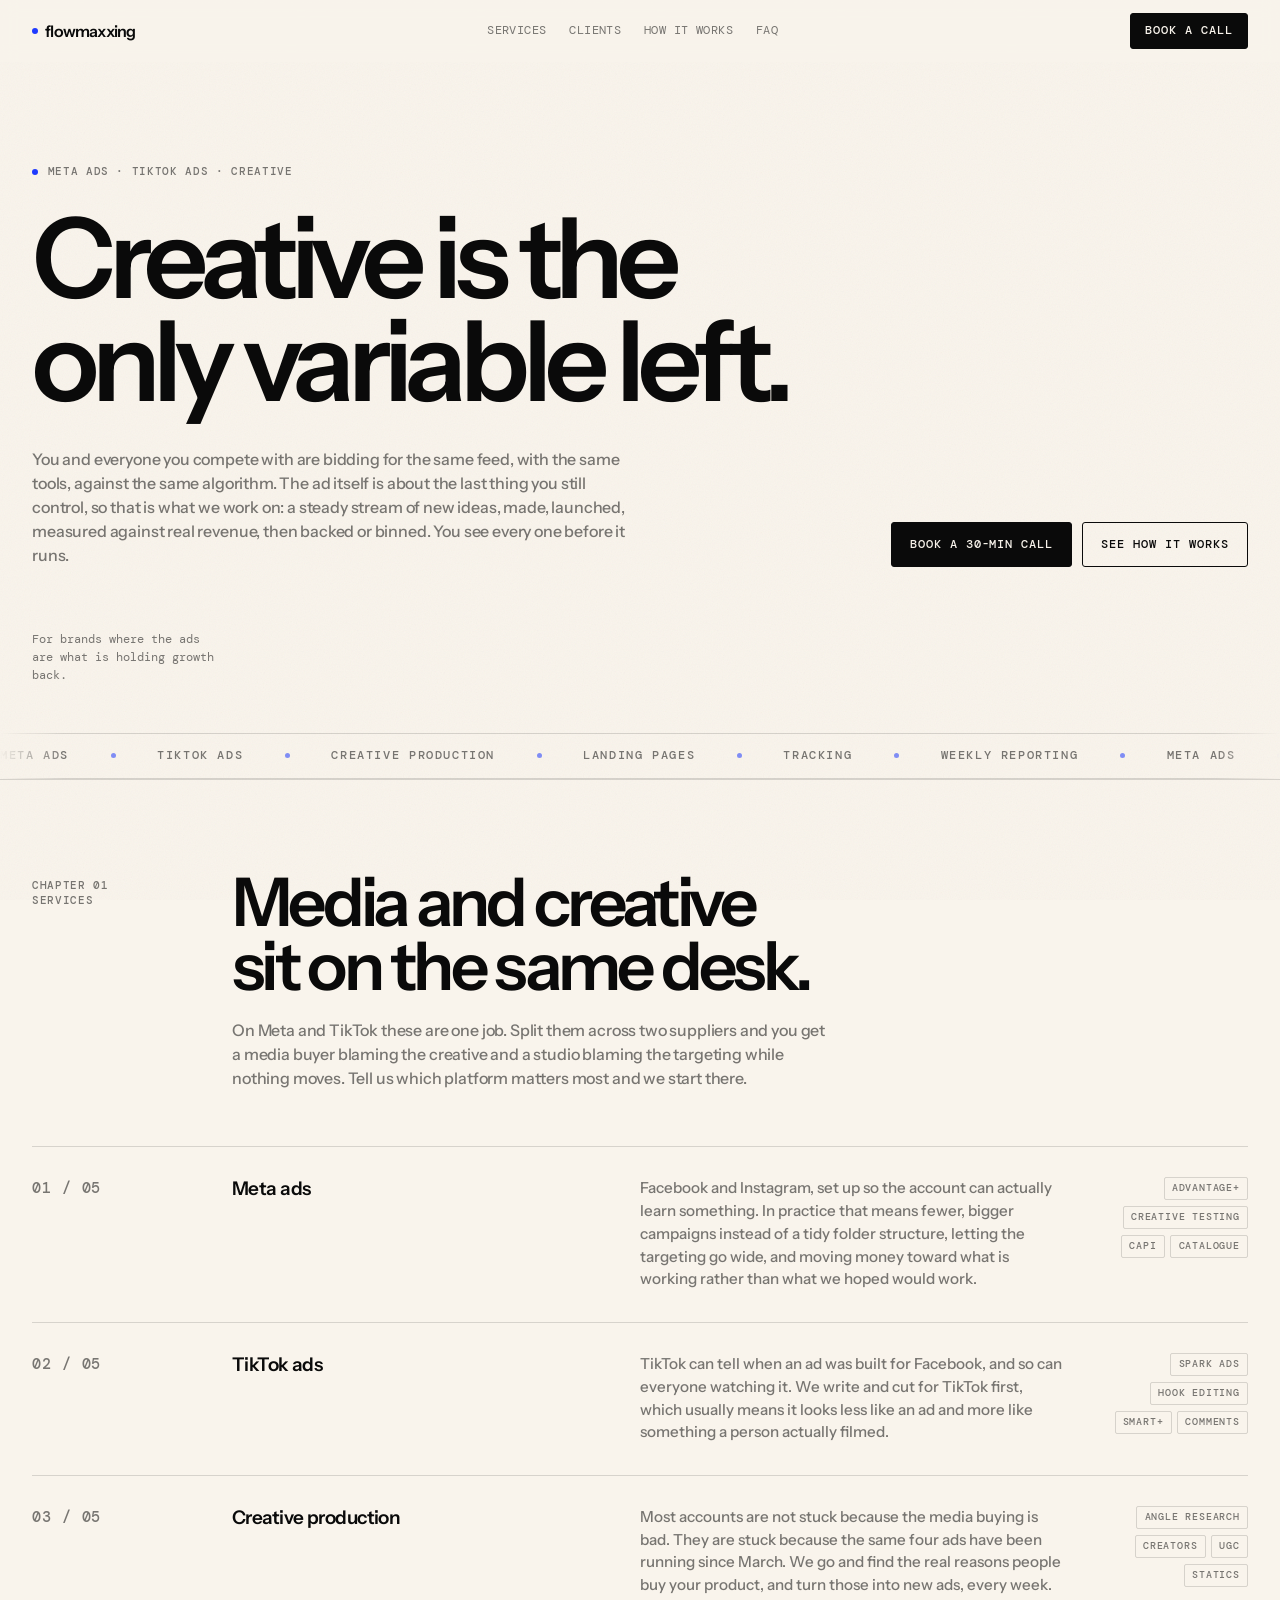
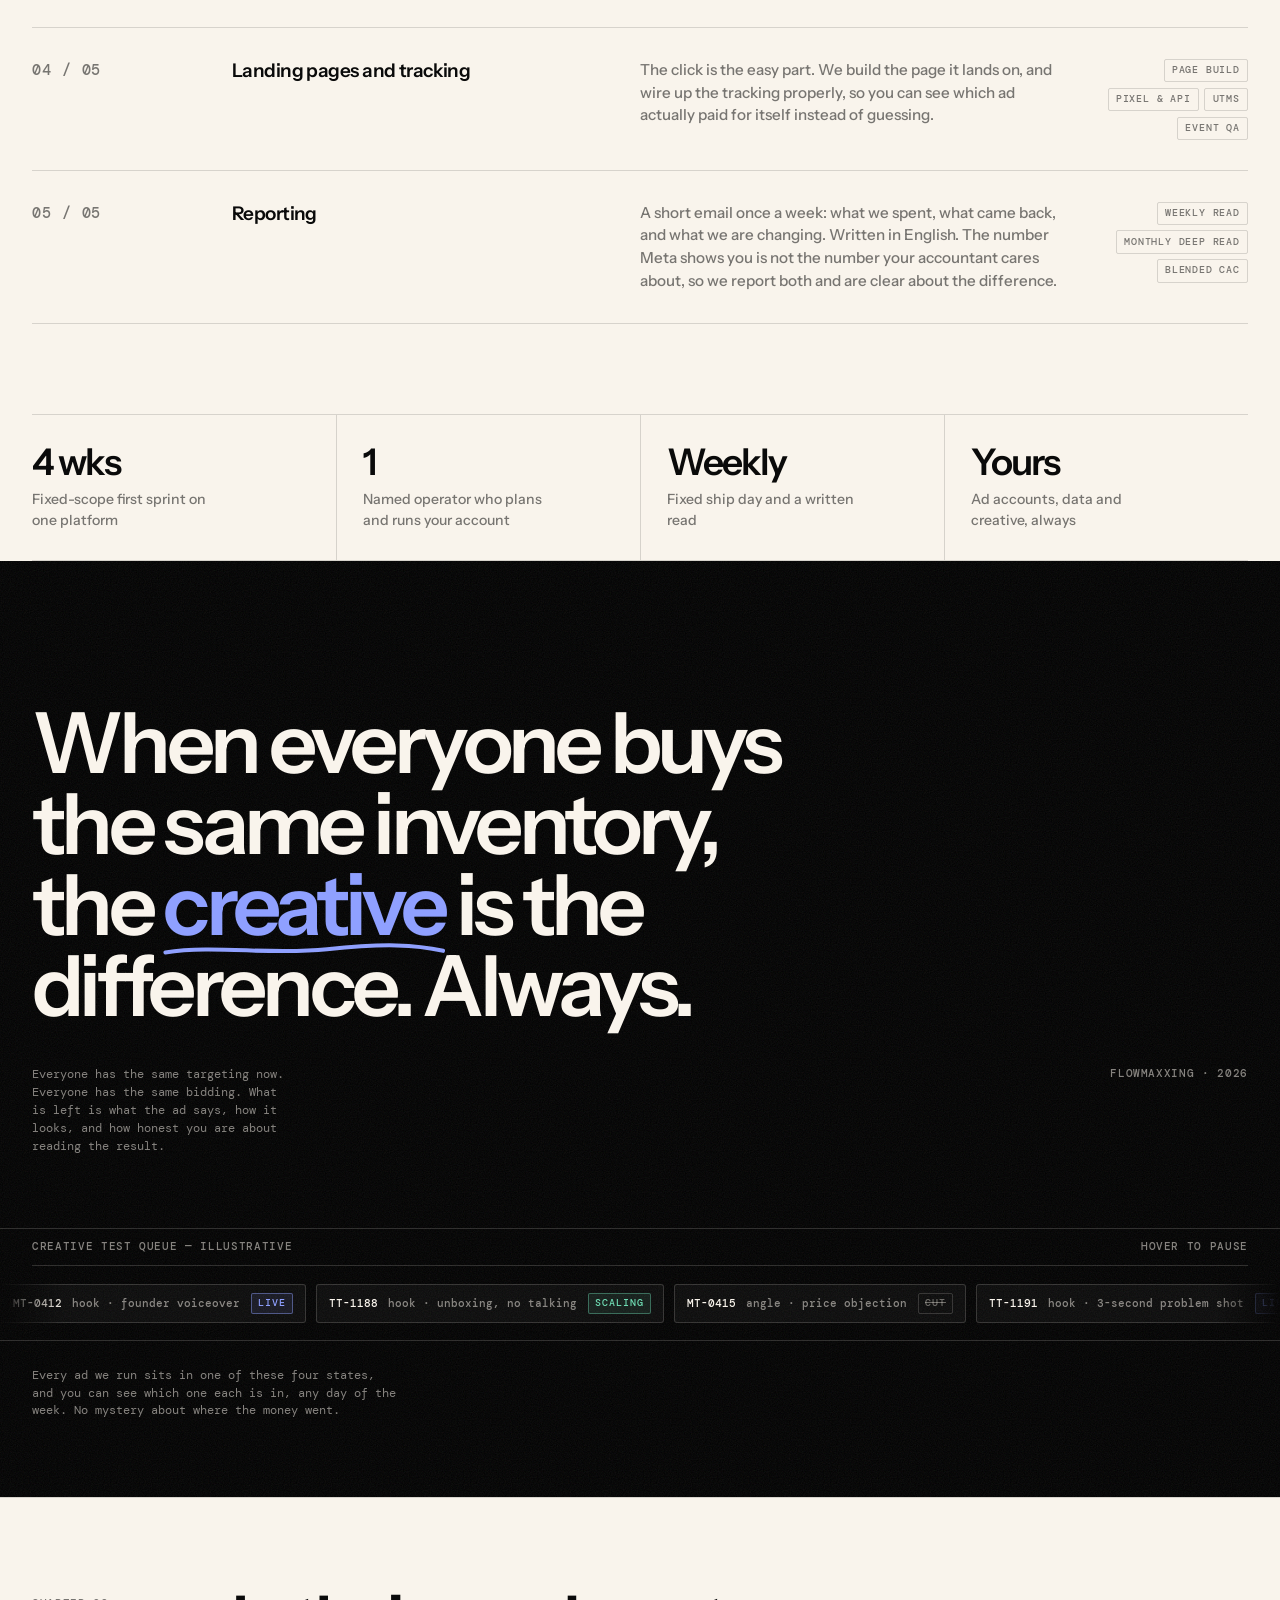
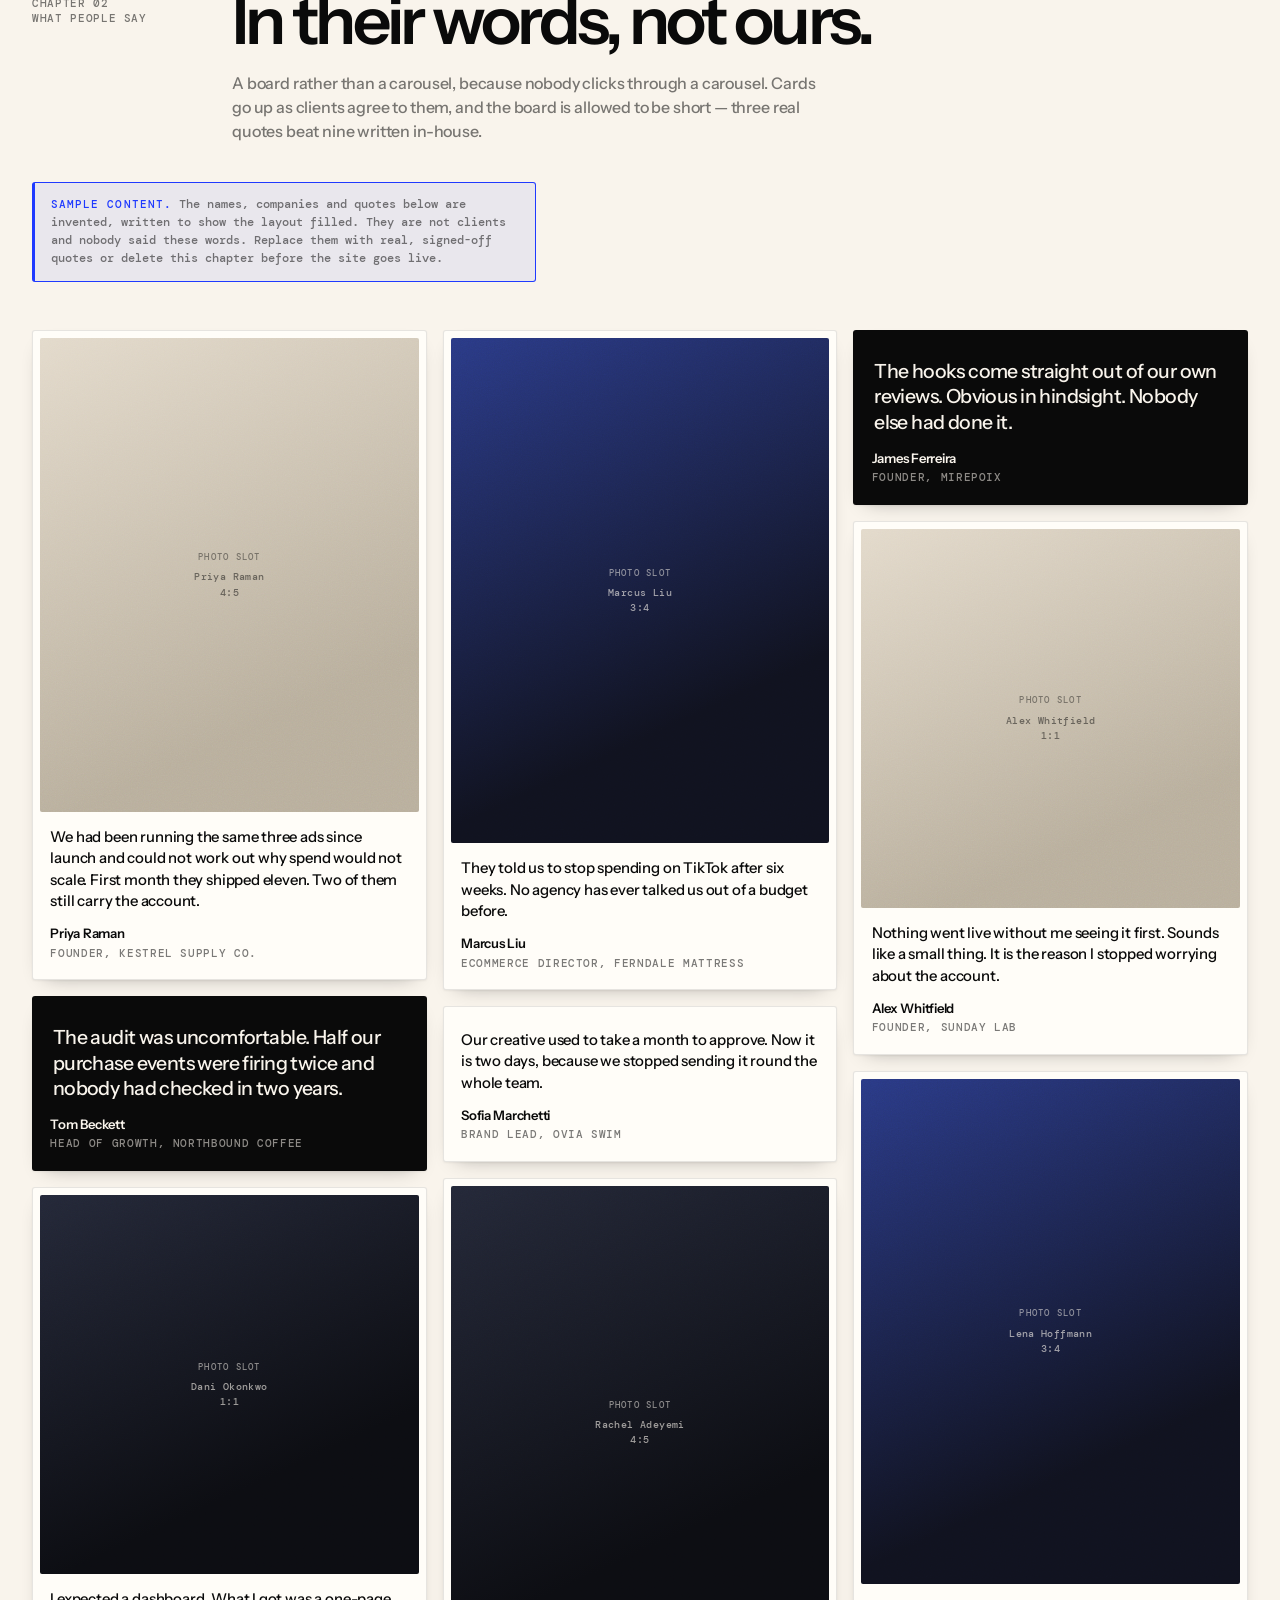
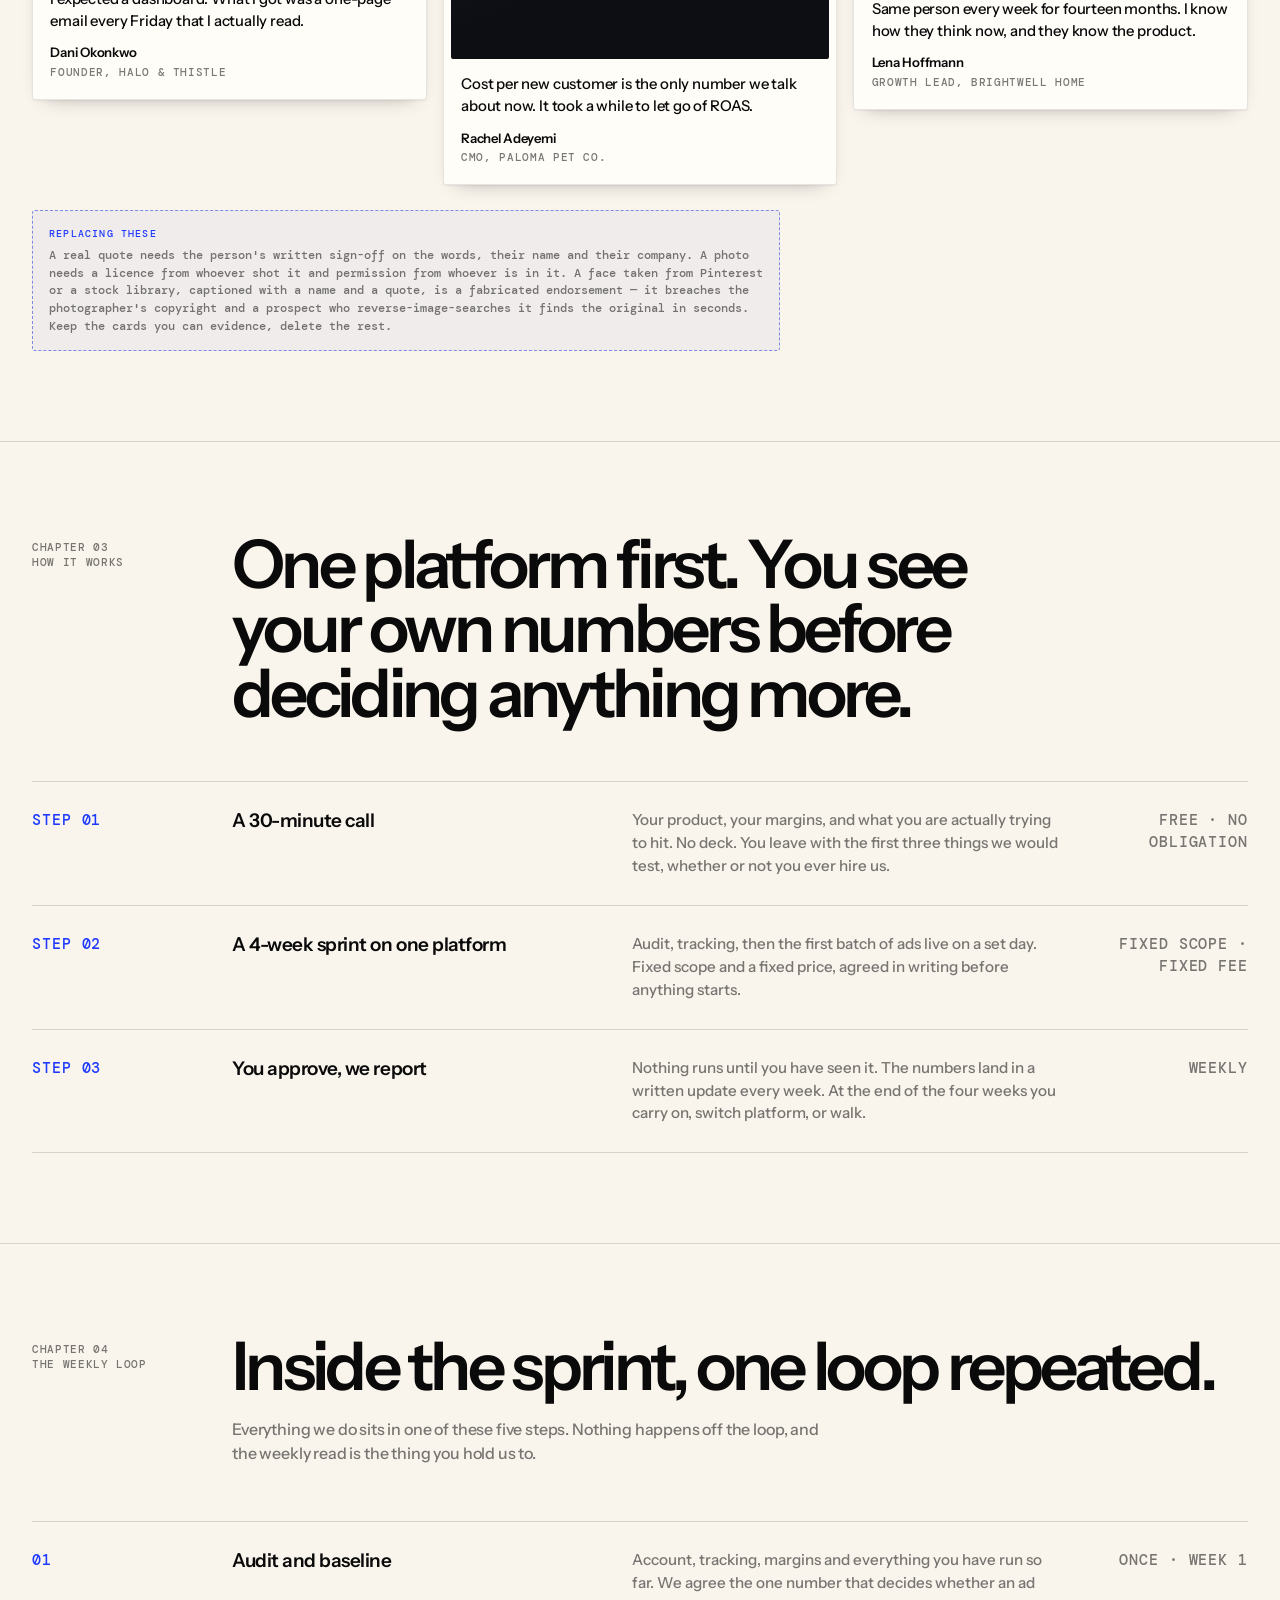
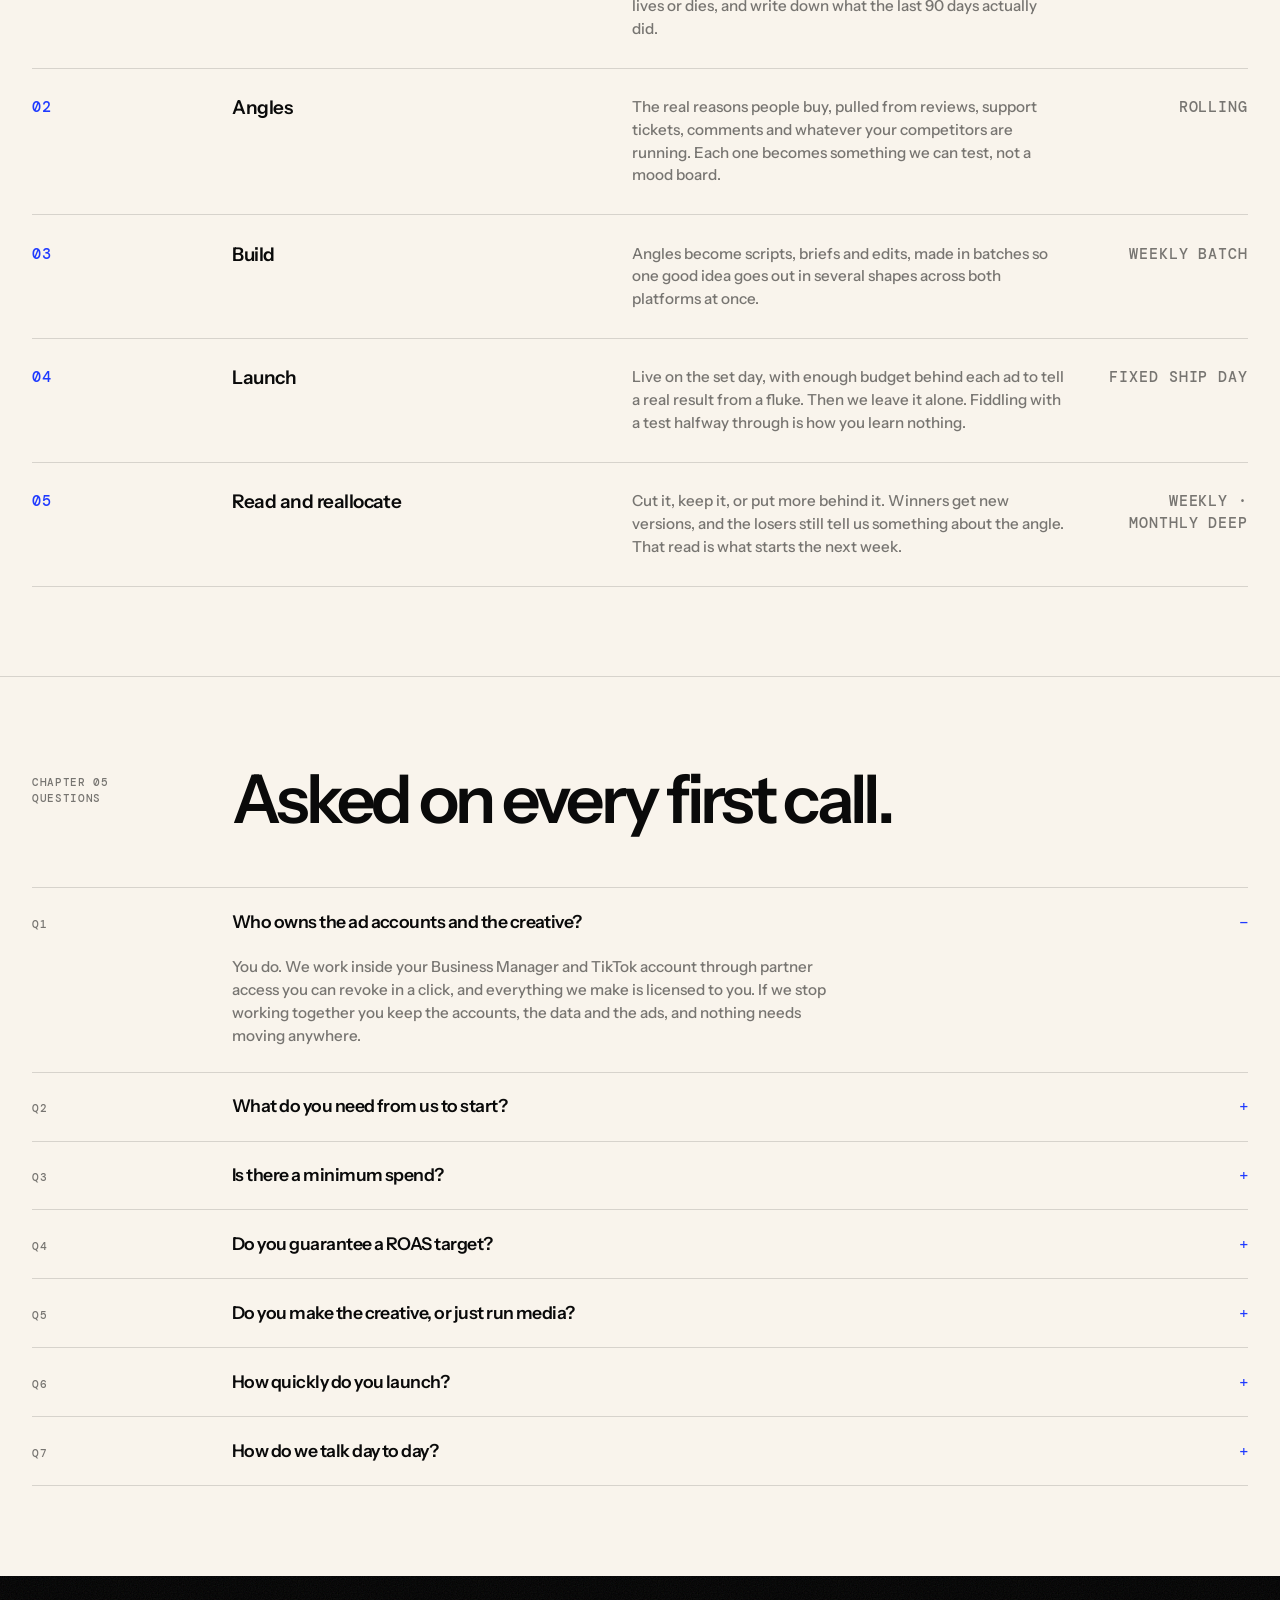
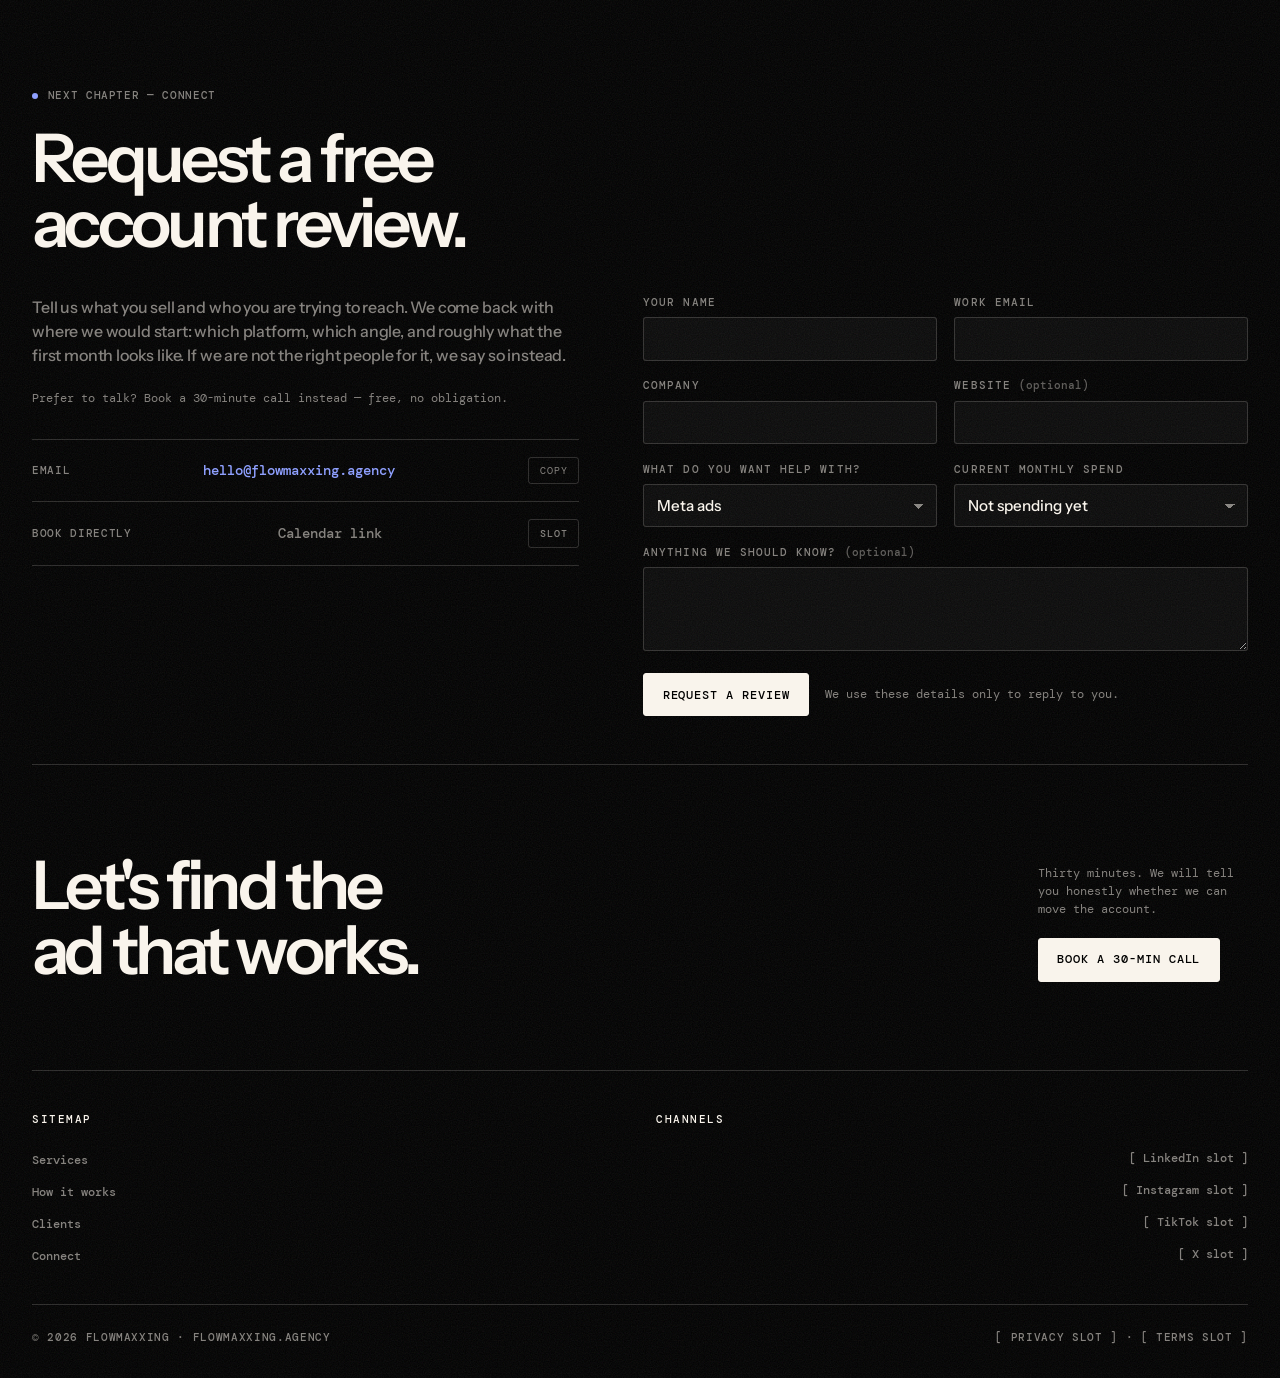
==== commit 9d262bb2: "Remove the hero location line Drops the Remote / base location block and the styles only it used." ====
--- a/index.html
+++ b/index.html
@@ -41,7 +41,6 @@
       </div>
       <div class="hero-corners">
         <p class="micro-s" style="max-width:26ch">For brands where the ads are what is holding growth back.</p>
-        <p class="micro right">Remote<br><span style="color:var(--accent)">[ base location slot ]</span></p>
       </div>
     </div>
   </section>
--- a/styles.css
+++ b/styles.css
@@ -84,8 +84,6 @@
 .hero-sub{margin-top:2.2rem;display:flex;flex-wrap:wrap;gap:2.5rem;align-items:flex-end;justify-content:space-between}
 .cta-row{display:flex;flex-wrap:wrap;gap:.6rem}
 .hero-corners{display:flex;justify-content:space-between;gap:2rem;flex-wrap:wrap;padding-top:clamp(2.5rem,5vw,4rem)}
-.hero-corners .right{text-align:right}
-@media (max-width:620px){.hero-corners .right{text-align:left}}
 
 /* capability marquee */
 .marq{border-top:1px solid var(--rule);border-bottom:1px solid var(--rule);overflow:hidden;padding:.85rem 0;mask-image:linear-gradient(90deg,transparent,#000 5%,#000 95%,transparent)}
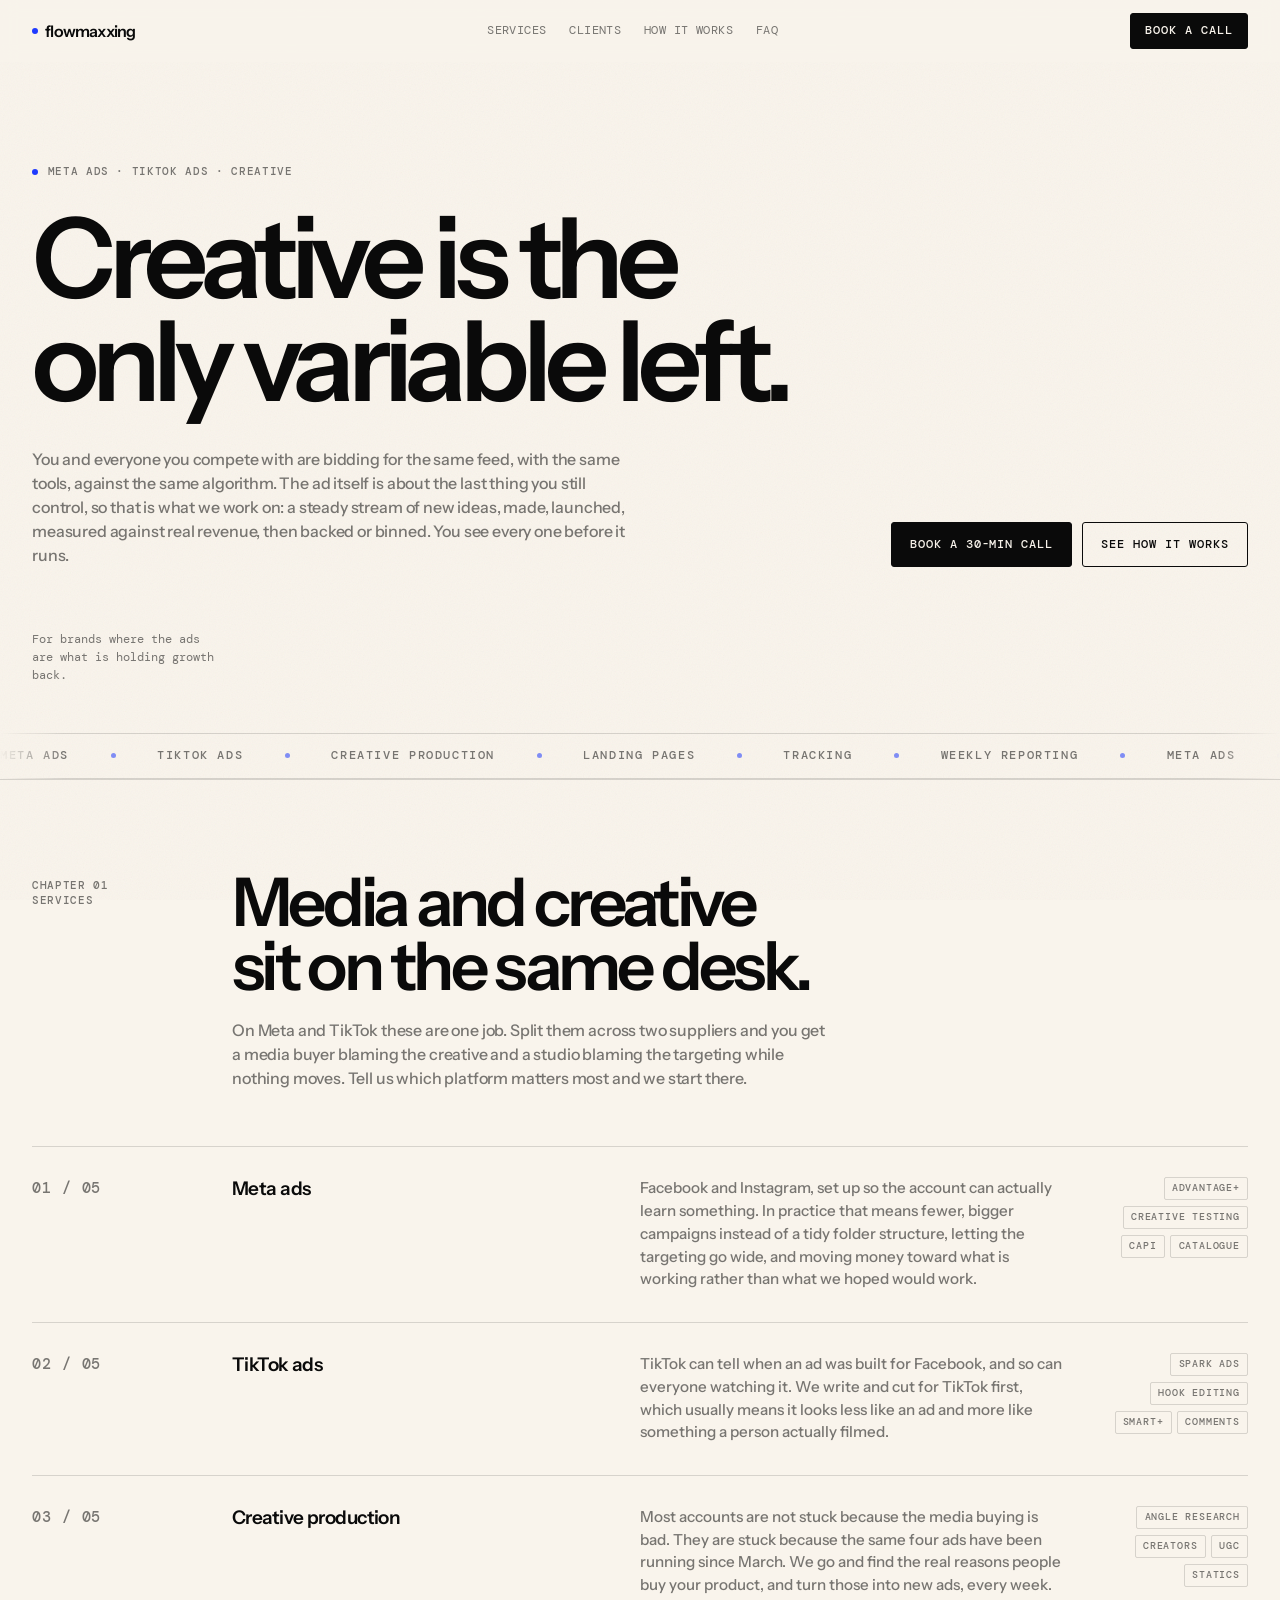
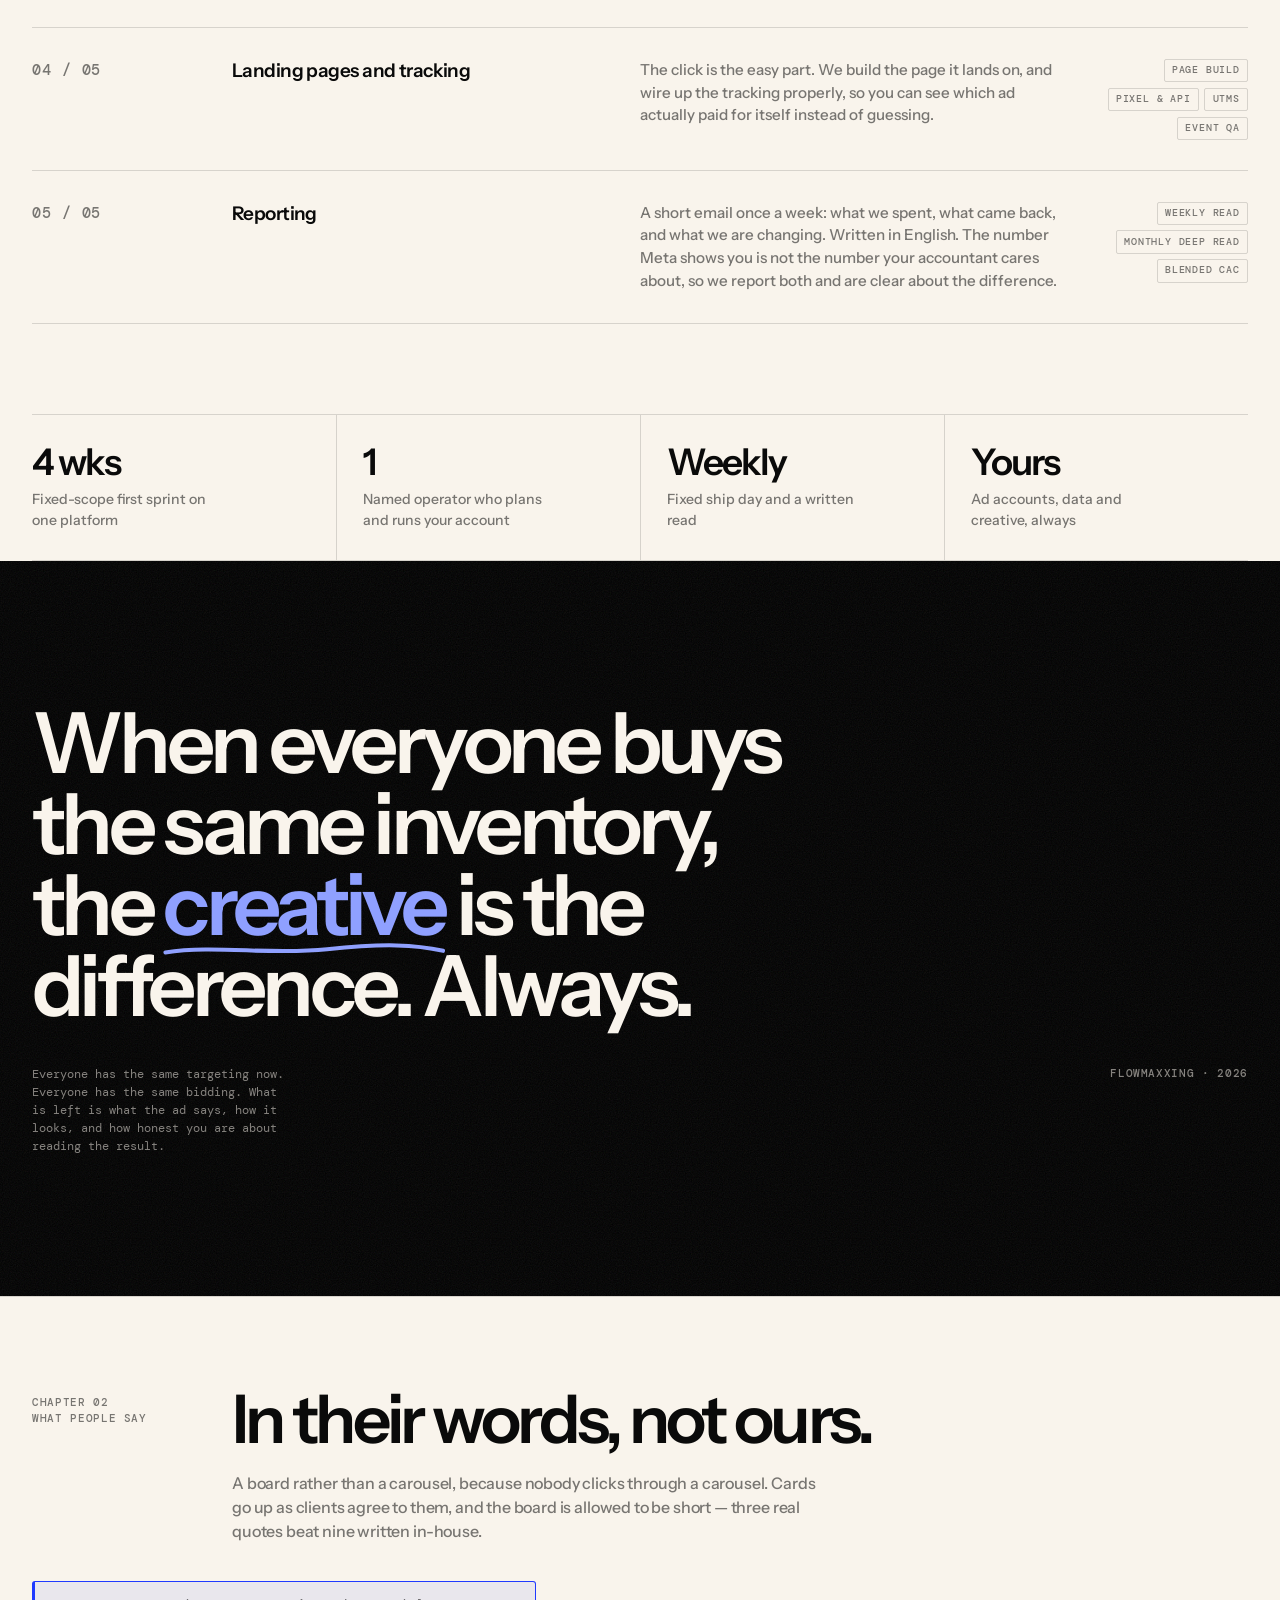
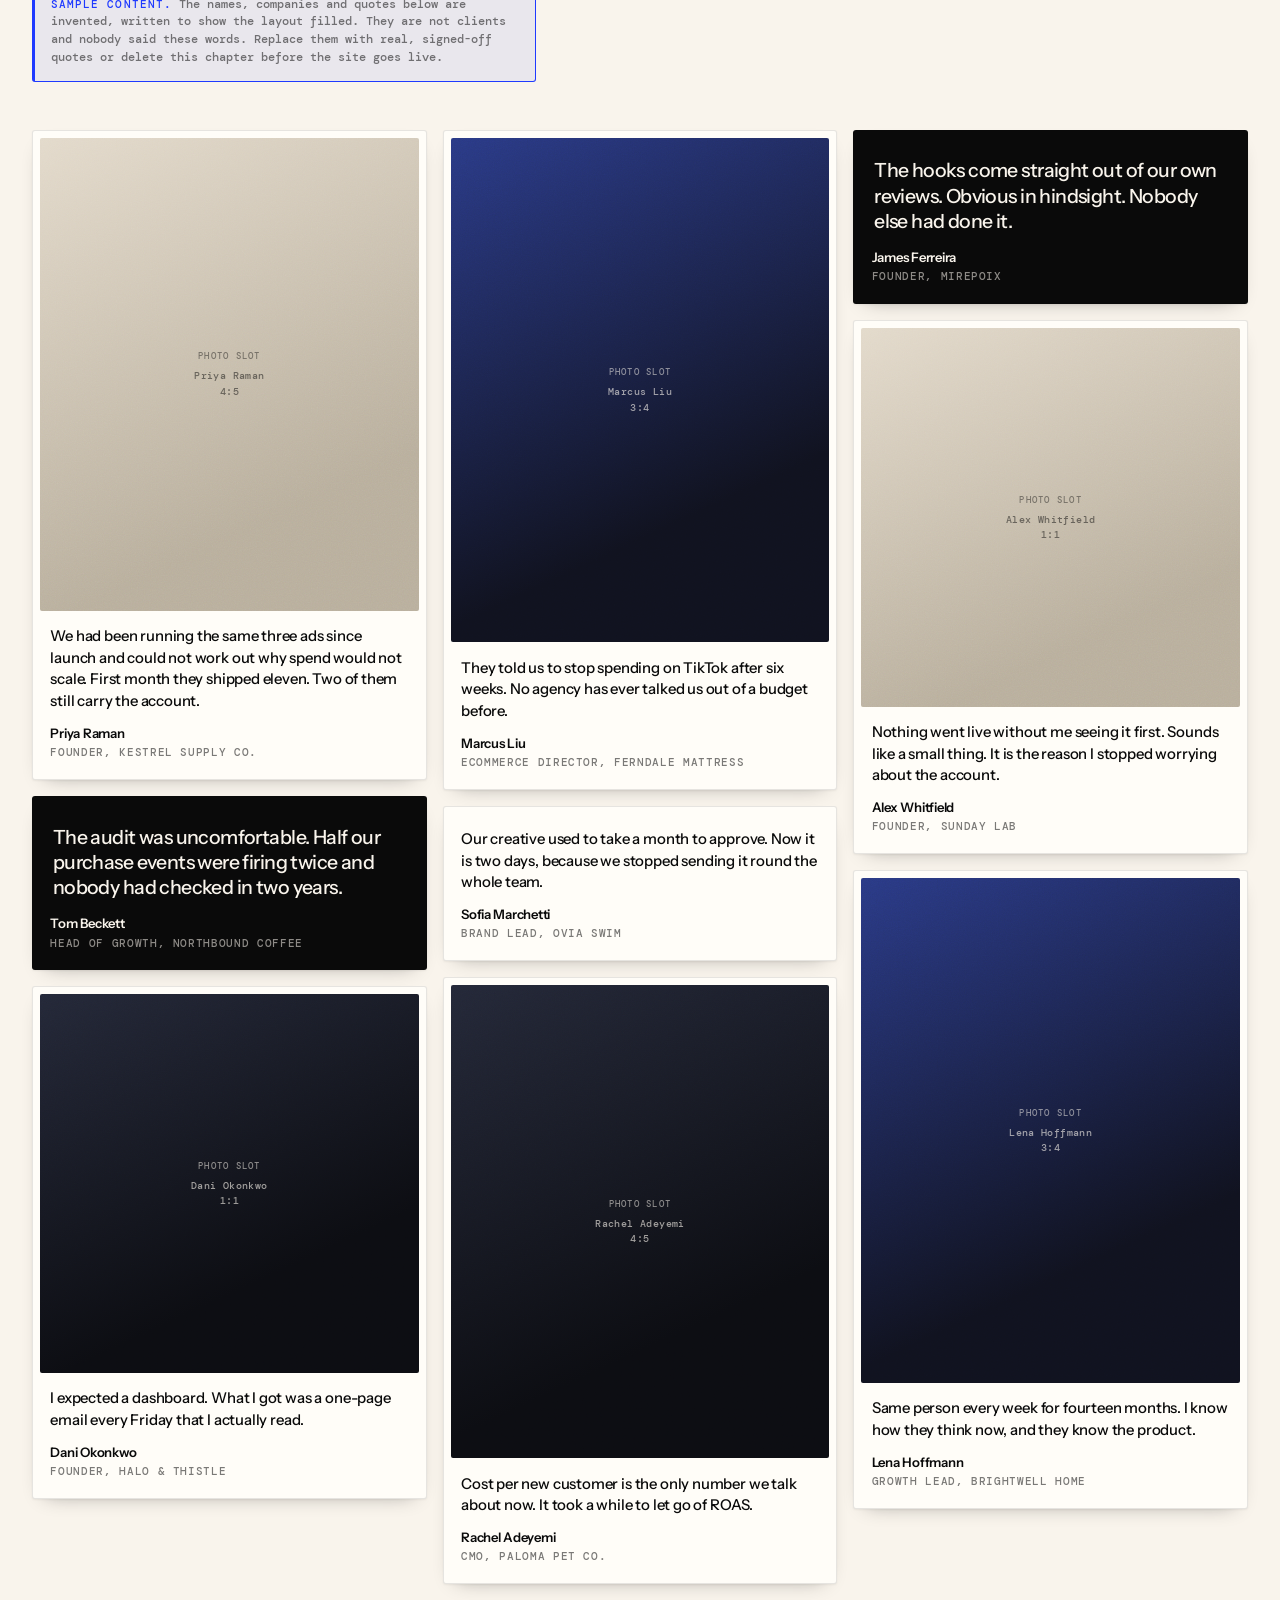
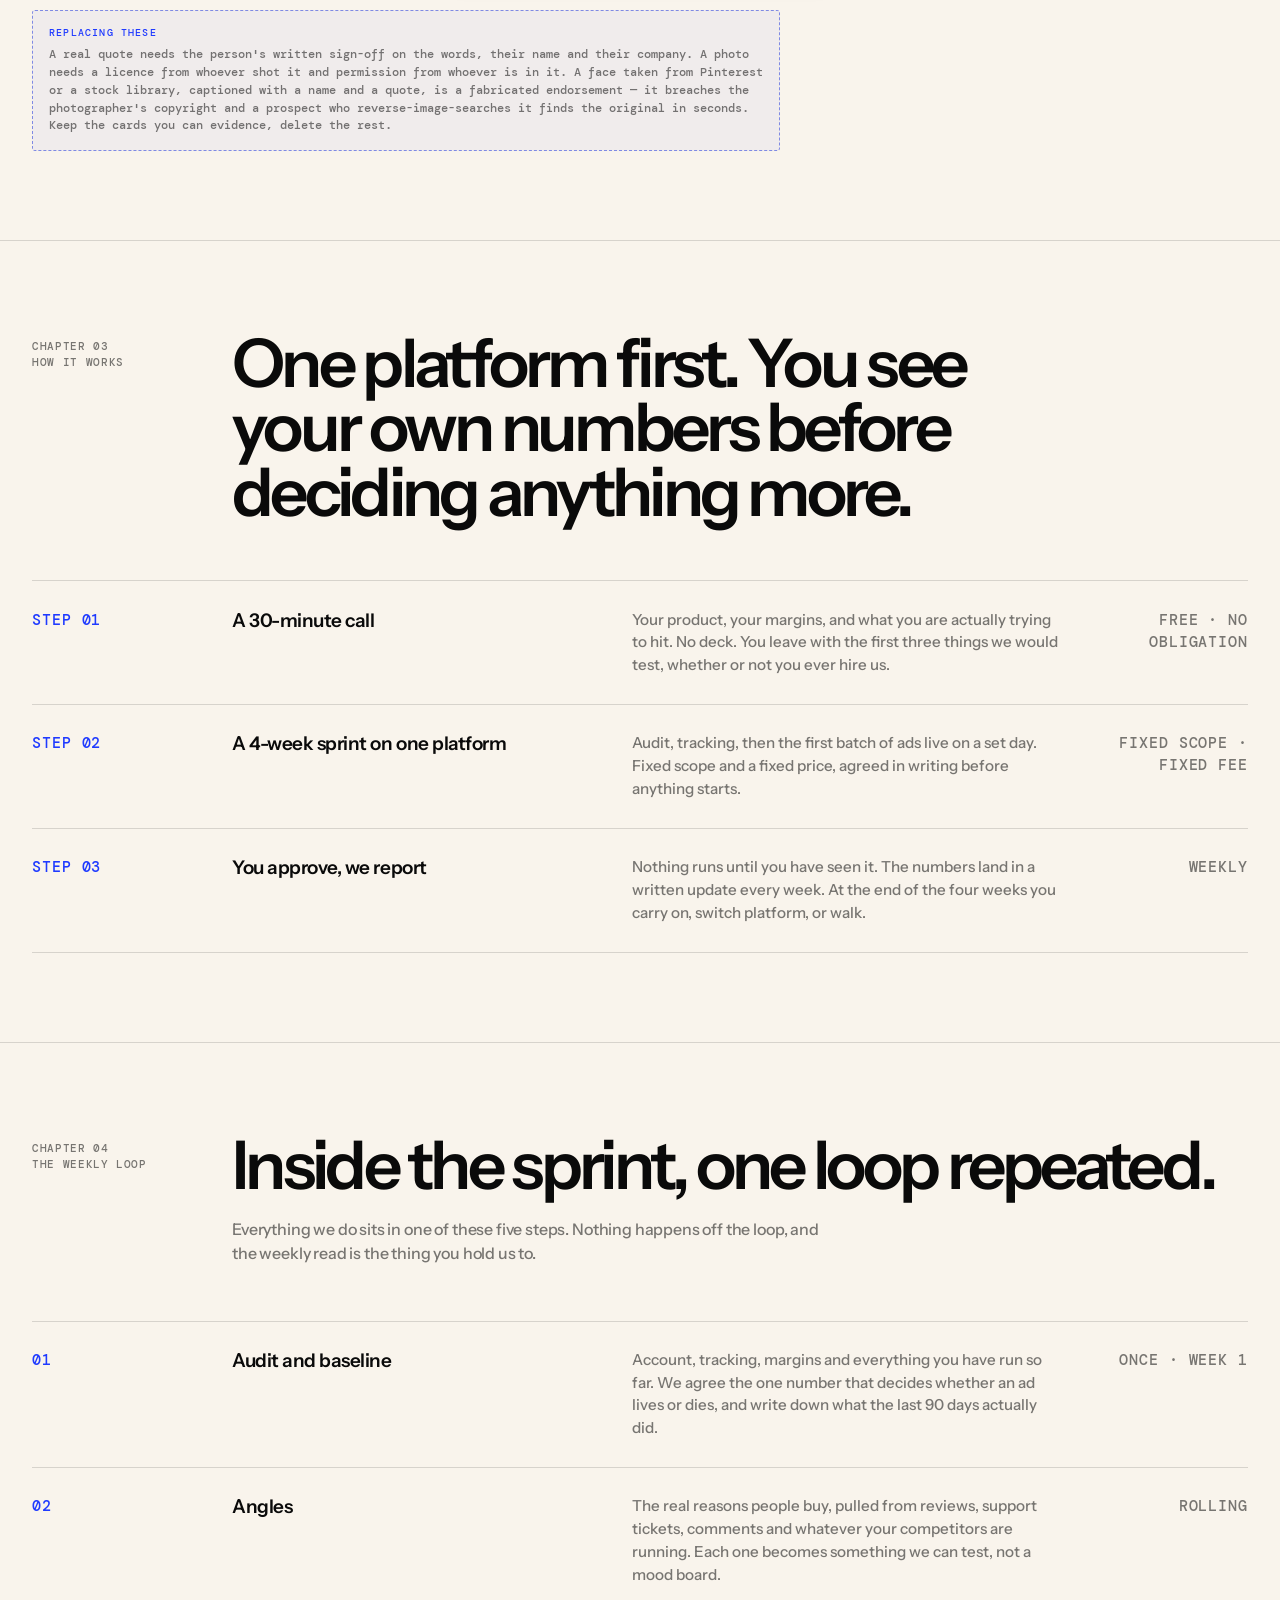
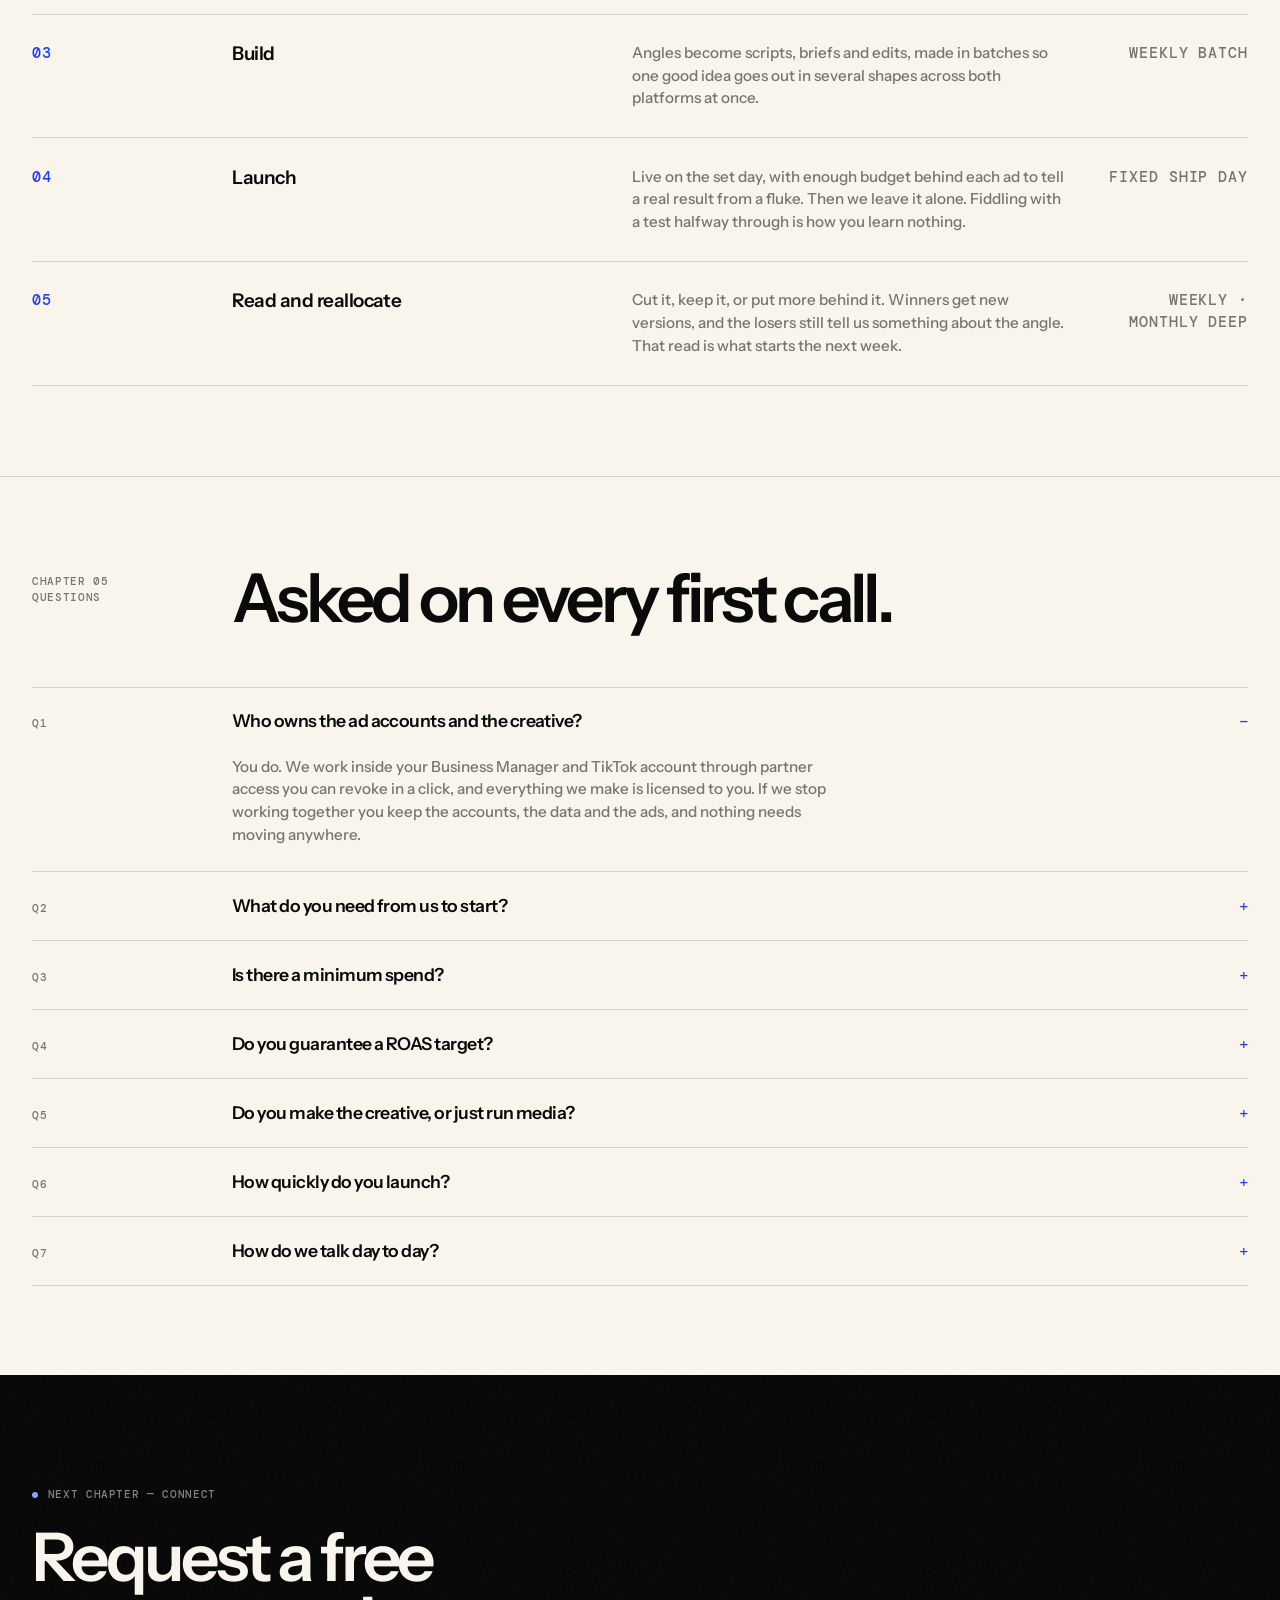
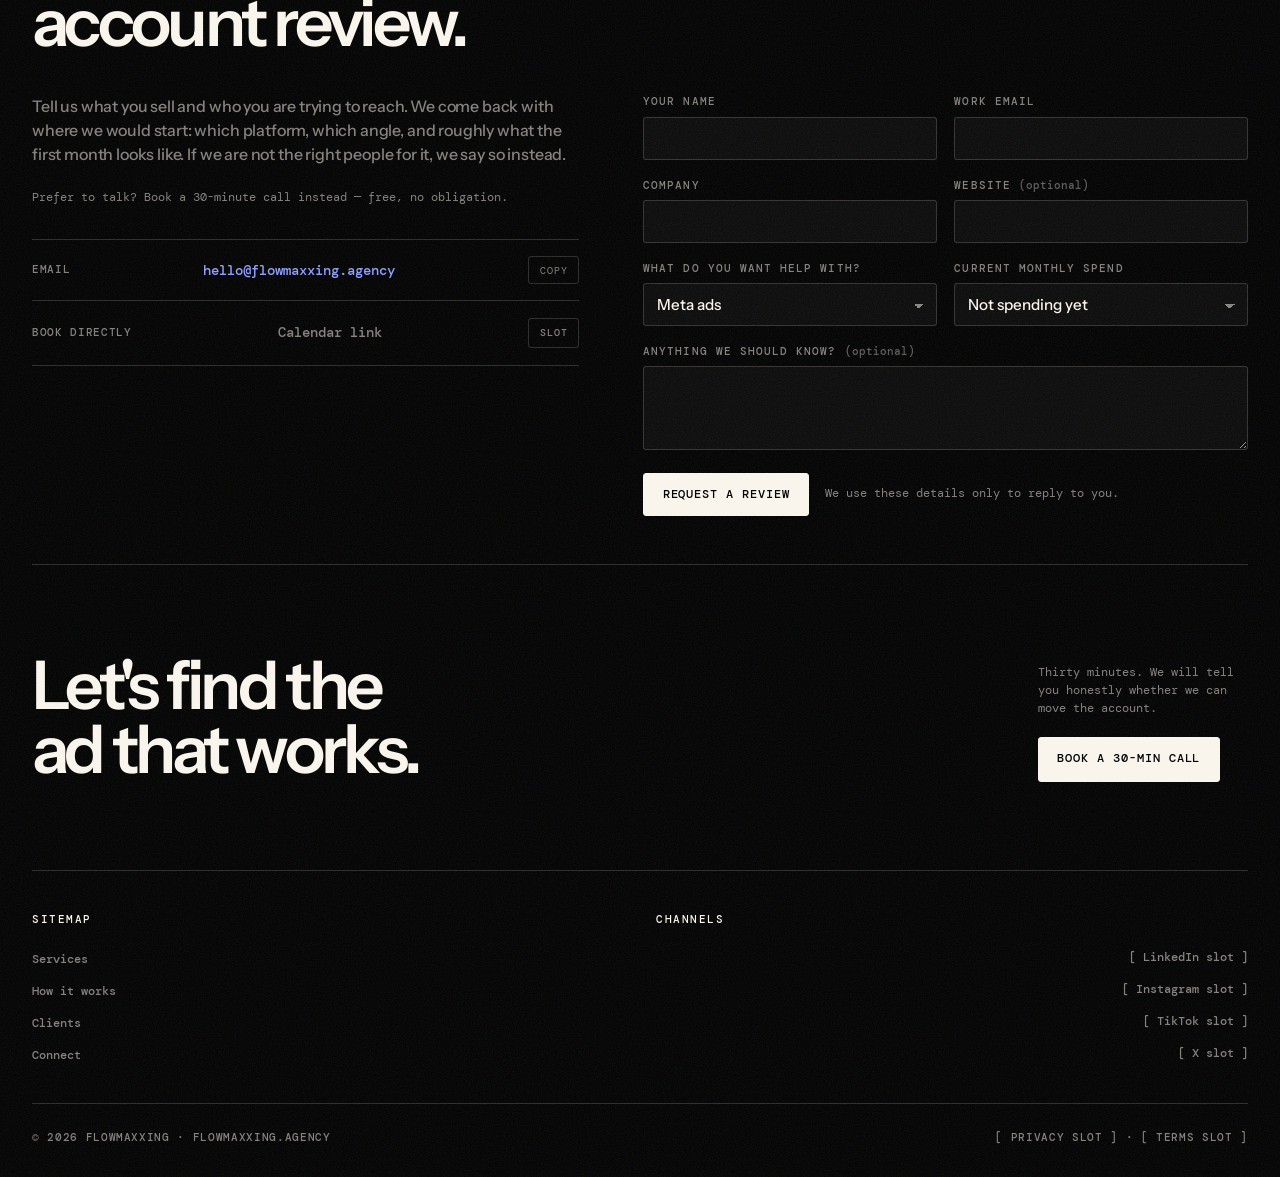
==== commit 6bef546c: "Remove the creative test queue Drops the ticker, its trailing note and the chip and state styles. Th" ====
--- a/index.html
+++ b/index.html
@@ -123,42 +123,7 @@
         </div>
       </div>
 
-      <div class="queue" aria-label="Illustration of a creative test queue">
-        <div class="wrap">
-          <div class="queue-label">
-            <span class="micro">Creative test queue &mdash; illustrative</span>
-            <span class="micro">Hover to pause</span>
-          </div>
-        </div>
-        <div class="queue-track">
-          <div class="queue-run" aria-hidden="true">
-            <span class="chip"><span class="vid">MT-0412</span><span class="hook">hook &middot; founder voiceover</span><span class="state s-live">live</span></span>
-            <span class="chip"><span class="vid">TT-1188</span><span class="hook">hook &middot; unboxing, no talking</span><span class="state s-scale">scaling</span></span>
-            <span class="chip"><span class="vid">MT-0415</span><span class="hook">angle &middot; price objection</span><span class="state s-cut">cut</span></span>
-            <span class="chip"><span class="vid">TT-1191</span><span class="hook">hook &middot; 3-second problem shot</span><span class="state s-live">live</span></span>
-            <span class="chip"><span class="vid">MT-0418</span><span class="hook">static &middot; side-by-side</span><span class="state s-queue">queued</span></span>
-            <span class="chip"><span class="vid">TT-1195</span><span class="hook">angle &middot; routine, day 14</span><span class="state s-live">live</span></span>
-            <span class="chip"><span class="vid">MT-0421</span><span class="hook">hook &middot; review screenshot</span><span class="state s-cut">cut</span></span>
-            <span class="chip"><span class="vid">TT-1202</span><span class="hook">format &middot; split-screen react</span><span class="state s-queue">queued</span></span>
-            <span class="chip"><span class="vid">MT-0424</span><span class="hook">angle &middot; gifting season</span><span class="state s-scale">scaling</span></span>
-            <span class="chip"><span class="vid">TT-1207</span><span class="hook">hook &middot; "nobody tells you"</span><span class="state s-queue">queued</span></span>
-            <span class="chip"><span class="vid">MT-0412</span><span class="hook">hook &middot; founder voiceover</span><span class="state s-live">live</span></span>
-            <span class="chip"><span class="vid">TT-1188</span><span class="hook">hook &middot; unboxing, no talking</span><span class="state s-scale">scaling</span></span>
-            <span class="chip"><span class="vid">MT-0415</span><span class="hook">angle &middot; price objection</span><span class="state s-cut">cut</span></span>
-            <span class="chip"><span class="vid">TT-1191</span><span class="hook">hook &middot; 3-second problem shot</span><span class="state s-live">live</span></span>
-            <span class="chip"><span class="vid">MT-0418</span><span class="hook">static &middot; side-by-side</span><span class="state s-queue">queued</span></span>
-            <span class="chip"><span class="vid">TT-1195</span><span class="hook">angle &middot; routine, day 14</span><span class="state s-live">live</span></span>
-            <span class="chip"><span class="vid">MT-0421</span><span class="hook">hook &middot; review screenshot</span><span class="state s-cut">cut</span></span>
-            <span class="chip"><span class="vid">TT-1202</span><span class="hook">format &middot; split-screen react</span><span class="state s-queue">queued</span></span>
-            <span class="chip"><span class="vid">MT-0424</span><span class="hook">angle &middot; gifting season</span><span class="state s-scale">scaling</span></span>
-            <span class="chip"><span class="vid">TT-1207</span><span class="hook">hook &middot; "nobody tells you"</span><span class="state s-queue">queued</span></span>
-          </div>
-        </div>
-      </div>
-
-      <div class="wrap" style="padding-top:1.6rem;padding-bottom:clamp(3rem,6vw,5rem)">
-        <p class="micro-s" style="max-width:52ch">Every ad we run sits in one of these four states, and you can see which one each is in, any day of the week. No mystery about where the money went.</p>
-      </div>
+
     </div>
   </section>
 
--- a/styles.css
+++ b/styles.css
@@ -146,27 +146,6 @@
   .facts .cell{padding:1.2rem 0;border-left:0}
   .facts .cell + .cell{padding-left:0;border-top:1px solid var(--rule)}
 }
-
-/* ---------- statement (black) ---------- */
-.statement{padding:clamp(4.5rem,11vw,9rem) 0 0}
-.statement h2{max-width:17ch;font-size:clamp(2.2rem,6.6vw,5.4rem)}
-.statement .em{color:var(--accent-lift)}
-.statement-foot{display:flex;justify-content:space-between;gap:2rem;flex-wrap:wrap;margin-top:2.5rem}
-
-.queue{margin-top:clamp(3rem,6vw,4.5rem);border-top:1px solid var(--night-rule);border-bottom:1px solid var(--night-rule)}
-.queue-label{display:flex;justify-content:space-between;align-items:center;gap:1rem;flex-wrap:wrap;padding:.65rem 0;border-bottom:1px solid var(--night-rule)}
-.queue-track{overflow:hidden;padding:1.1rem 0;mask-image:linear-gradient(90deg,transparent,#000 5%,#000 95%,transparent)}
-.queue-run{display:flex;gap:.6rem;width:max-content;animation:marq 52s linear infinite}
-.queue:hover .queue-run{animation-play-state:paused}
-@media (prefers-reduced-motion:reduce){.queue-run{animation:none}.queue-track{overflow-x:auto}}
-.chip{display:flex;align-items:center;gap:.65rem;flex:none;border:1px solid var(--night-rule);border-radius:3px;background:rgba(249,244,236,.04);padding:.5rem .75rem;font-family:var(--f-mono);font-size:.7rem;white-space:nowrap}
-.chip .vid{color:var(--night-text)}
-.chip .hook{color:var(--night-muted)}
-.state{text-transform:uppercase;letter-spacing:.1em;font-size:.6rem;padding:.14rem .4rem;border-radius:2px;border:1px solid}
-.s-live{color:var(--accent-lift);border-color:rgba(143,160,255,.45);background:rgba(143,160,255,.1)}
-.s-scale{color:var(--good);border-color:rgba(111,220,179,.4);background:rgba(111,220,179,.09)}
-.s-queue{color:var(--night-muted);border-color:var(--night-rule)}
-.s-cut{color:rgba(249,244,236,.4);border-color:var(--night-rule);text-decoration:line-through;text-decoration-thickness:1px}
 
 /* ---------- steps (how it works / loop) ---------- */
 .steps{margin-top:clamp(2.5rem,5vw,3.5rem);border-top:1px solid var(--rule)}
@@ -303,3 +282,9 @@
   font-family:var(--f-mono);font-size:.72rem;line-height:1.55;color:var(--muted);
 }
 .sample-flag strong{color:var(--accent);font-weight:500;text-transform:uppercase;letter-spacing:.1em;font-size:.66rem}
+
+/* ---------- statement (black) ---------- */
+.statement{padding:clamp(4.5rem,11vw,9rem) 0}
+.statement h2{max-width:17ch;font-size:clamp(2.2rem,6.6vw,5.4rem)}
+.statement .em{color:var(--accent-lift)}
+.statement-foot{display:flex;justify-content:space-between;gap:2rem;flex-wrap:wrap;margin-top:2.5rem}
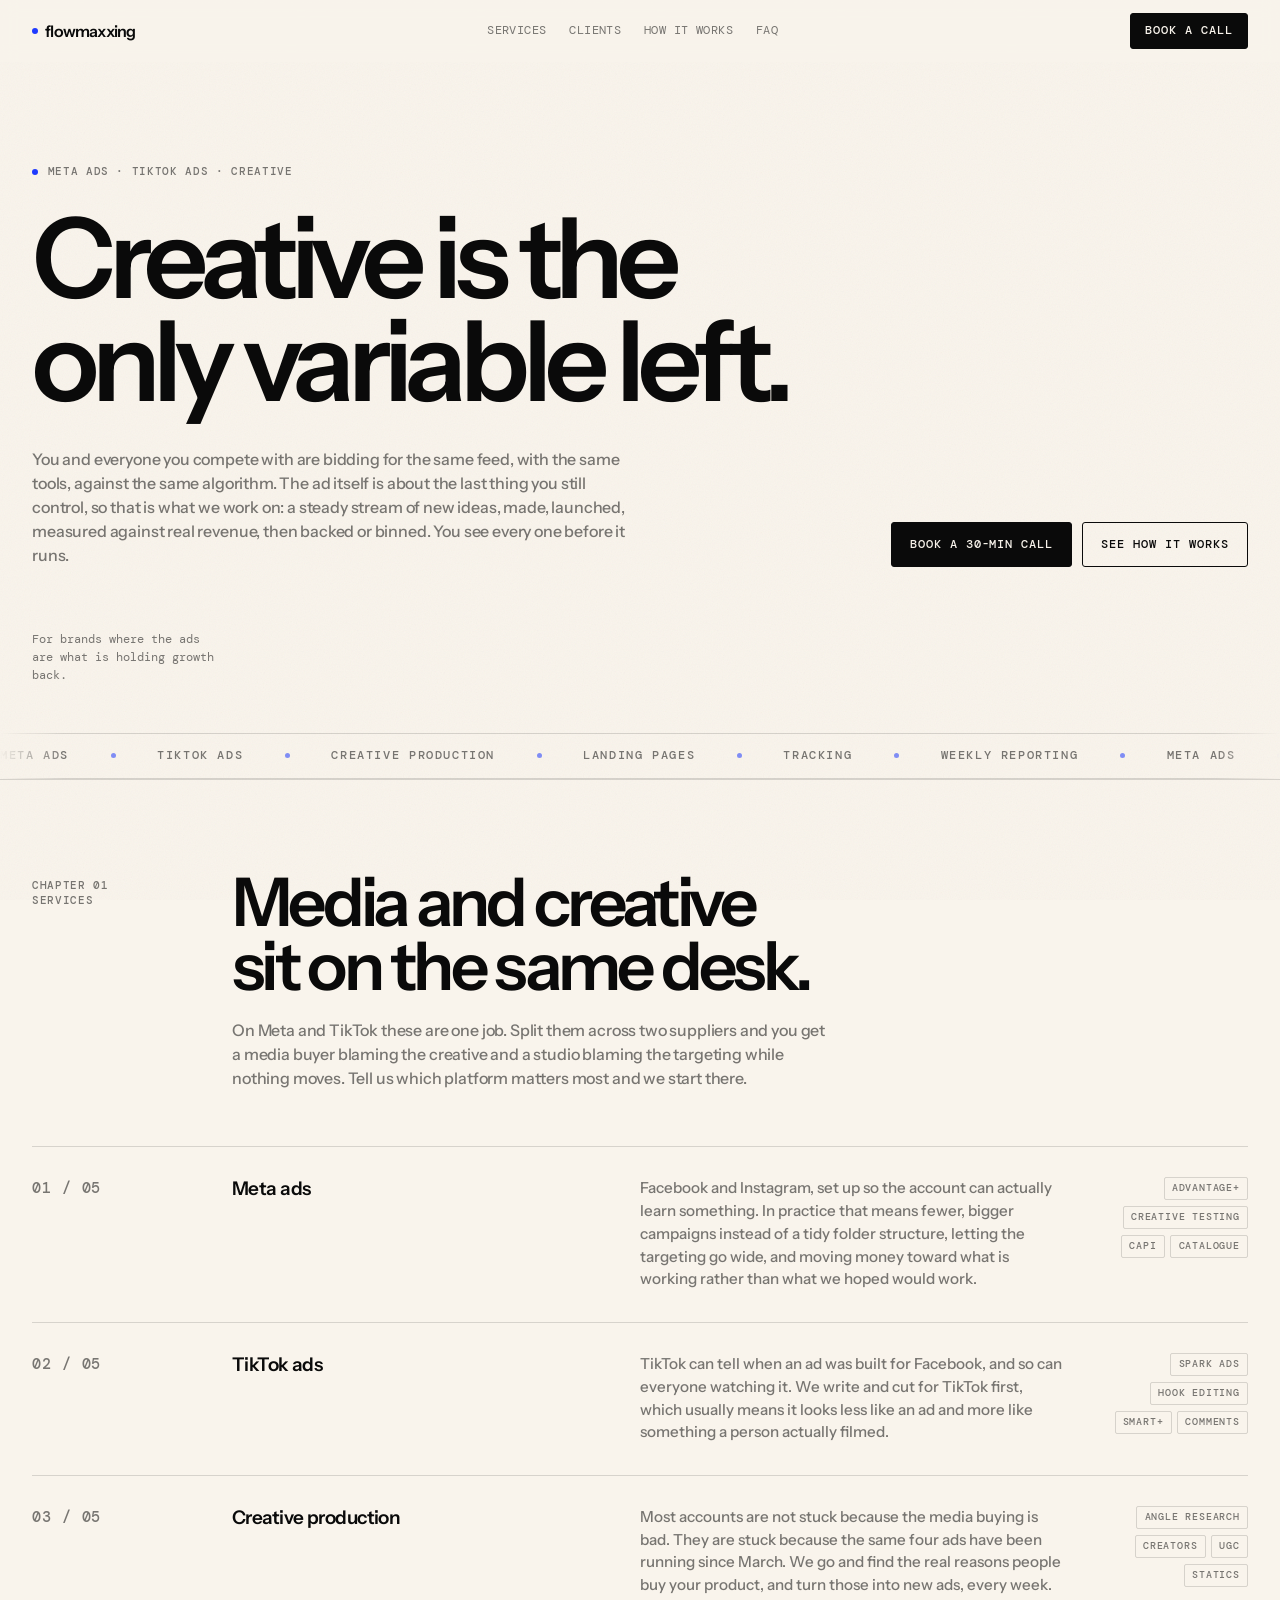
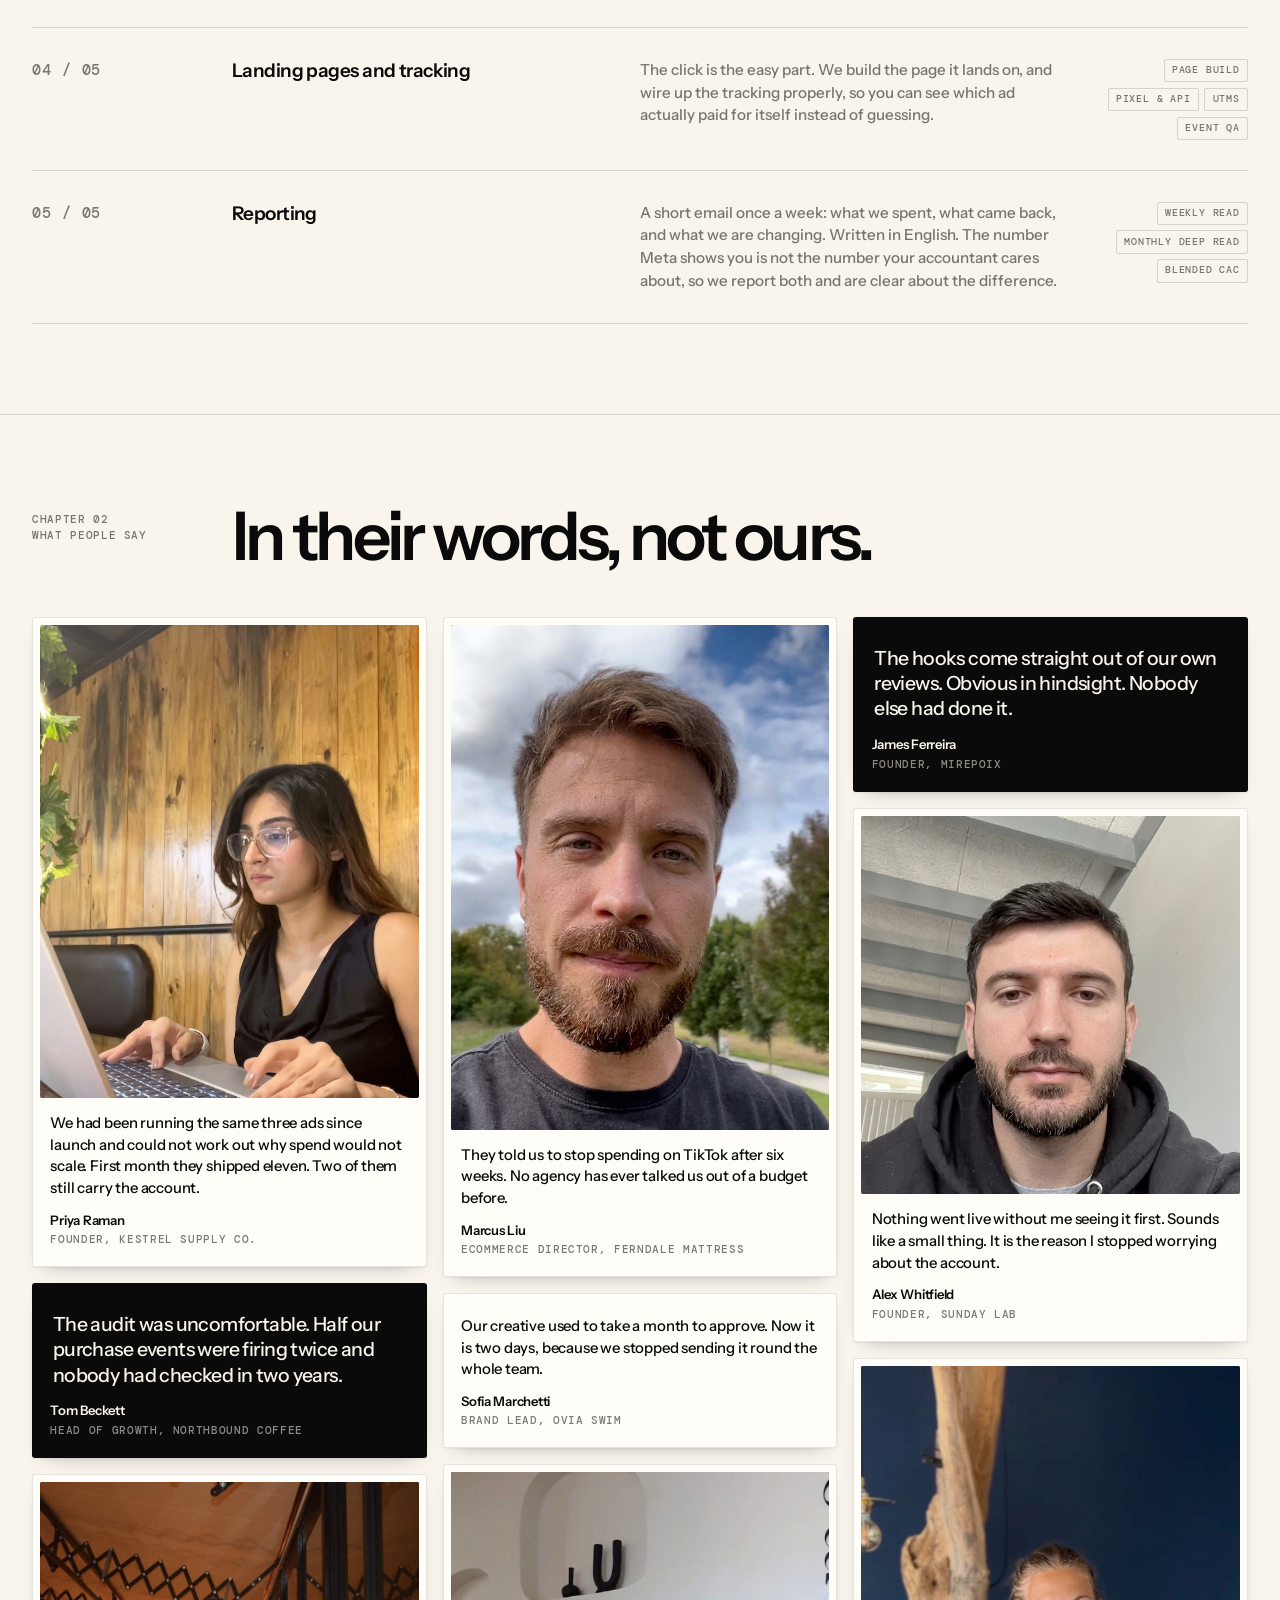
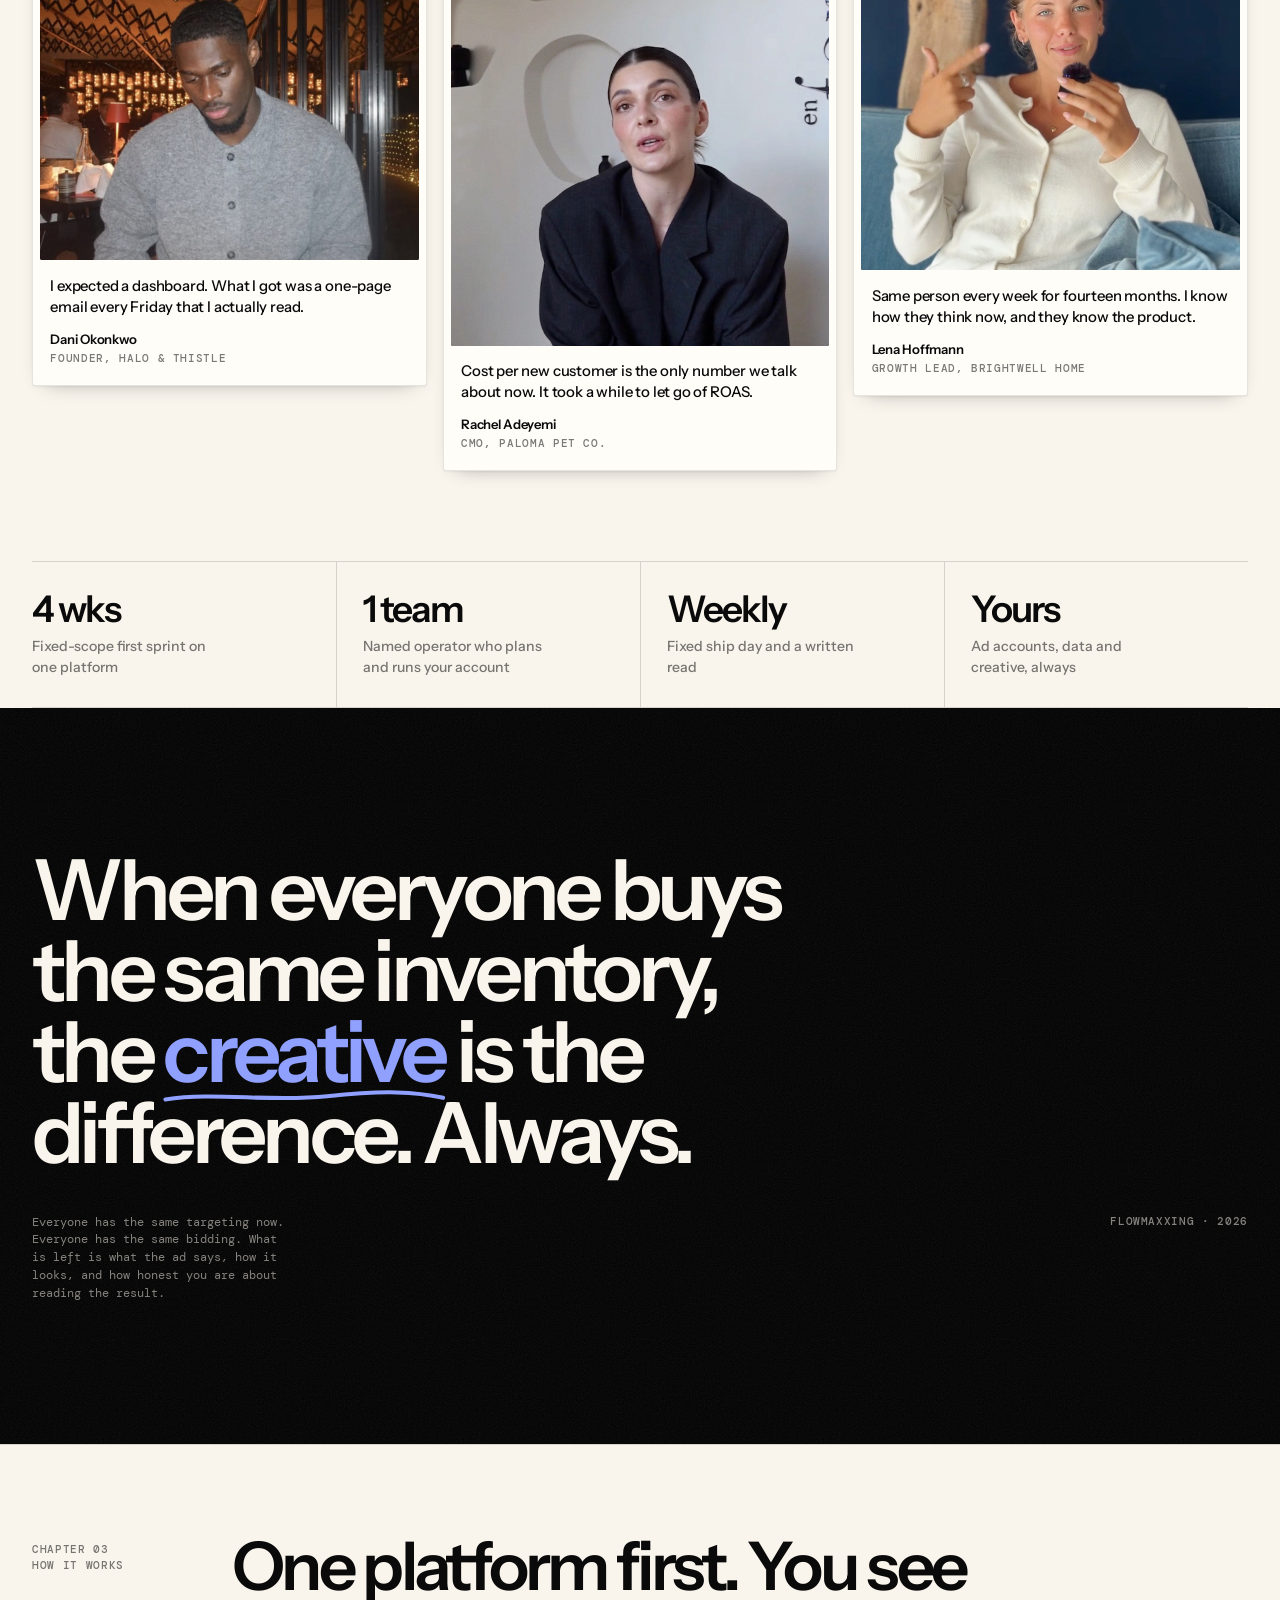
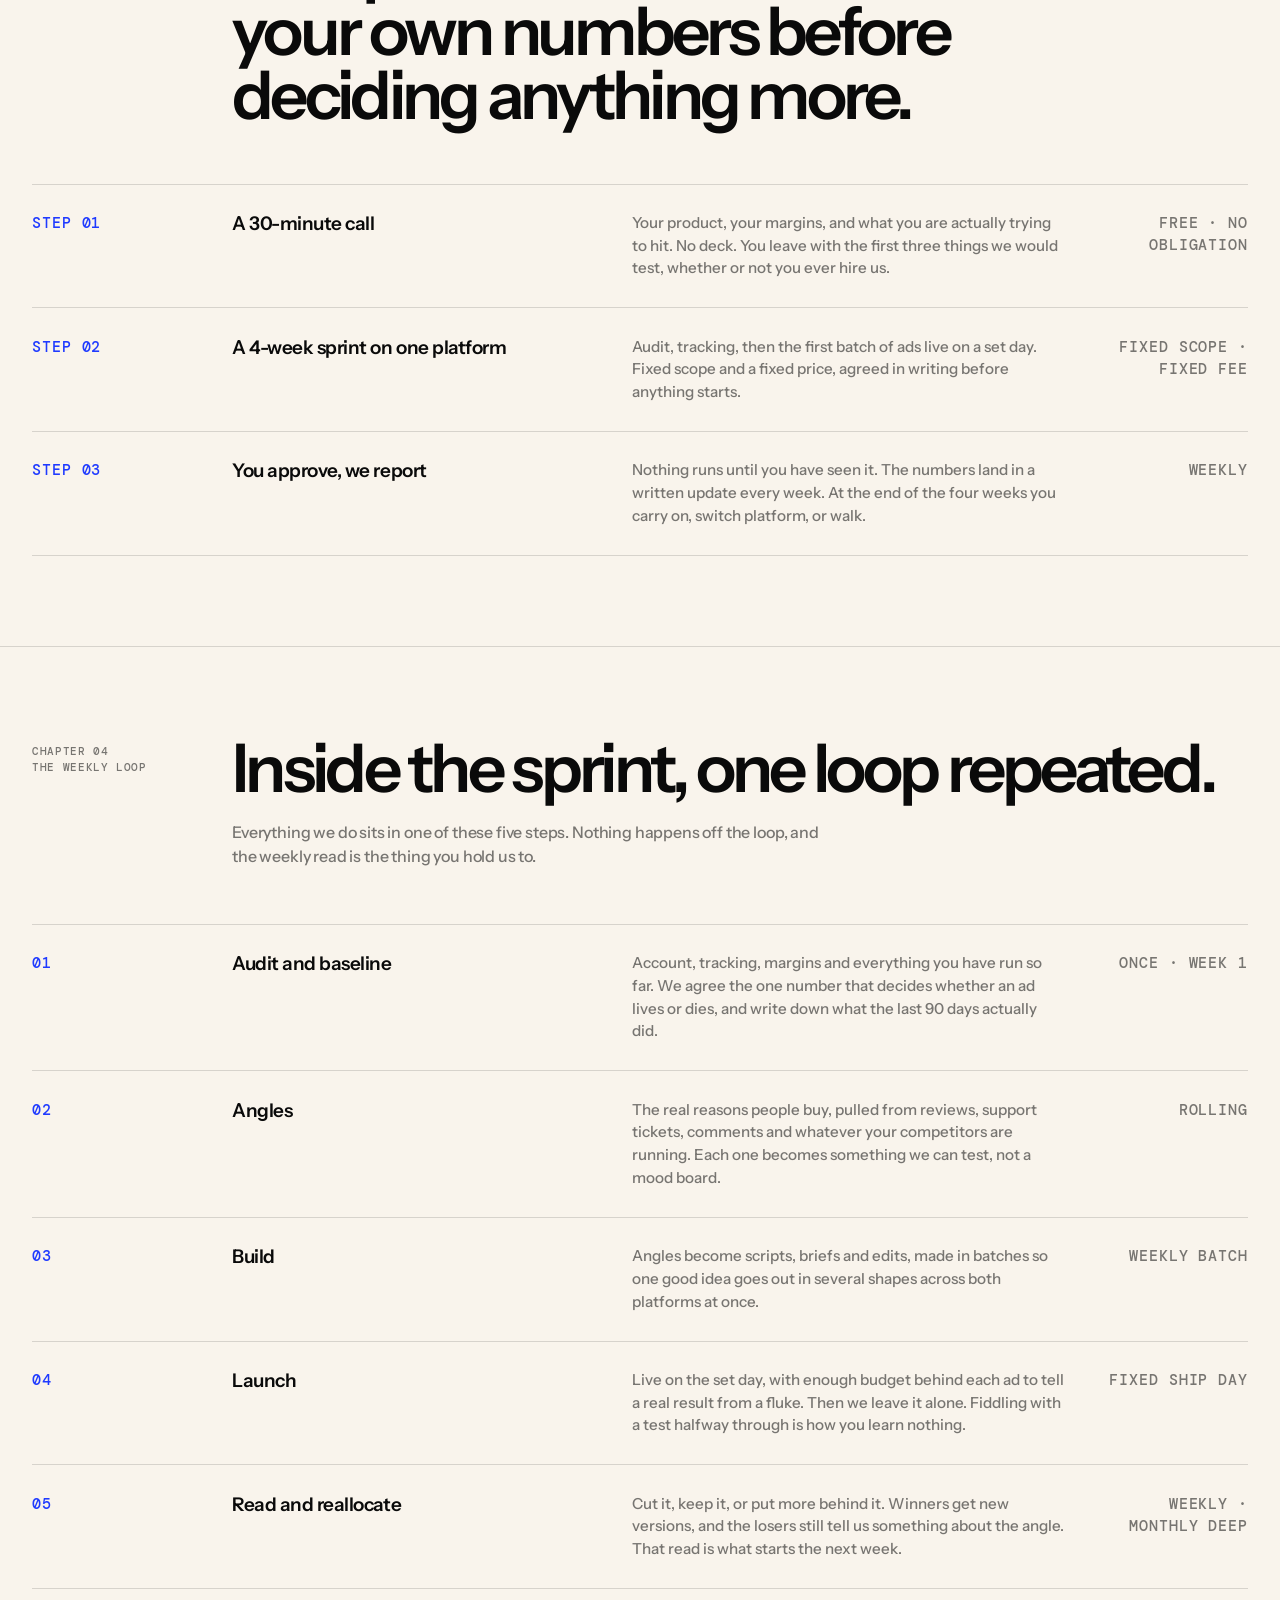
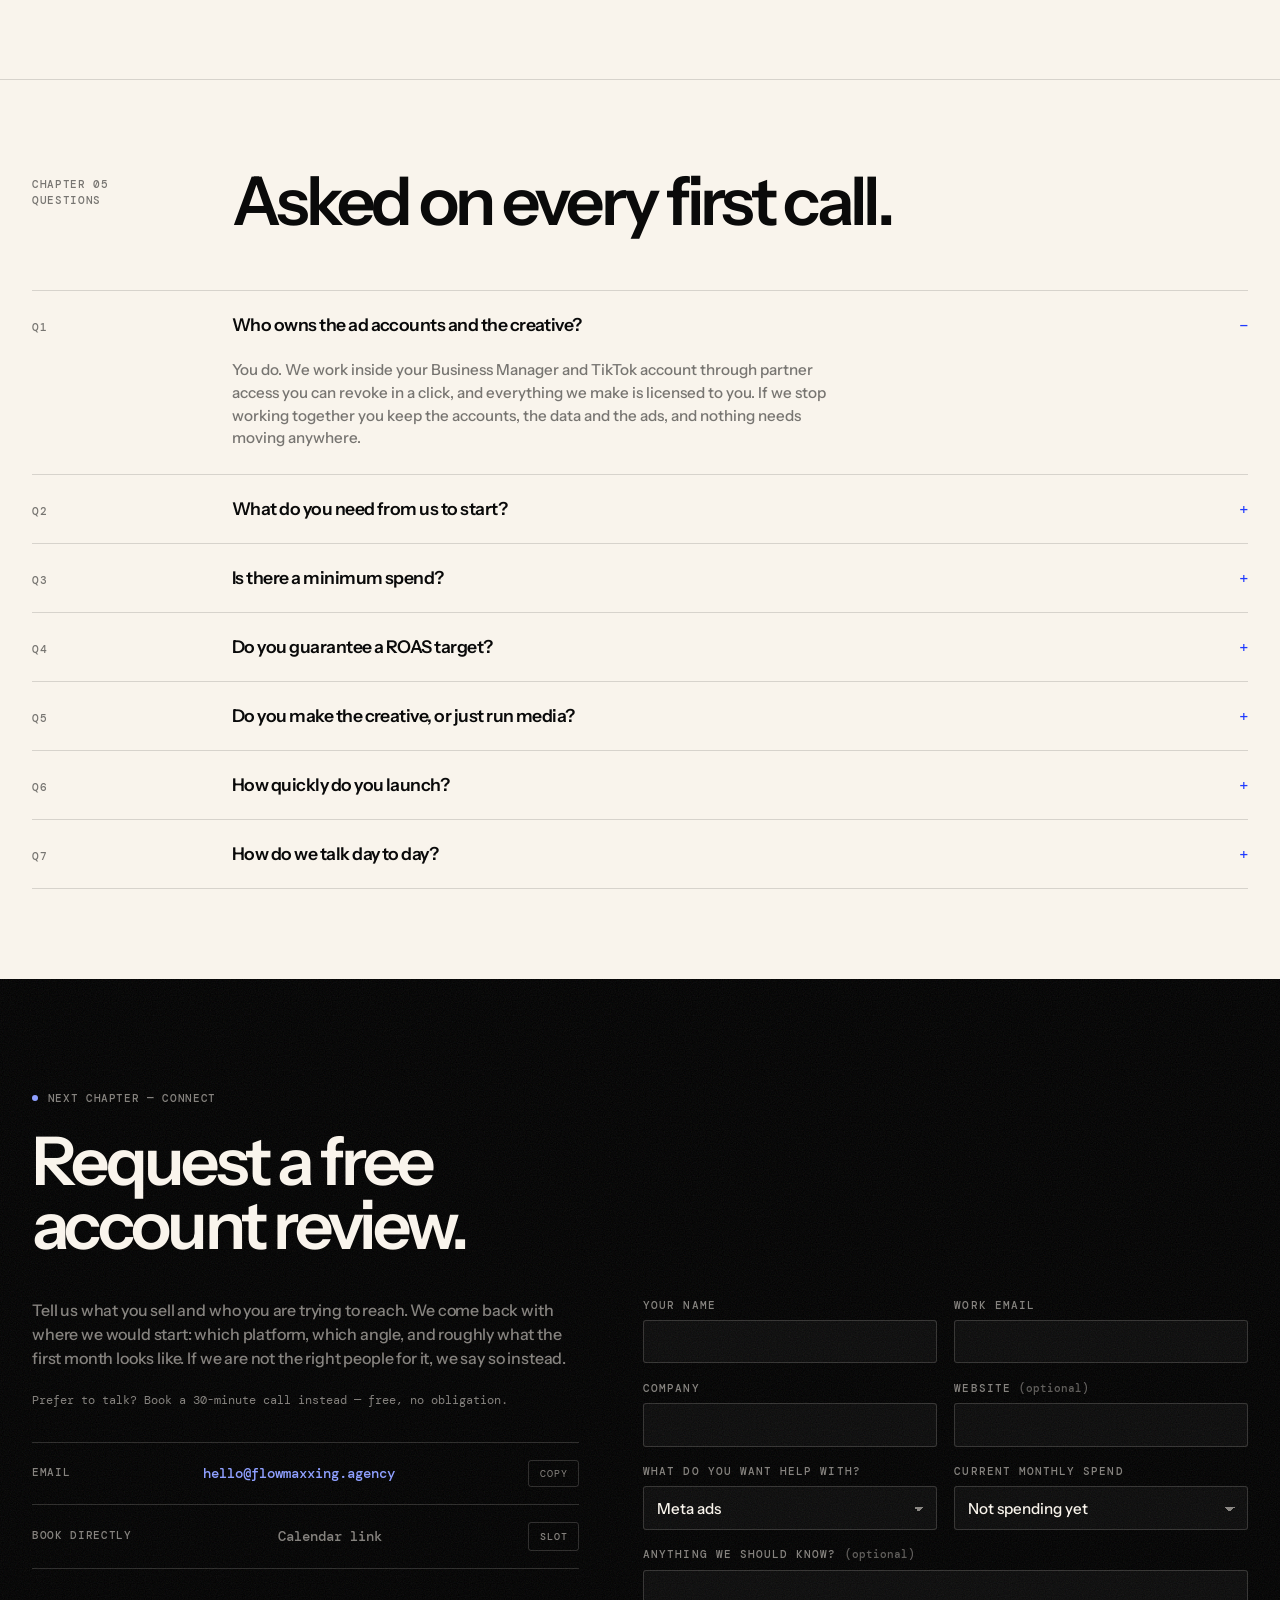
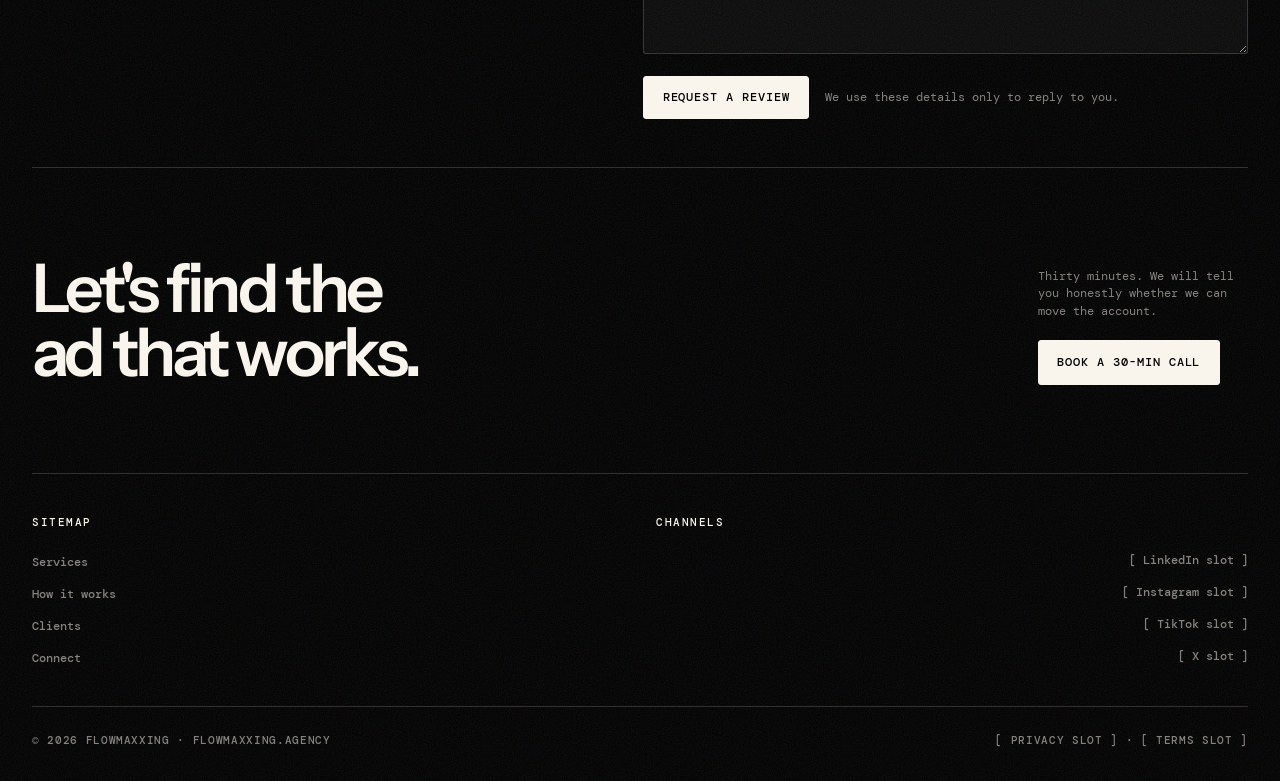
==== commit 15cce27a: "Add testimonial photos, move testimonials below services Wire photos into the six testimonial cards," ====
--- a/index.html
+++ b/index.html
@@ -102,11 +102,80 @@
     </div>
   </section>
 
+  <!-- 02 WHAT PEOPLE SAY -->
+  <section class="chapter" id="says">
+    <div class="wrap">
+      <div class="chapter-head">
+        <p class="micro chapter-no">Chapter 02<br>What people say</p>
+        <div>
+          <h2>In their words, not ours.</h2>
+        </div>
+      </div>
+
+      <div class="says">
+        <figure class="say">
+          <div class="say-photo t-sand" style="aspect-ratio:4/5">
+            <img src="media/priya-raman.png" alt="Priya Raman" style="object-position:60% 35%">
+          </div>
+          <blockquote>We had been running the same three ads since launch and could not work out why spend would not scale. First month they shipped eleven. Two of them still carry the account.</blockquote>
+          <figcaption><span class="say-name">Priya Raman</span><span class="micro">Founder, Kestrel Supply Co.</span></figcaption>
+        </figure>
+        <figure class="say big">
+          <blockquote>The audit was uncomfortable. Half our purchase events were firing twice and nobody had checked in two years.</blockquote>
+          <figcaption><span class="say-name">Tom Beckett</span><span class="micro">Head of Growth, Northbound Coffee</span></figcaption>
+        </figure>
+        <figure class="say">
+          <div class="say-photo t-ink" style="aspect-ratio:1/1">
+            <img src="media/dani-okonkwo.png" alt="Dani Okonkwo" style="object-position:50% 25%">
+          </div>
+          <blockquote>I expected a dashboard. What I got was a one-page email every Friday that I actually read.</blockquote>
+          <figcaption><span class="say-name">Dani Okonkwo</span><span class="micro">Founder, Halo &amp; Thistle</span></figcaption>
+        </figure>
+        <figure class="say">
+          <div class="say-photo t-blue" style="aspect-ratio:3/4">
+            <img src="media/marcus-liu.png" alt="Marcus Liu" style="object-position:50% 30%">
+          </div>
+          <blockquote>They told us to stop spending on TikTok after six weeks. No agency has ever talked us out of a budget before.</blockquote>
+          <figcaption><span class="say-name">Marcus Liu</span><span class="micro">Ecommerce Director, Ferndale Mattress</span></figcaption>
+        </figure>
+        <figure class="say">
+          <blockquote>Our creative used to take a month to approve. Now it is two days, because we stopped sending it round the whole team.</blockquote>
+          <figcaption><span class="say-name">Sofia Marchetti</span><span class="micro">Brand Lead, Ovia Swim</span></figcaption>
+        </figure>
+        <figure class="say">
+          <div class="say-photo t-ink" style="aspect-ratio:4/5">
+            <img src="media/rachel-adeyemi.png" alt="Rachel Adeyemi" style="object-position:50% 45%">
+          </div>
+          <blockquote>Cost per new customer is the only number we talk about now. It took a while to let go of ROAS.</blockquote>
+          <figcaption><span class="say-name">Rachel Adeyemi</span><span class="micro">CMO, Paloma Pet Co.</span></figcaption>
+        </figure>
+        <figure class="say big">
+          <blockquote>The hooks come straight out of our own reviews. Obvious in hindsight. Nobody else had done it.</blockquote>
+          <figcaption><span class="say-name">James Ferreira</span><span class="micro">Founder, Mirepoix</span></figcaption>
+        </figure>
+        <figure class="say">
+          <div class="say-photo t-sand" style="aspect-ratio:1/1">
+            <img src="media/alex-whitefield.png" alt="Alex Whitfield" style="object-position:50% 60%">
+          </div>
+          <blockquote>Nothing went live without me seeing it first. Sounds like a small thing. It is the reason I stopped worrying about the account.</blockquote>
+          <figcaption><span class="say-name">Alex Whitfield</span><span class="micro">Founder, Sunday Lab</span></figcaption>
+        </figure>
+        <figure class="say">
+          <div class="say-photo t-blue" style="aspect-ratio:3/4">
+            <img src="media/lena-hoffmann.png" alt="Lena Hoffmann" style="object-position:50% 70%">
+          </div>
+          <blockquote>Same person every week for fourteen months. I know how they think now, and they know the product.</blockquote>
+          <figcaption><span class="say-name">Lena Hoffmann</span><span class="micro">Growth Lead, Brightwell Home</span></figcaption>
+        </figure>
+      </div>
+    </div>
+  </section>
+
   <!-- FACTS -->
   <div class="wrap">
     <div class="facts">
       <div class="cell"><p class="v">4 wks</p><p class="k">Fixed-scope first sprint on one platform</p></div>
-      <div class="cell"><p class="v">1</p><p class="k">Named operator who plans and runs your account</p></div>
+      <div class="cell"><p class="v">1 team</p><p class="k">Named operator who plans and runs your account</p></div>
       <div class="cell"><p class="v">Weekly</p><p class="k">Fixed ship day and a written read</p></div>
       <div class="cell"><p class="v">Yours</p><p class="k">Ad accounts, data and creative, always</p></div>
     </div>
@@ -127,88 +196,6 @@
     </div>
   </section>
 
-  <!-- 02 WHAT PEOPLE SAY -->
-  <section class="chapter" id="says">
-    <div class="wrap">
-      <div class="chapter-head">
-        <p class="micro chapter-no">Chapter 02<br>What people say</p>
-        <div>
-          <h2>In their words, not ours.</h2>
-          <p class="lead">A board rather than a carousel, because nobody clicks through a carousel. Cards go up as clients agree to them, and the board is allowed to be short &mdash; three real quotes beat nine written in-house.</p>
-        </div>
-      </div>
-
-      <p class="sample-flag" role="note">
-        <strong>Sample content.</strong> The names, companies and quotes below are invented, written to show the layout filled. They are not clients and nobody said these words. Replace them with real, signed-off quotes or delete this chapter before the site goes live.
-      </p>
-
-      <!-- SAMPLE DATA. Publishing invented customer reviews as genuine is misleading
-           conduct in most markets and is trivially caught. Replace or delete. -->
-      <div class="says">
-        <figure class="say">
-          <div class="say-photo t-sand" style="aspect-ratio:4/5">
-            <span class="ps"><b>Photo slot</b>Priya Raman<br>4:5</span>
-          </div>
-          <blockquote>We had been running the same three ads since launch and could not work out why spend would not scale. First month they shipped eleven. Two of them still carry the account.</blockquote>
-          <figcaption><span class="say-name">Priya Raman</span><span class="micro">Founder, Kestrel Supply Co.</span></figcaption>
-        </figure>
-        <figure class="say big">
-          <blockquote>The audit was uncomfortable. Half our purchase events were firing twice and nobody had checked in two years.</blockquote>
-          <figcaption><span class="say-name">Tom Beckett</span><span class="micro">Head of Growth, Northbound Coffee</span></figcaption>
-        </figure>
-        <figure class="say">
-          <div class="say-photo t-ink" style="aspect-ratio:1/1">
-            <span class="ps"><b>Photo slot</b>Dani Okonkwo<br>1:1</span>
-          </div>
-          <blockquote>I expected a dashboard. What I got was a one-page email every Friday that I actually read.</blockquote>
-          <figcaption><span class="say-name">Dani Okonkwo</span><span class="micro">Founder, Halo &amp; Thistle</span></figcaption>
-        </figure>
-        <figure class="say">
-          <div class="say-photo t-blue" style="aspect-ratio:3/4">
-            <span class="ps"><b>Photo slot</b>Marcus Liu<br>3:4</span>
-          </div>
-          <blockquote>They told us to stop spending on TikTok after six weeks. No agency has ever talked us out of a budget before.</blockquote>
-          <figcaption><span class="say-name">Marcus Liu</span><span class="micro">Ecommerce Director, Ferndale Mattress</span></figcaption>
-        </figure>
-        <figure class="say">
-          <blockquote>Our creative used to take a month to approve. Now it is two days, because we stopped sending it round the whole team.</blockquote>
-          <figcaption><span class="say-name">Sofia Marchetti</span><span class="micro">Brand Lead, Ovia Swim</span></figcaption>
-        </figure>
-        <figure class="say">
-          <div class="say-photo t-ink" style="aspect-ratio:4/5">
-            <span class="ps"><b>Photo slot</b>Rachel Adeyemi<br>4:5</span>
-          </div>
-          <blockquote>Cost per new customer is the only number we talk about now. It took a while to let go of ROAS.</blockquote>
-          <figcaption><span class="say-name">Rachel Adeyemi</span><span class="micro">CMO, Paloma Pet Co.</span></figcaption>
-        </figure>
-        <figure class="say big">
-          <blockquote>The hooks come straight out of our own reviews. Obvious in hindsight. Nobody else had done it.</blockquote>
-          <figcaption><span class="say-name">James Ferreira</span><span class="micro">Founder, Mirepoix</span></figcaption>
-        </figure>
-        <figure class="say">
-          <div class="say-photo t-sand" style="aspect-ratio:1/1">
-            <span class="ps"><b>Photo slot</b>Alex Whitfield<br>1:1</span>
-          </div>
-          <blockquote>Nothing went live without me seeing it first. Sounds like a small thing. It is the reason I stopped worrying about the account.</blockquote>
-          <figcaption><span class="say-name">Alex Whitfield</span><span class="micro">Founder, Sunday Lab</span></figcaption>
-        </figure>
-        <figure class="say">
-          <div class="say-photo t-blue" style="aspect-ratio:3/4">
-            <span class="ps"><b>Photo slot</b>Lena Hoffmann<br>3:4</span>
-          </div>
-          <blockquote>Same person every week for fourteen months. I know how they think now, and they know the product.</blockquote>
-          <figcaption><span class="say-name">Lena Hoffmann</span><span class="micro">Growth Lead, Brightwell Home</span></figcaption>
-        </figure>
-      </div>
-
-      <div style="margin-top:1.6rem;max-width:68ch">
-        <div class="slot">
-          <b>Replacing these</b>
-          A real quote needs the person's written sign-off on the words, their name and their company. A photo needs a licence from whoever shot it and permission from whoever is in it. A face taken from Pinterest or a stock library, captioned with a name and a quote, is a fabricated endorsement &mdash; it breaches the photographer's copyright and a prospect who reverse-image-searches it finds the original in seconds. Keep the cards you can evidence, delete the rest.
-        </div>
-      </div>
-    </div>
-  </section>
 
   <!-- 03 HOW IT WORKS -->
   <section class="chapter" id="how">
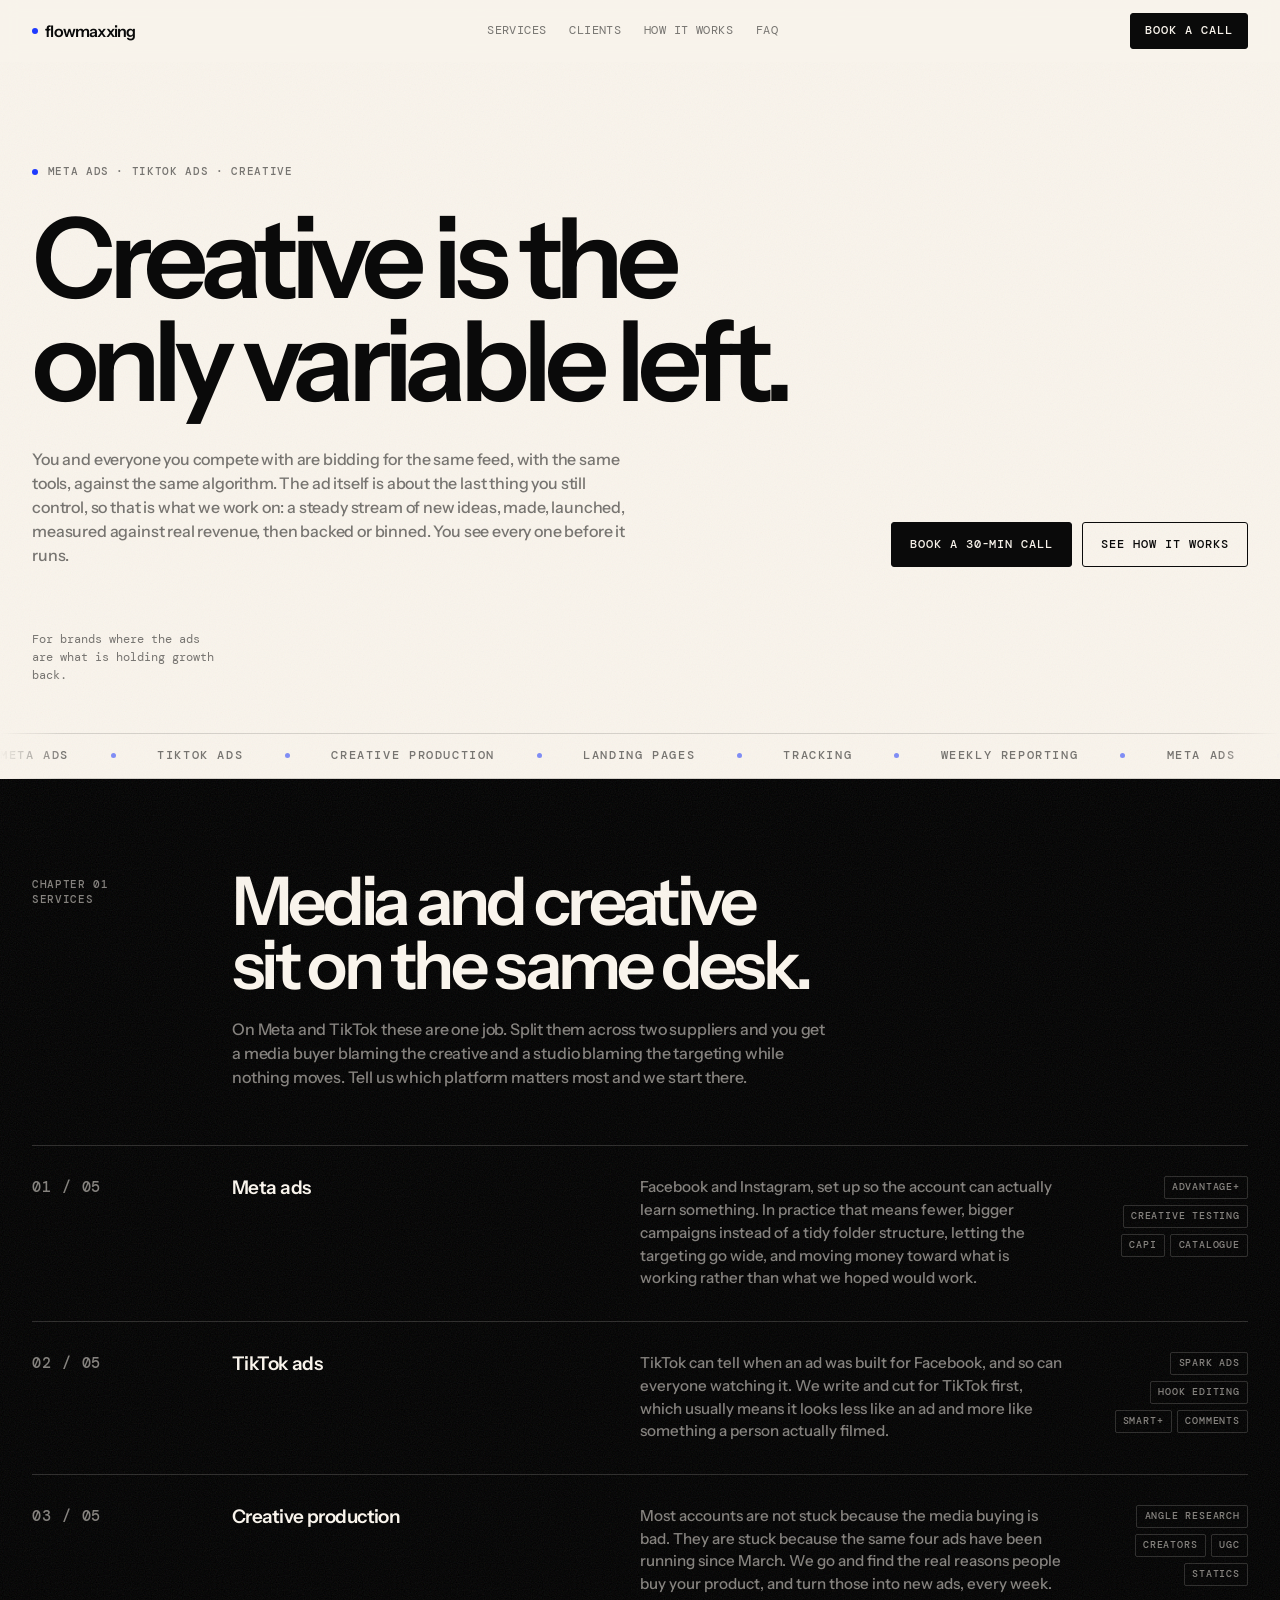
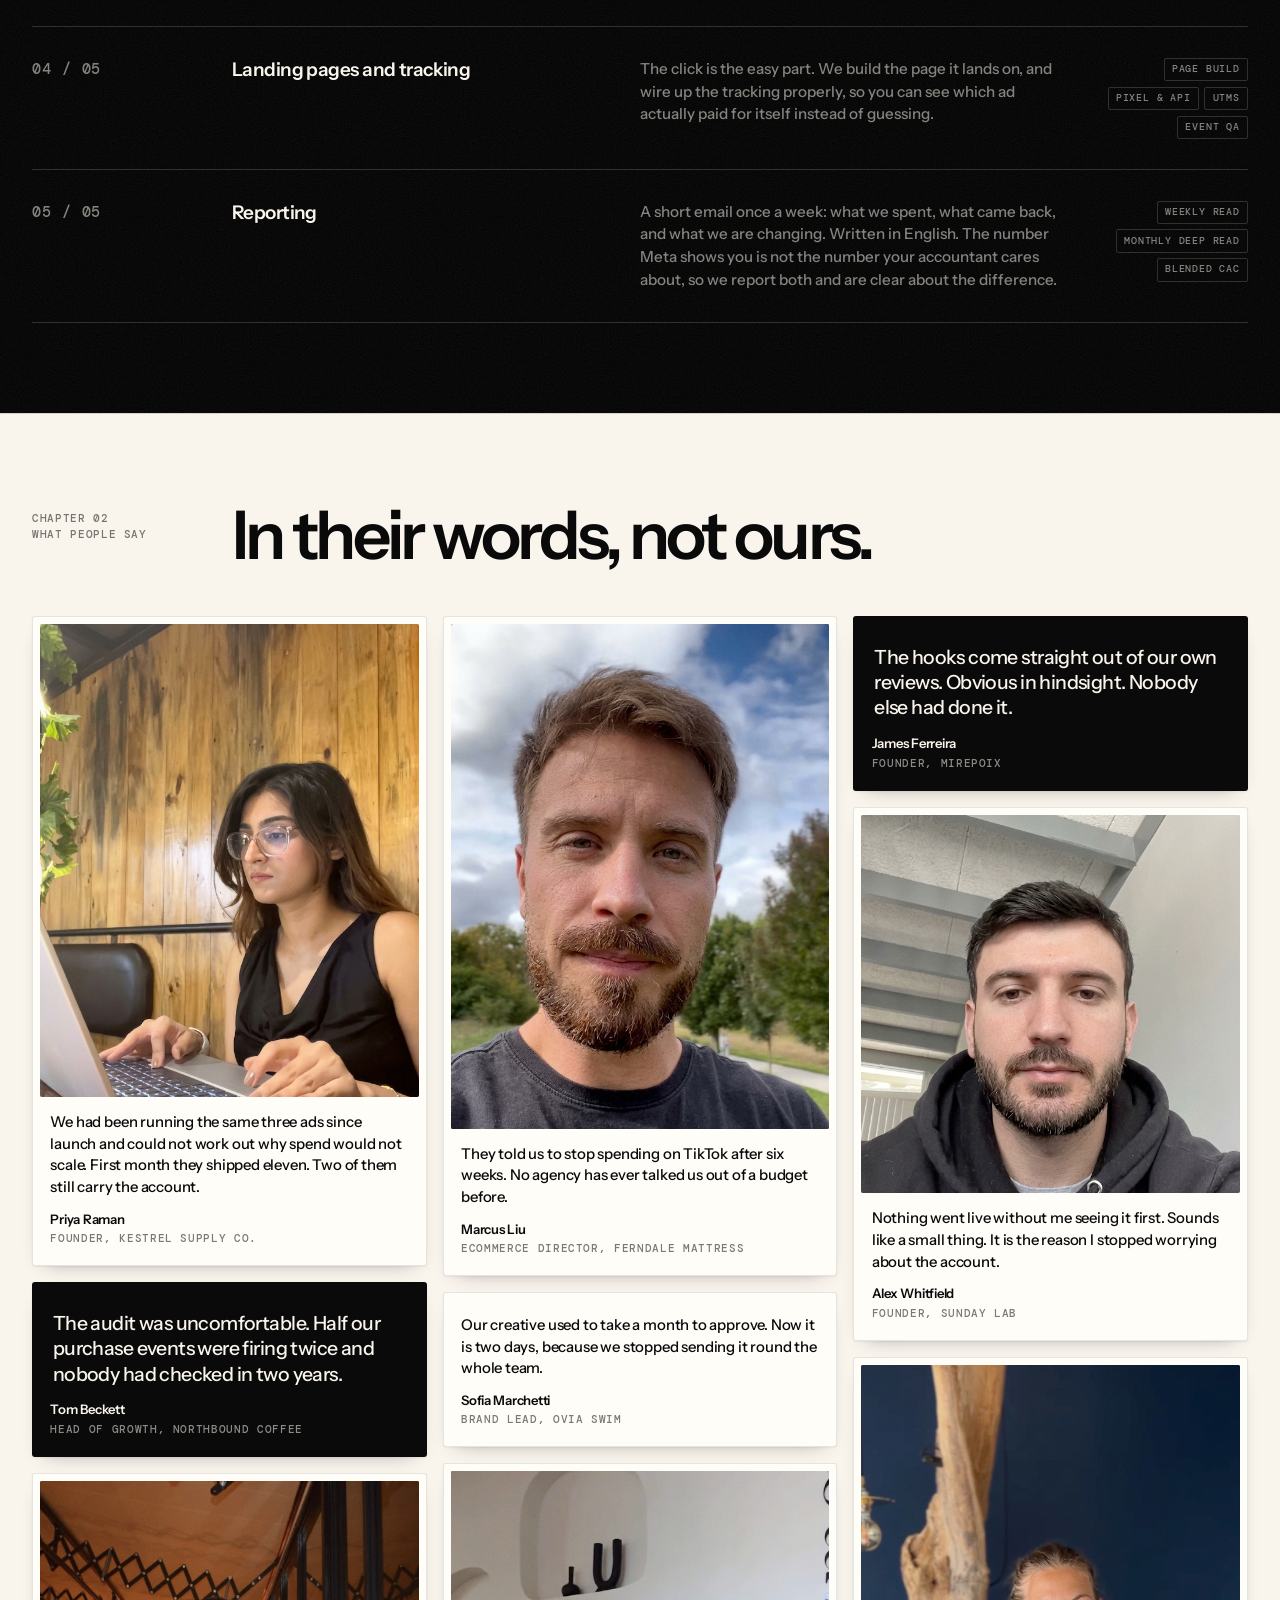
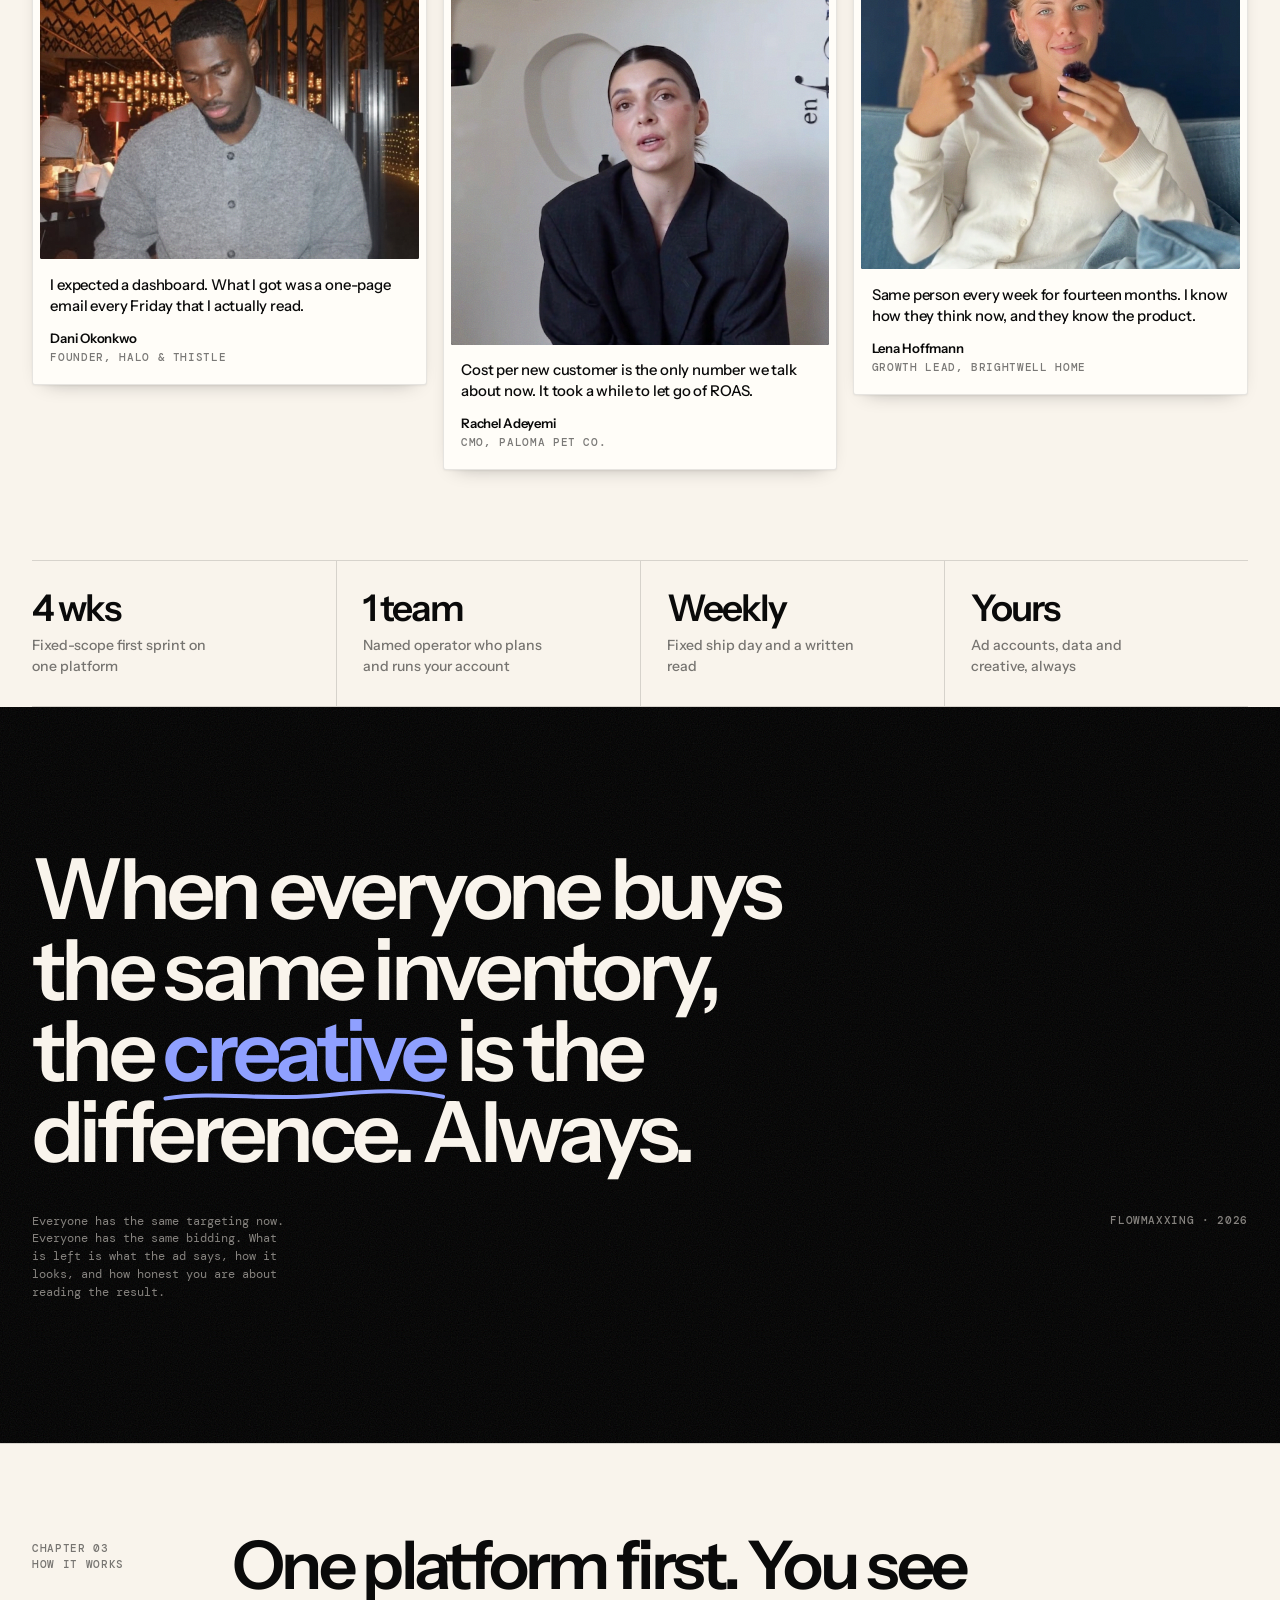
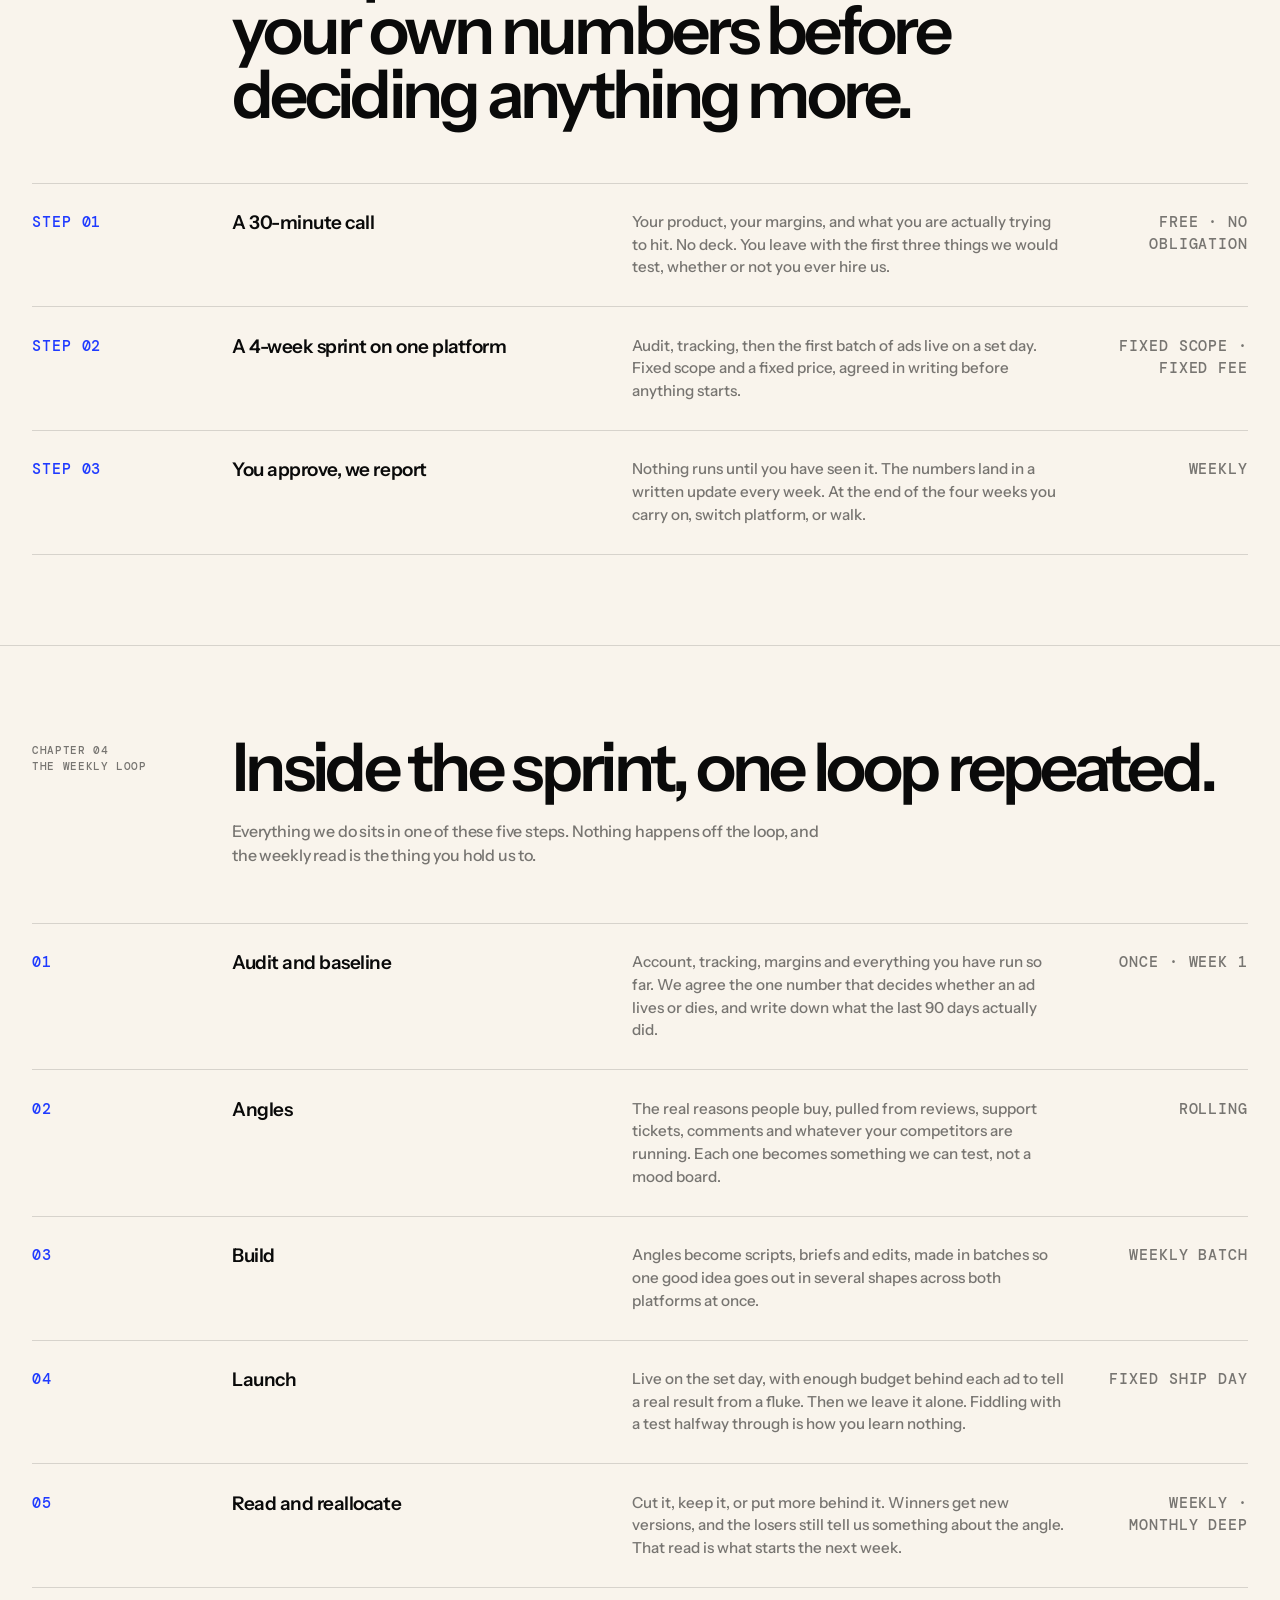
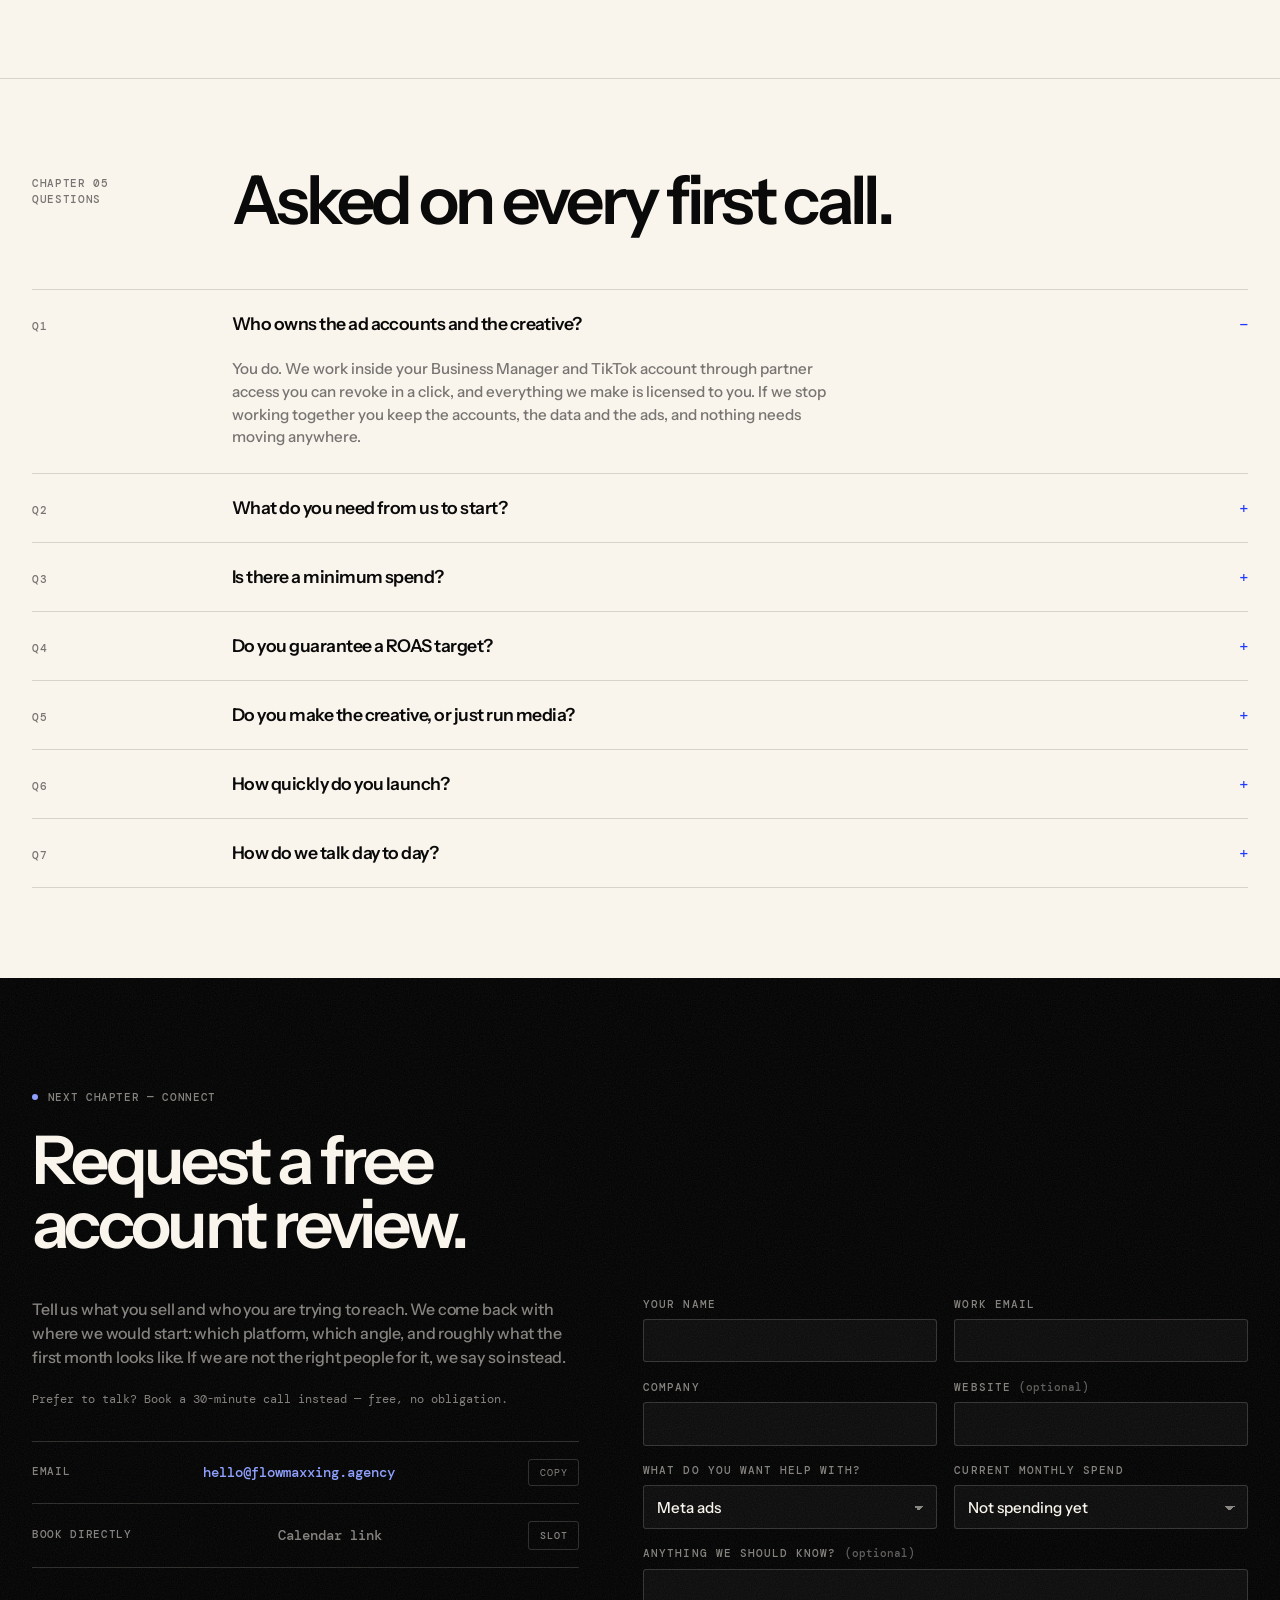
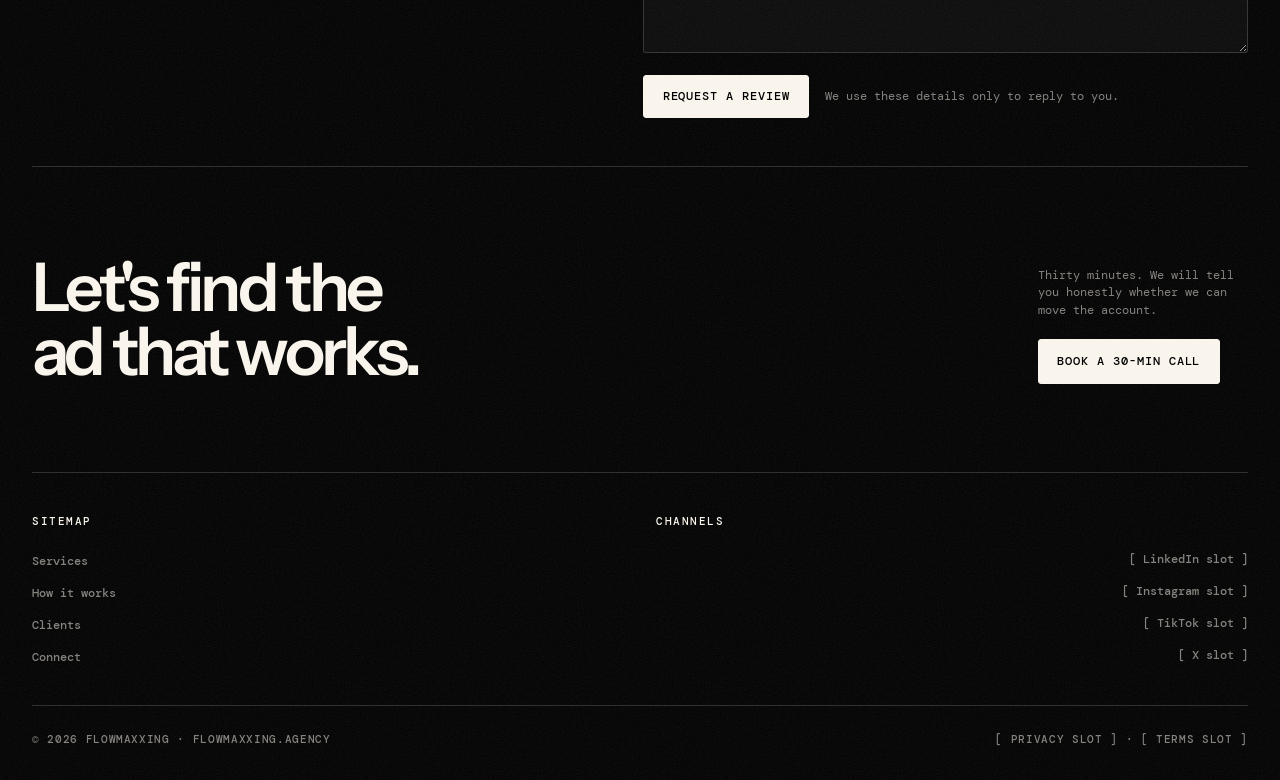
==== commit 4526ab98: "Make the services section dark to match the statement block" ====
--- a/index.html
+++ b/index.html
@@ -53,7 +53,7 @@
   </div>
 
   <!-- 01 SERVICES -->
-  <section class="chapter" id="services">
+  <section class="chapter night" id="services">
     <div class="wrap">
       <div class="chapter-head">
         <p class="micro chapter-no">Chapter 01<br>Services</p>
--- a/styles.css
+++ b/styles.css
@@ -121,6 +121,10 @@
 .service{display:grid;grid-template-columns:10rem 1fr 1.15fr 9rem;gap:2.5rem;align-items:start;padding:1.9rem 0;border-bottom:1px solid var(--rule)}
 .service h3{letter-spacing:-0.03em}
 .service p{color:var(--muted);font-size:.95rem}
+.night .services,.night .service{border-color:var(--night-rule)}
+.night .service p{color:var(--night-muted)}
+.night .tag{border-color:var(--night-rule);color:var(--night-muted)}
+#services.night{border-top:0}
 .tags{display:flex;flex-wrap:wrap;gap:.35rem;justify-content:flex-end}
 .tag{font-family:var(--f-mono);font-size:.62rem;text-transform:uppercase;letter-spacing:.08em;color:var(--muted);border:1px solid var(--rule);border-radius:2px;padding:.2rem .45rem;white-space:nowrap}
 @media (max-width:980px){
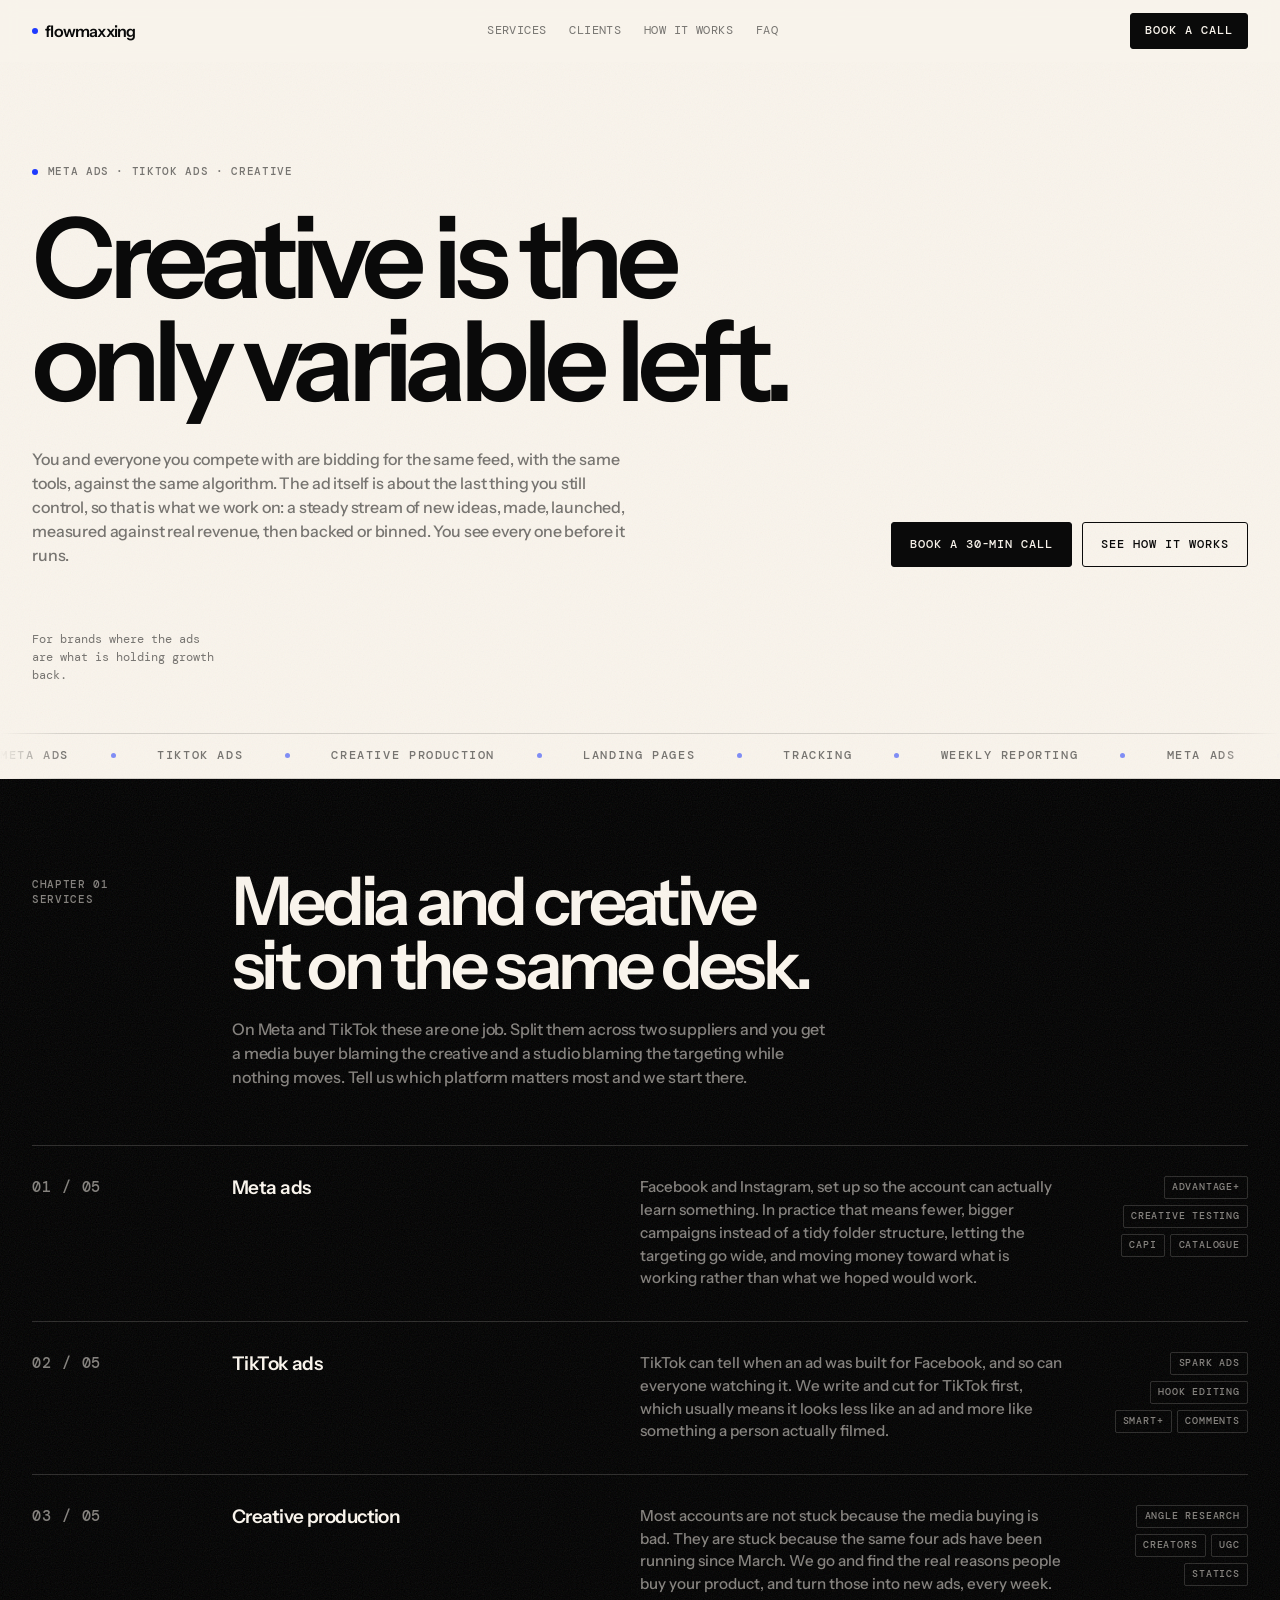
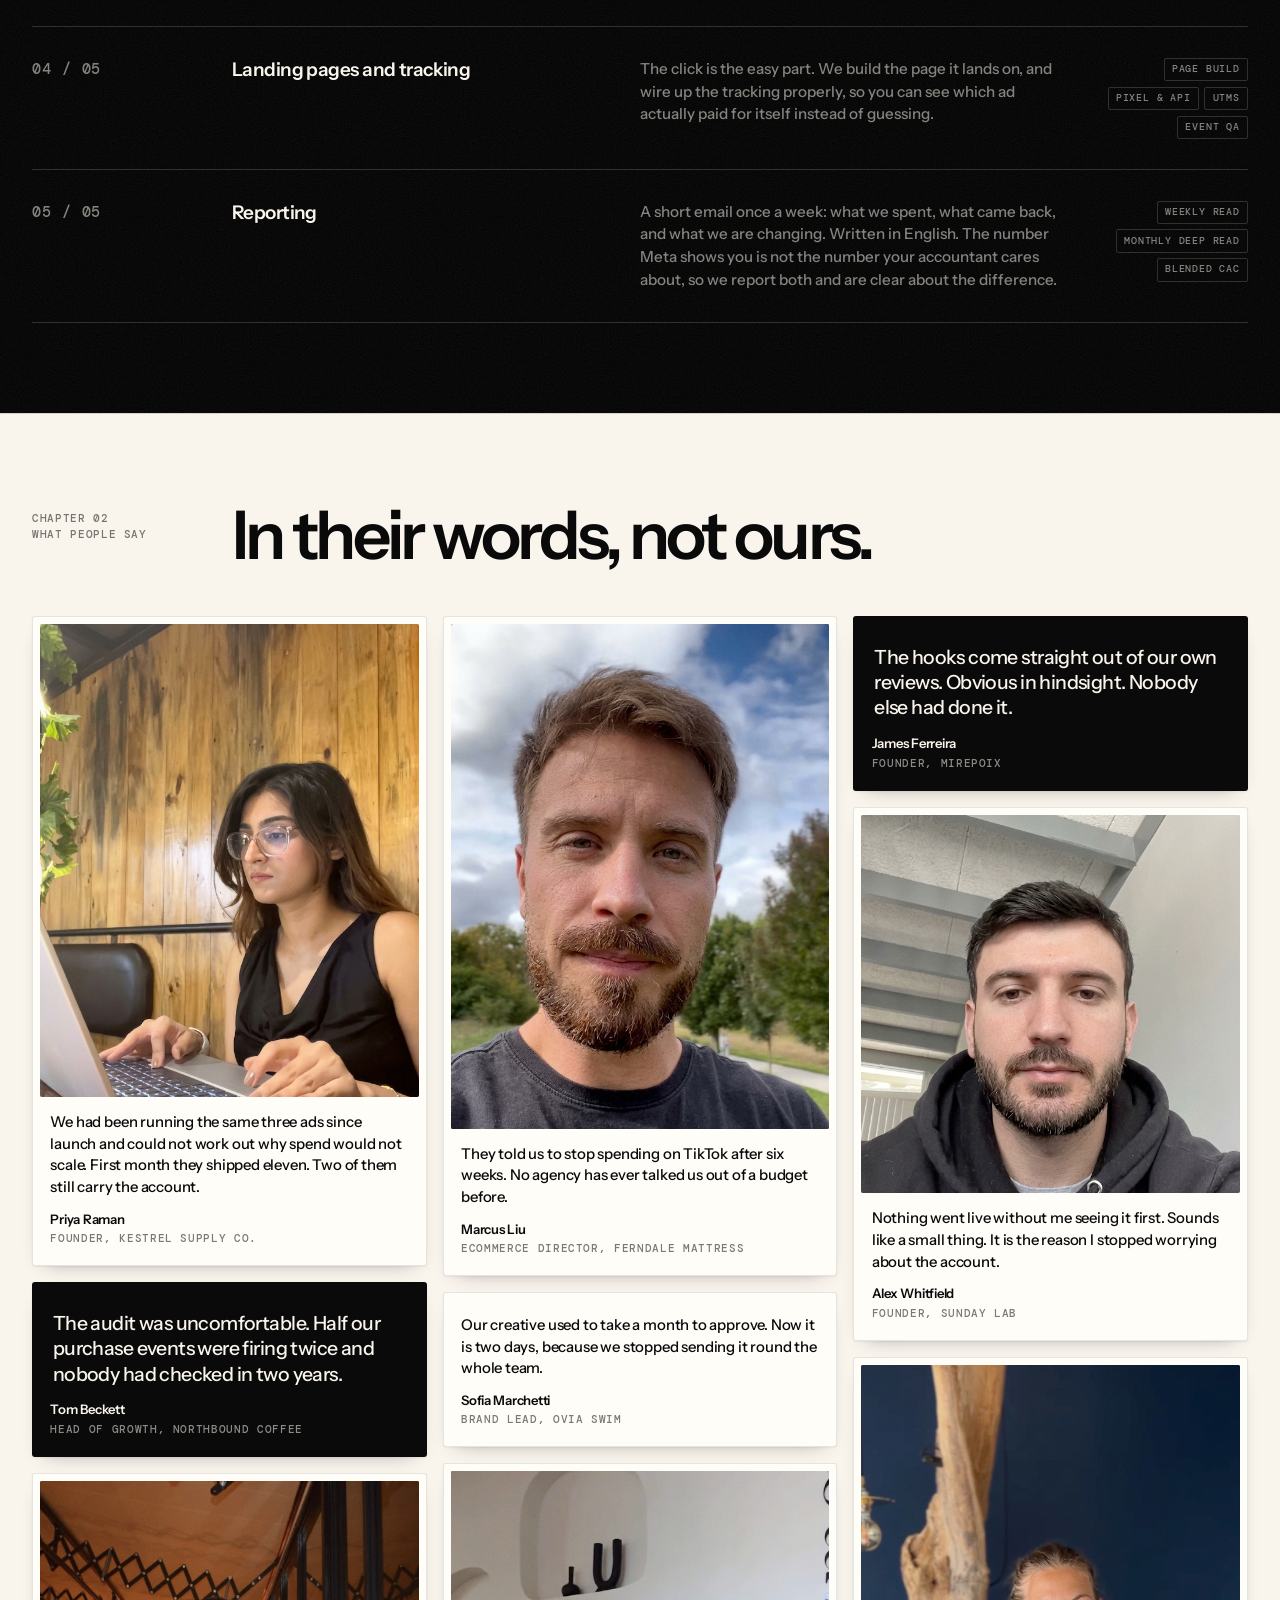
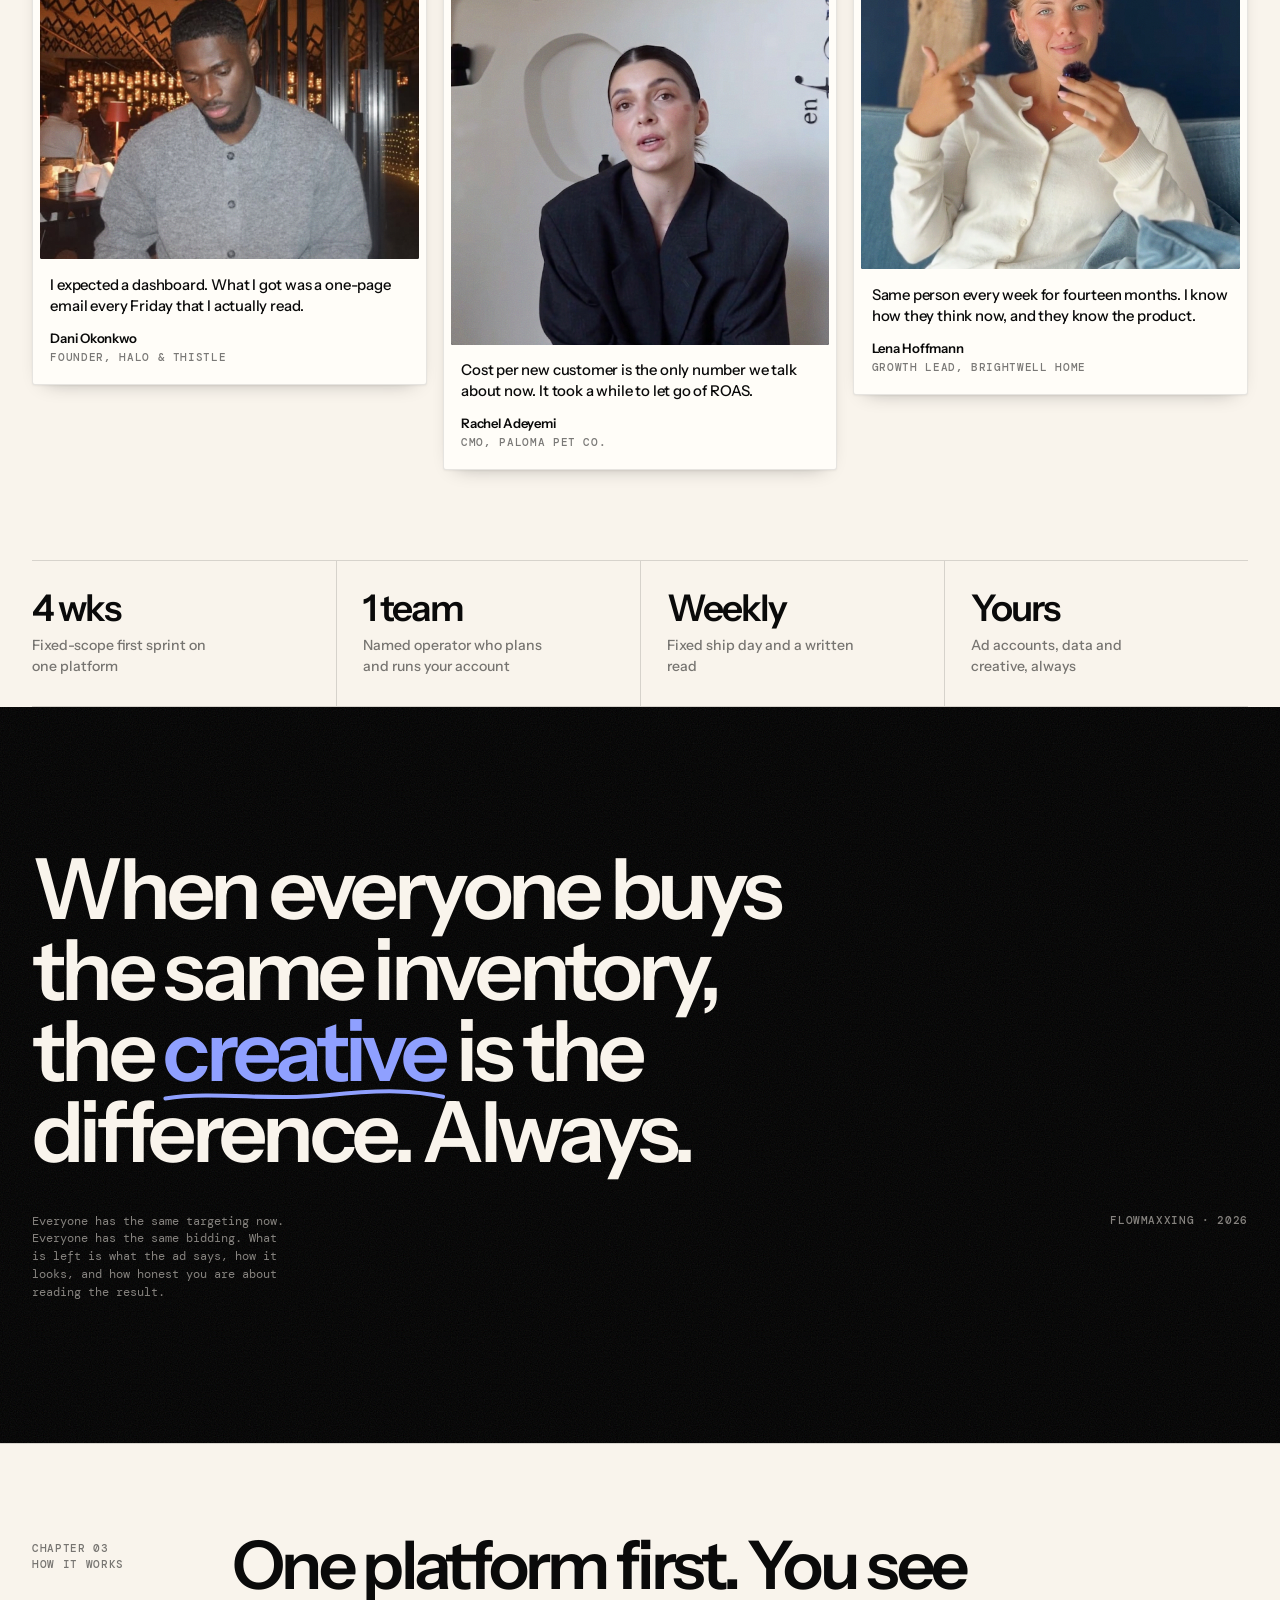
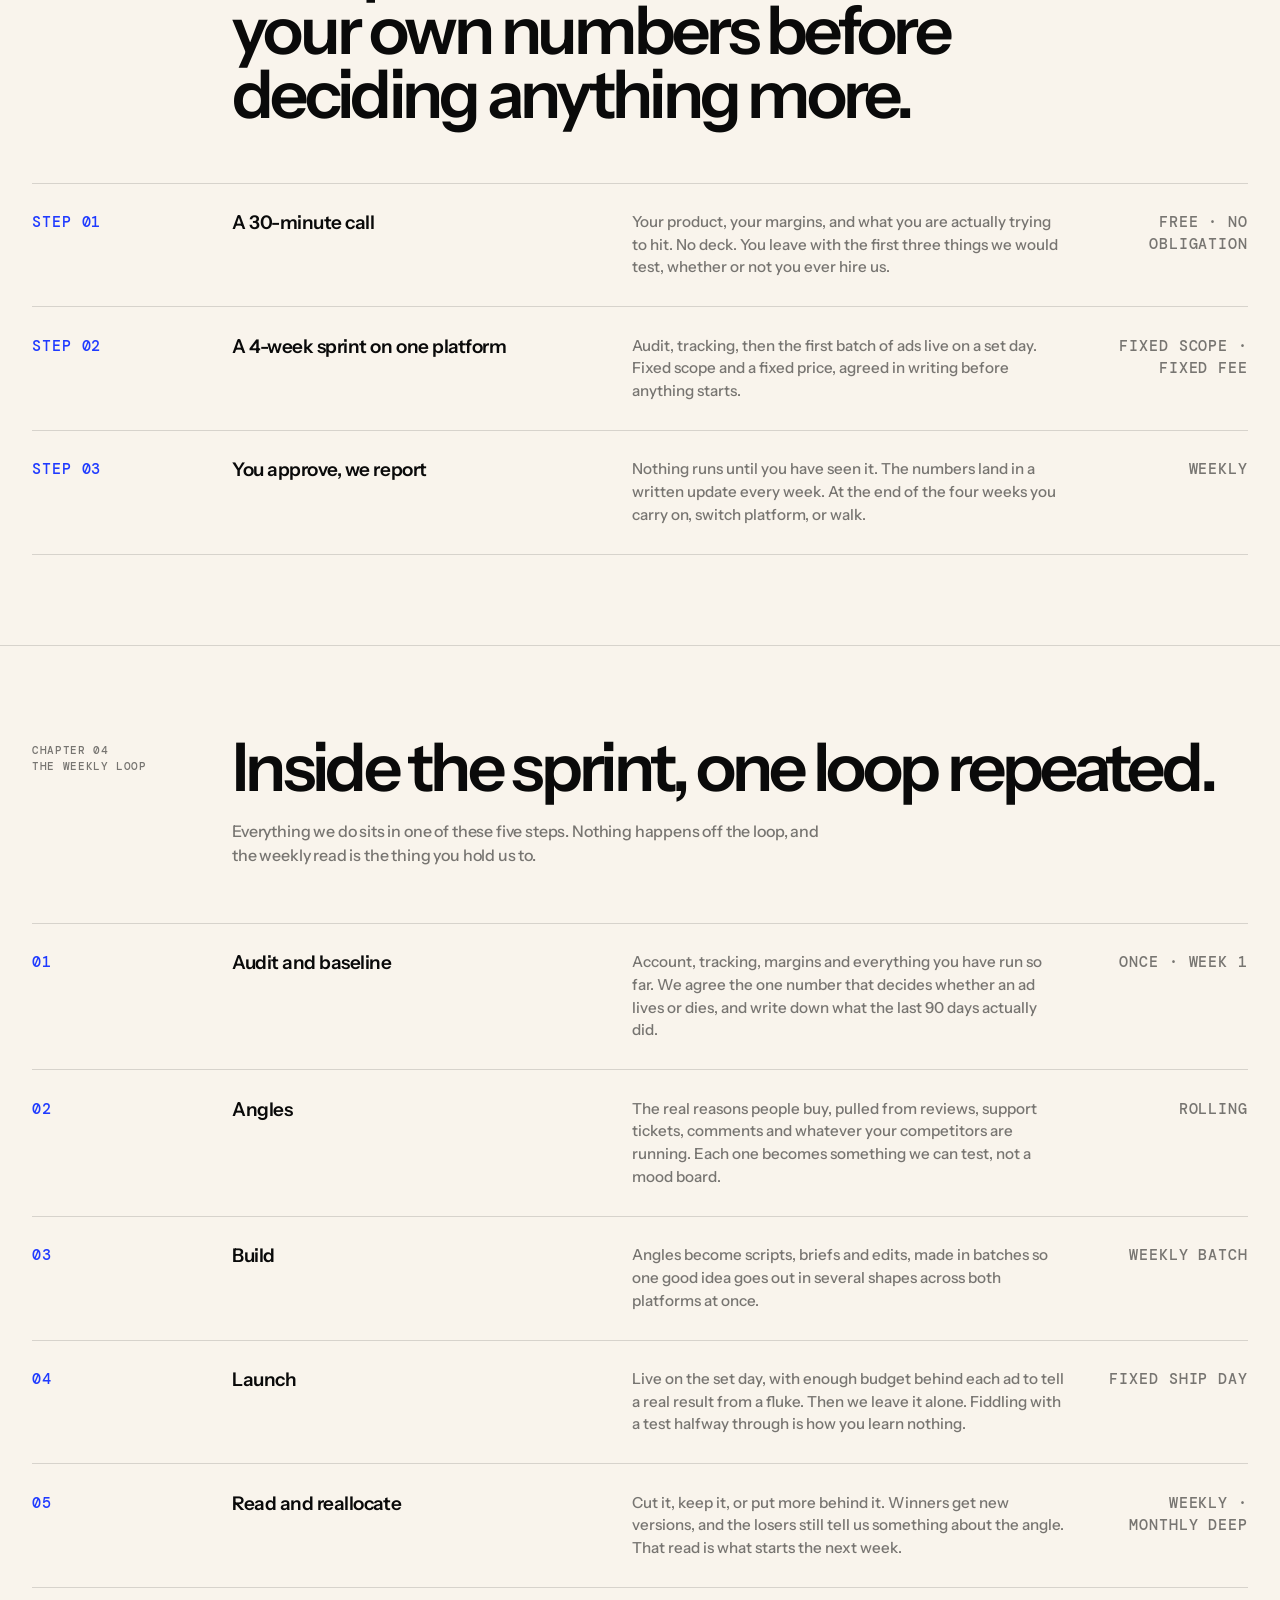
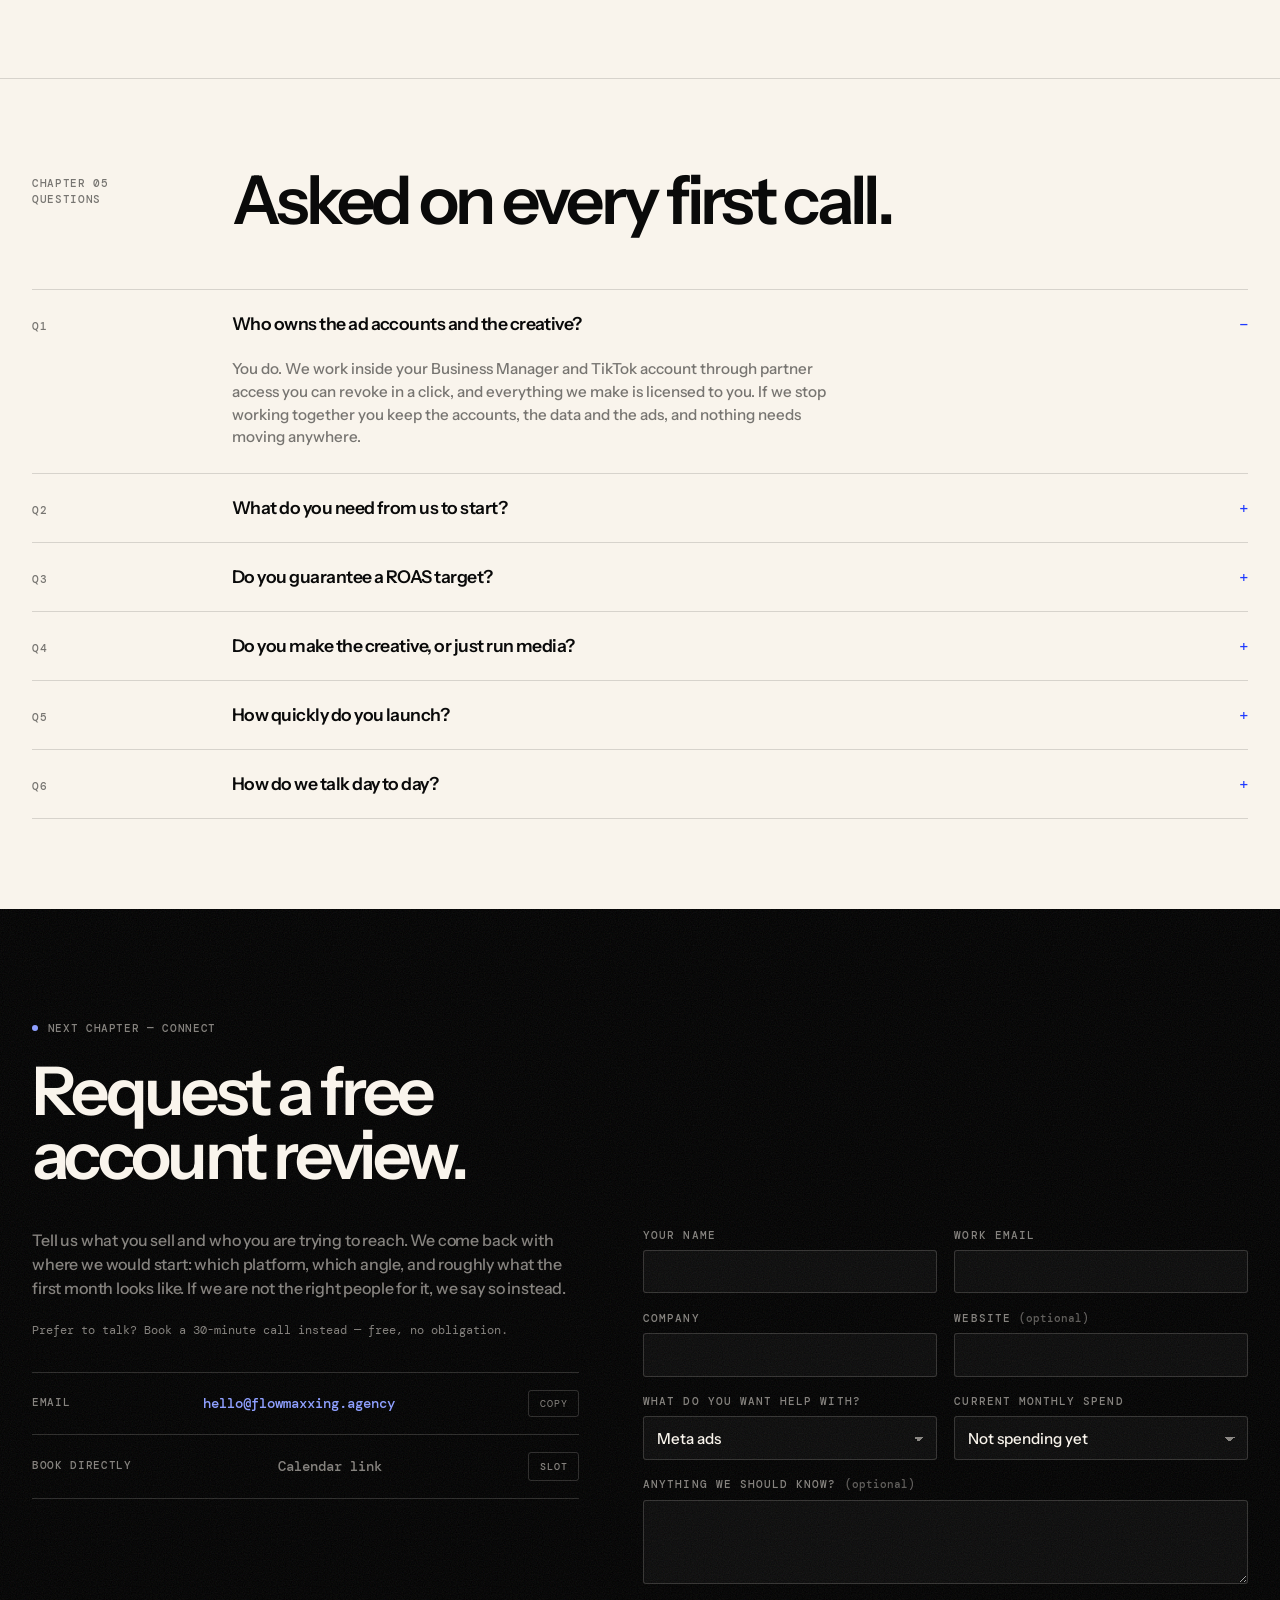
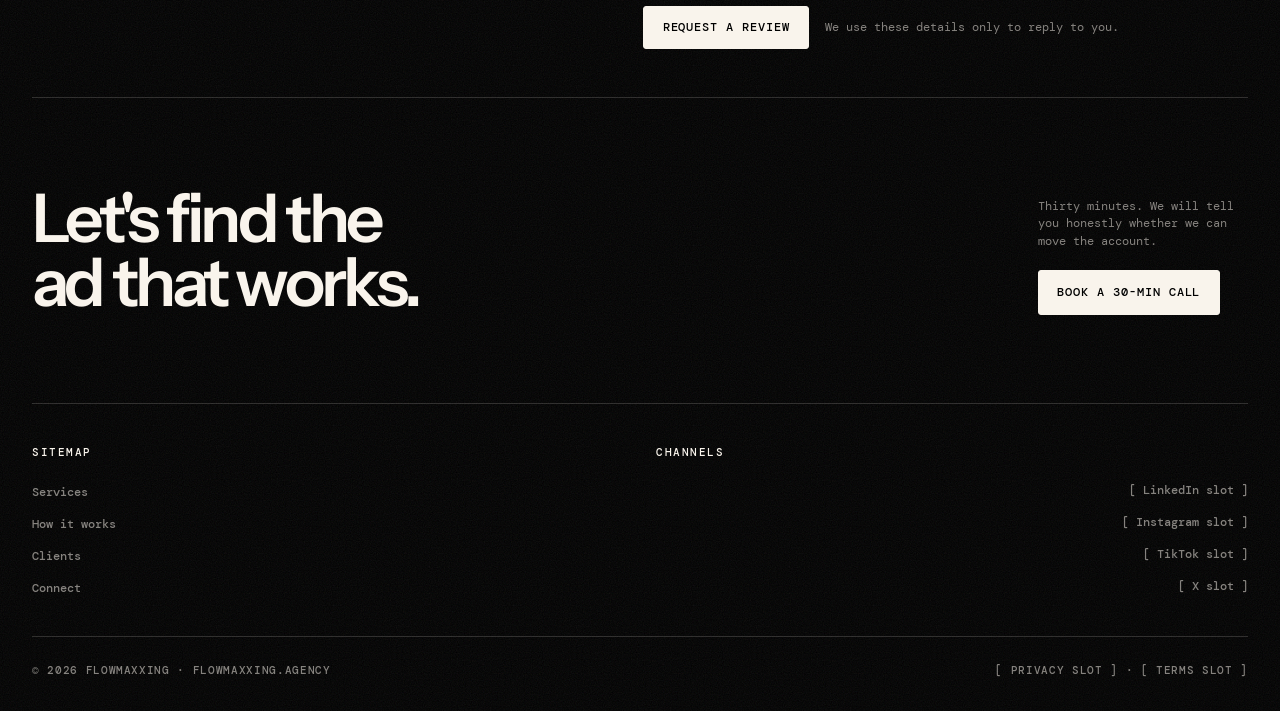
==== commit 29c09471: "Add intro video, drop FAQ minimum spend and onboarding placeholder 30s motion-graphics intro with ge" ====
--- a/index.html
+++ b/index.html
@@ -286,29 +286,20 @@
           <div class="answer"><p>Access to the ad accounts, your analytics and your store back end, an honest number for your margins, and one person who can approve creative. Week one is the audit, so the first thing you get back is a written read on where you are rather than a pile of new ads.</p></div>
         </details>
         <details>
-          <summary><span class="micro qn">Q3</span><span>Is there a minimum spend?</span><span class="mark">+</span></summary>
+          <summary><span class="micro qn">Q3</span><span>Do you guarantee a ROAS target?</span><span class="mark">+</span></summary>
+          <div class="answer"><p>No, and we would be wary of anyone who does. What we will commit to is the number that decides whether an ad lives, how much new creative goes out each week, a set launch day, and numbers you can check yourself.</p></div>
+        </details>
+        <details>
+          <summary><span class="micro qn">Q4</span><span>Do you make the creative, or just run media?</span><span class="mark">+</span></summary>
+          <div class="answer"><p>Either. Managed growth means we run the media and brief whoever makes your ads. Creative engine means we make them too. Most accounts that have stalled are short of ads, not short of media management.</p></div>
+        </details>
+        <details>
+          <summary><span class="micro qn">Q5</span><span>How quickly do you launch?</span><span class="mark">+</span></summary>
           <div class="answer">
-            <p>Yes. Below a certain monthly spend there simply is not enough data per test to learn anything, and you would be paying us to guess.</p>
-            <div class="slot"><b>Fill in</b>Your minimum monthly ad spend, and the minimum per-platform budget you require.</div>
-          </div>
+            <p>Audit first, then the first batch goes live on the next launch day, once we have confirmed the tracking is telling the truth. Going live before that is how an account spends three weeks learning nothing.</p>          </div>
         </details>
         <details>
-          <summary><span class="micro qn">Q4</span><span>Do you guarantee a ROAS target?</span><span class="mark">+</span></summary>
-          <div class="answer"><p>No, and we would be wary of anyone who does. What we will commit to is the number that decides whether an ad lives, how much new creative goes out each week, a set launch day, and numbers you can check yourself.</p></div>
-        </details>
-        <details>
-          <summary><span class="micro qn">Q5</span><span>Do you make the creative, or just run media?</span><span class="mark">+</span></summary>
-          <div class="answer"><p>Either. Managed growth means we run the media and brief whoever makes your ads. Creative engine means we make them too. Most accounts that have stalled are short of ads, not short of media management.</p></div>
-        </details>
-        <details>
-          <summary><span class="micro qn">Q6</span><span>How quickly do you launch?</span><span class="mark">+</span></summary>
-          <div class="answer">
-            <p>Audit first, then the first batch goes live on the next launch day, once we have confirmed the tracking is telling the truth. Going live before that is how an account spends three weeks learning nothing.</p>
-            <div class="slot"><b>Fill in</b>Your real onboarding timeline in weeks, from signed to first batch live.</div>
-          </div>
-        </details>
-        <details>
-          <summary><span class="micro qn">Q7</span><span>How do we talk day to day?</span><span class="mark">+</span></summary>
+          <summary><span class="micro qn">Q6</span><span>How do we talk day to day?</span><span class="mark">+</span></summary>
           <div class="answer"><p>A shared channel during the week, a written update every week, and a longer call once a month. No standing meeting that exists purely to be a meeting.</p></div>
         </details>
       </div>
